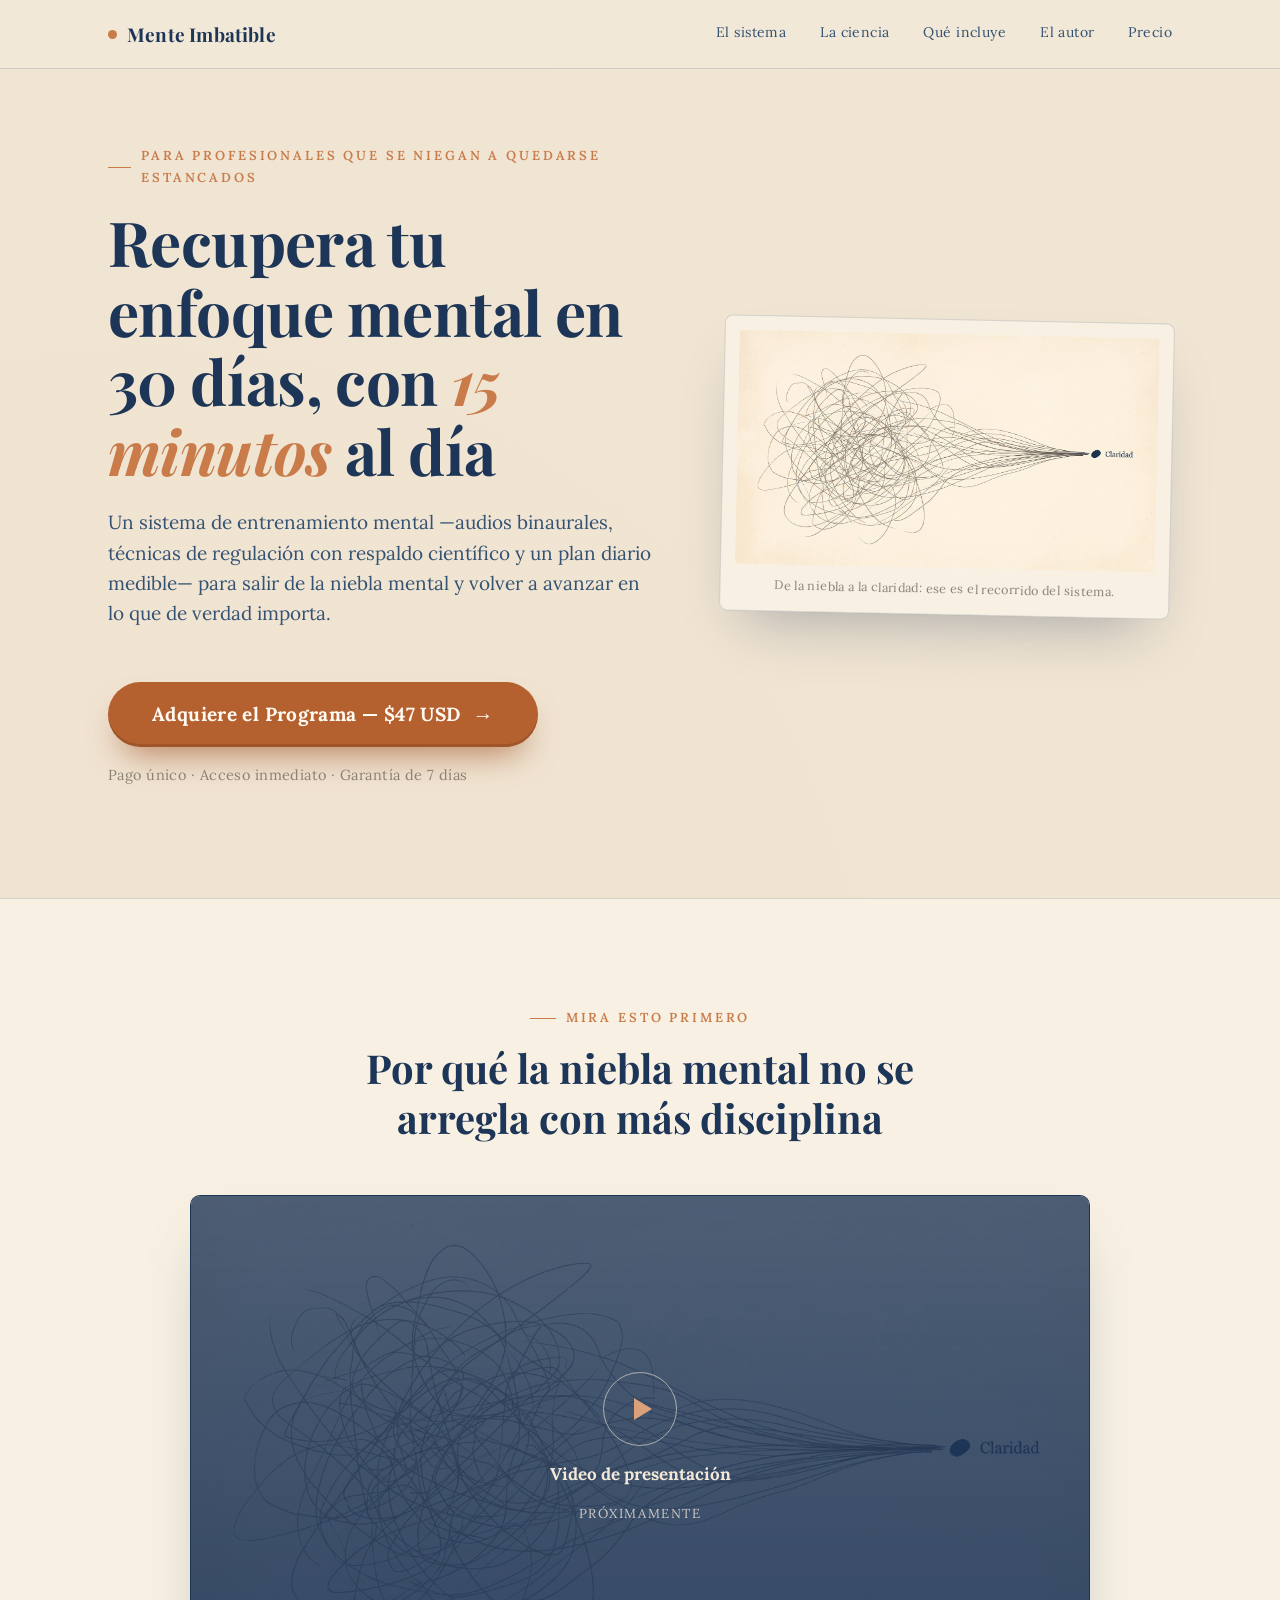
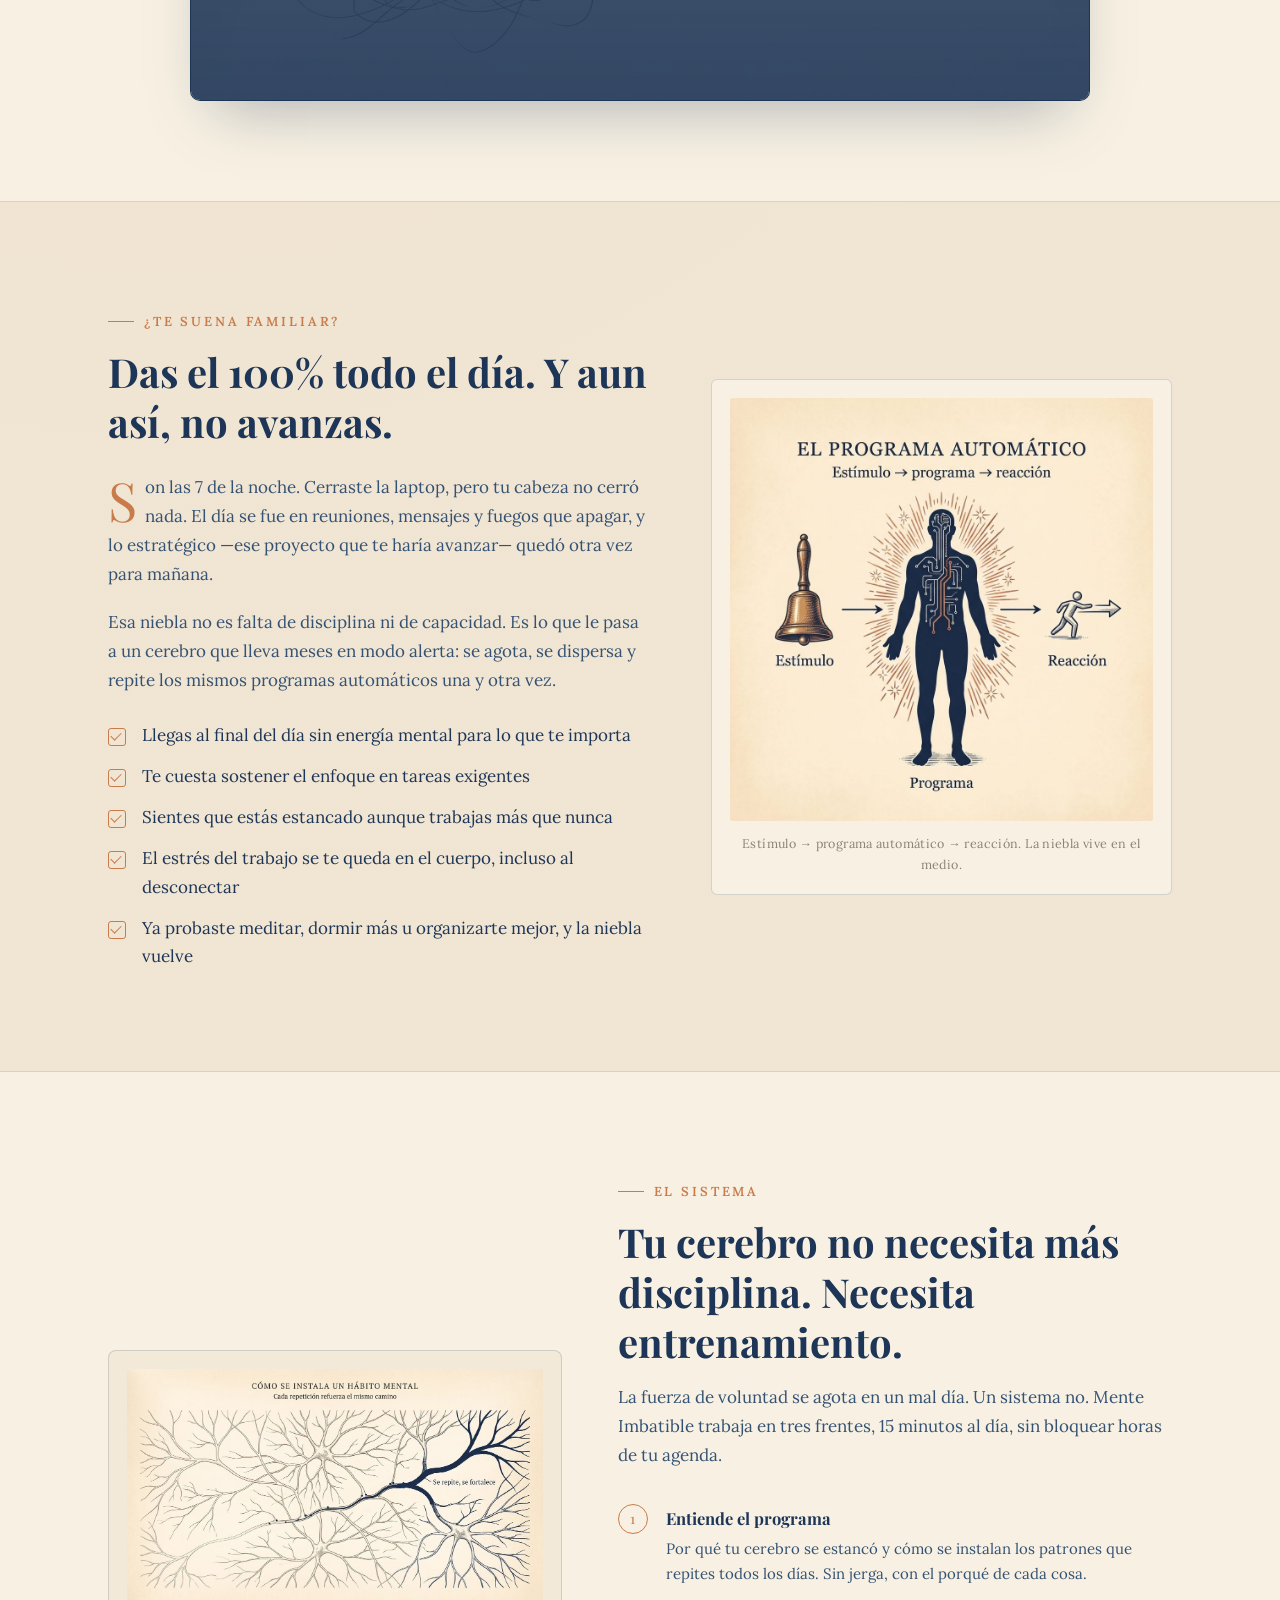
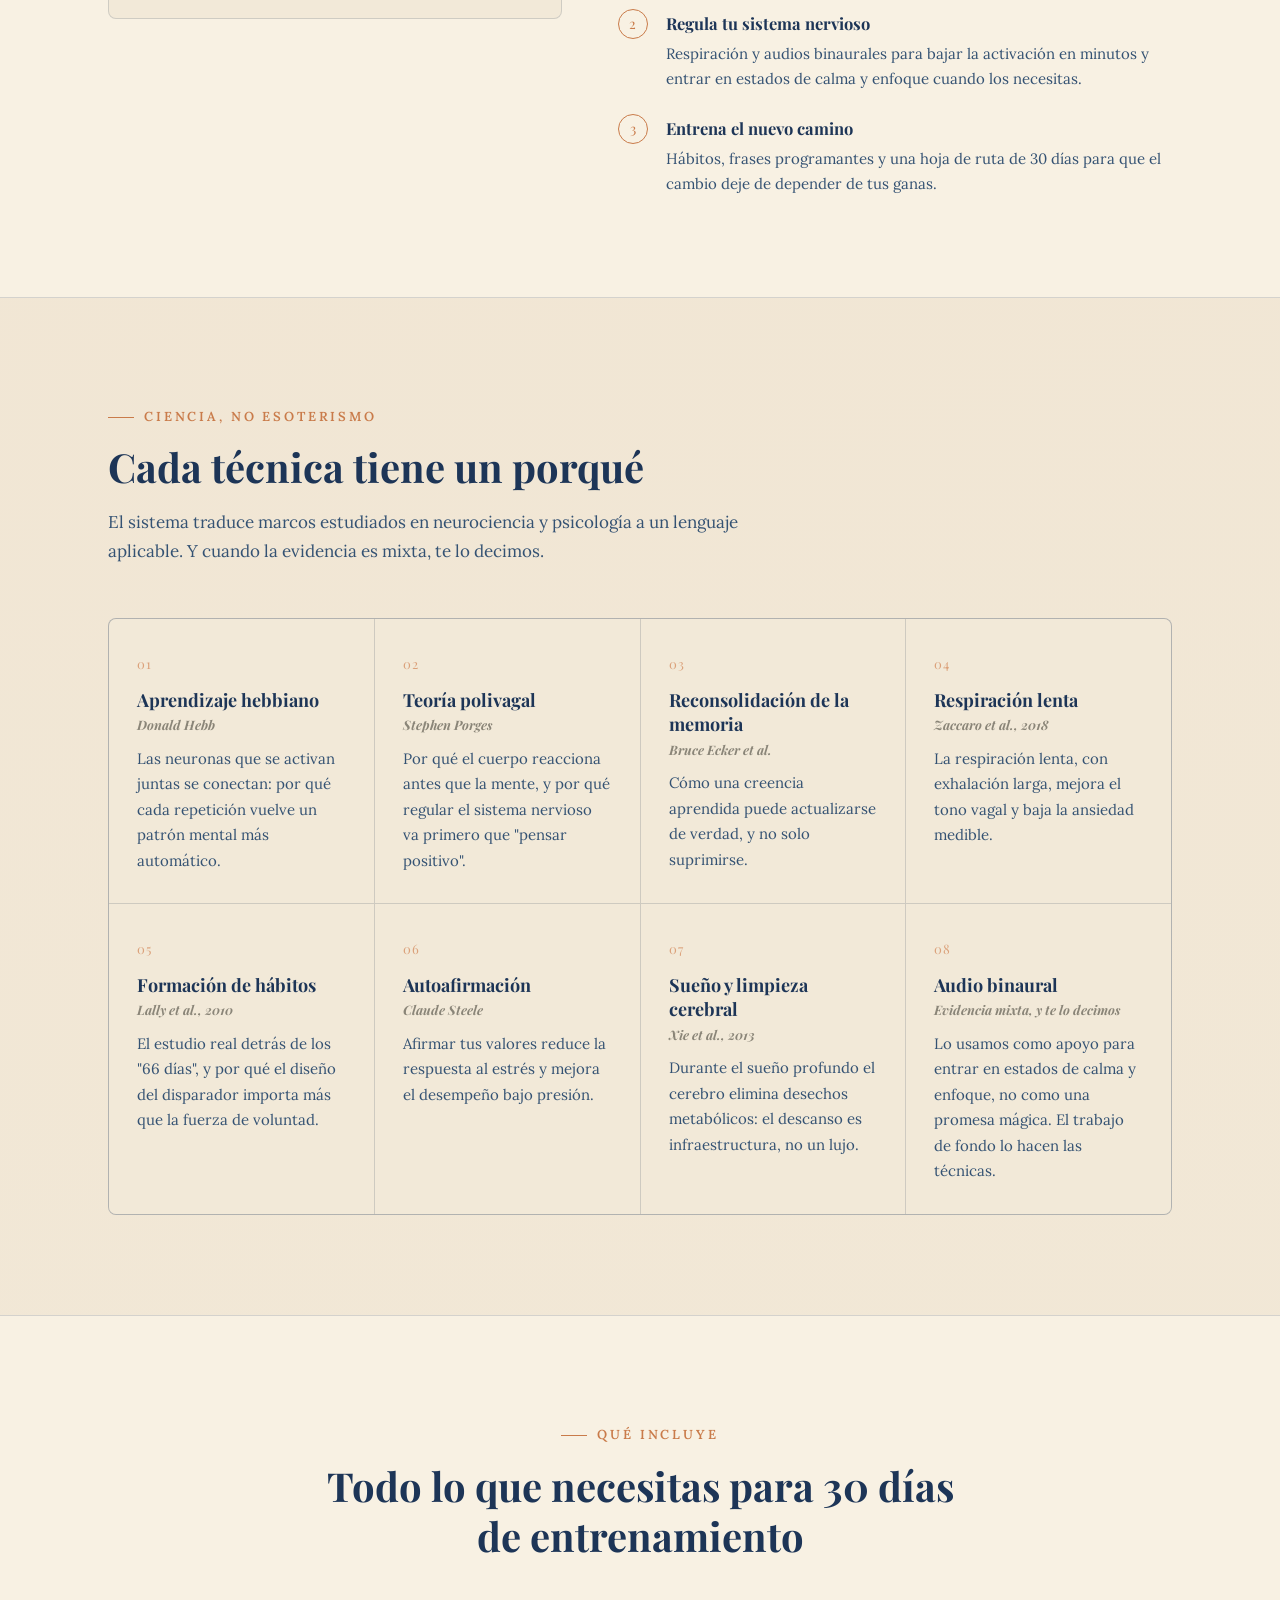
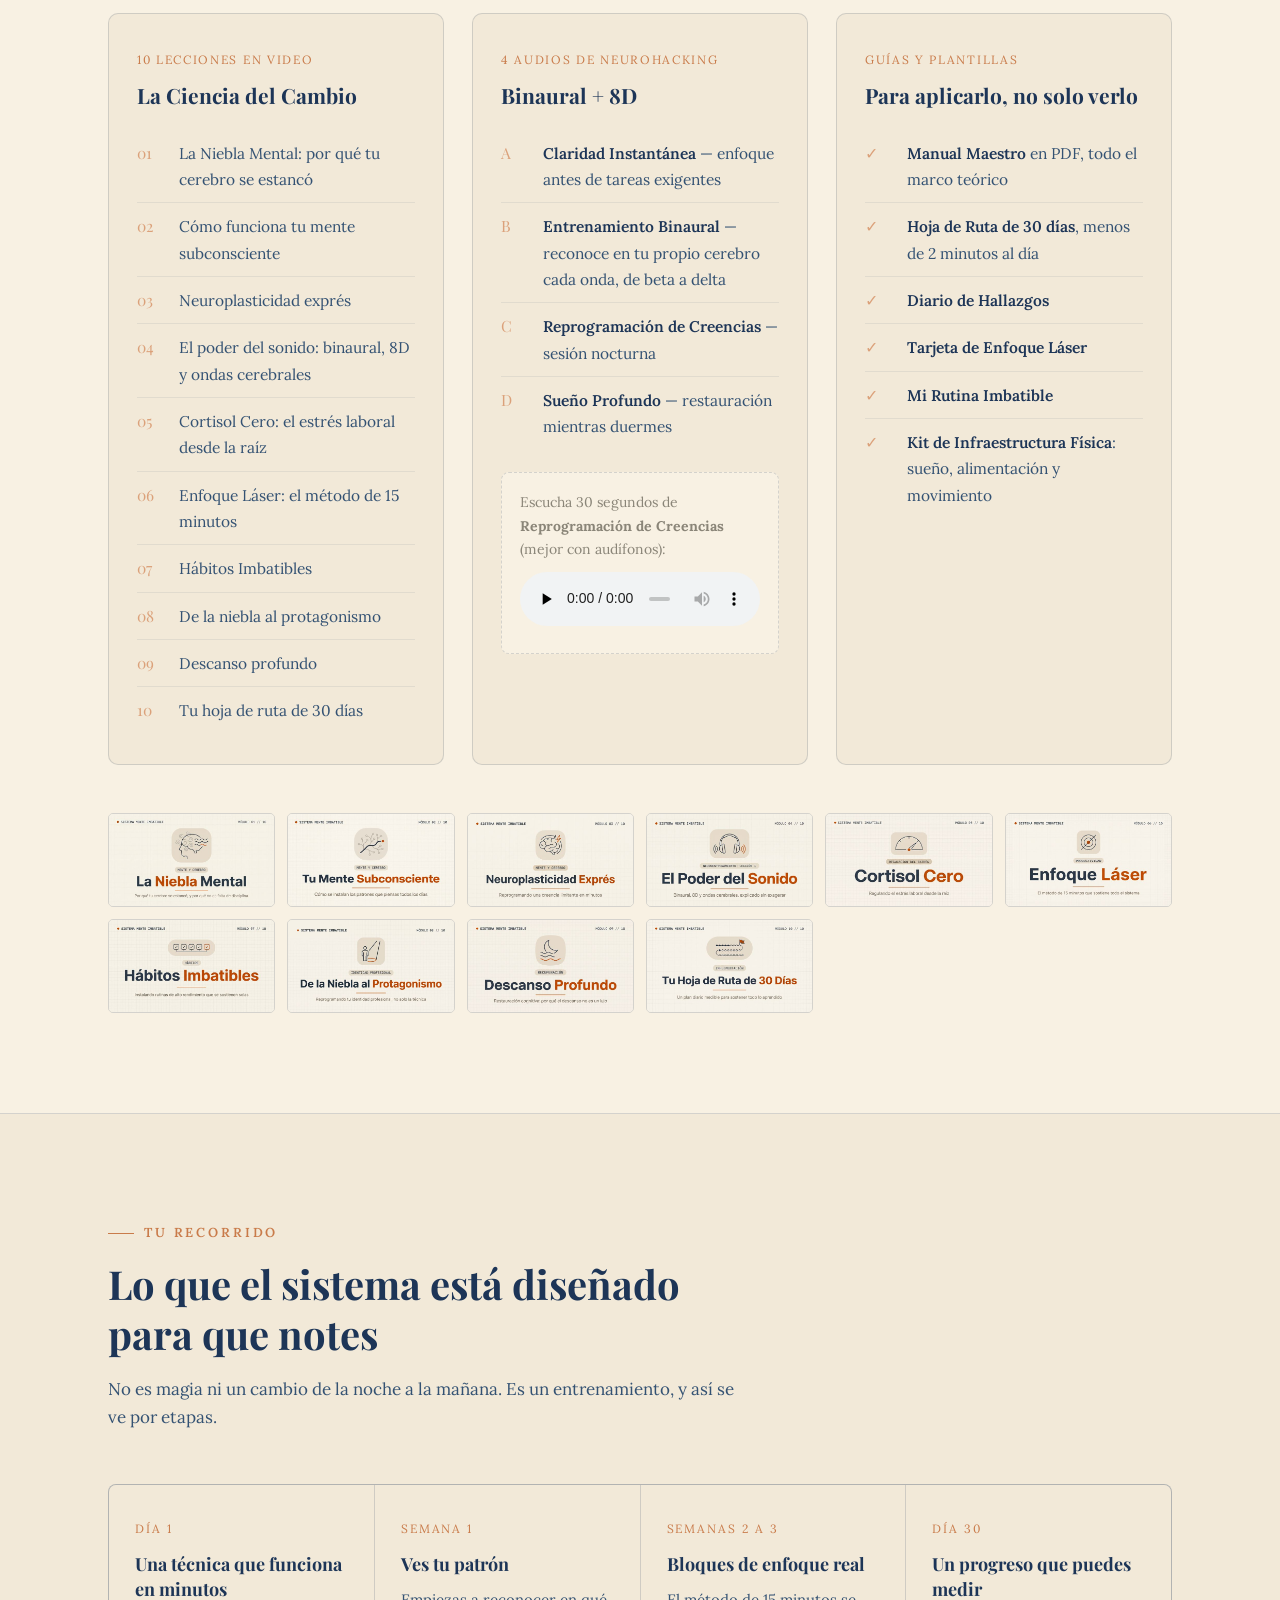
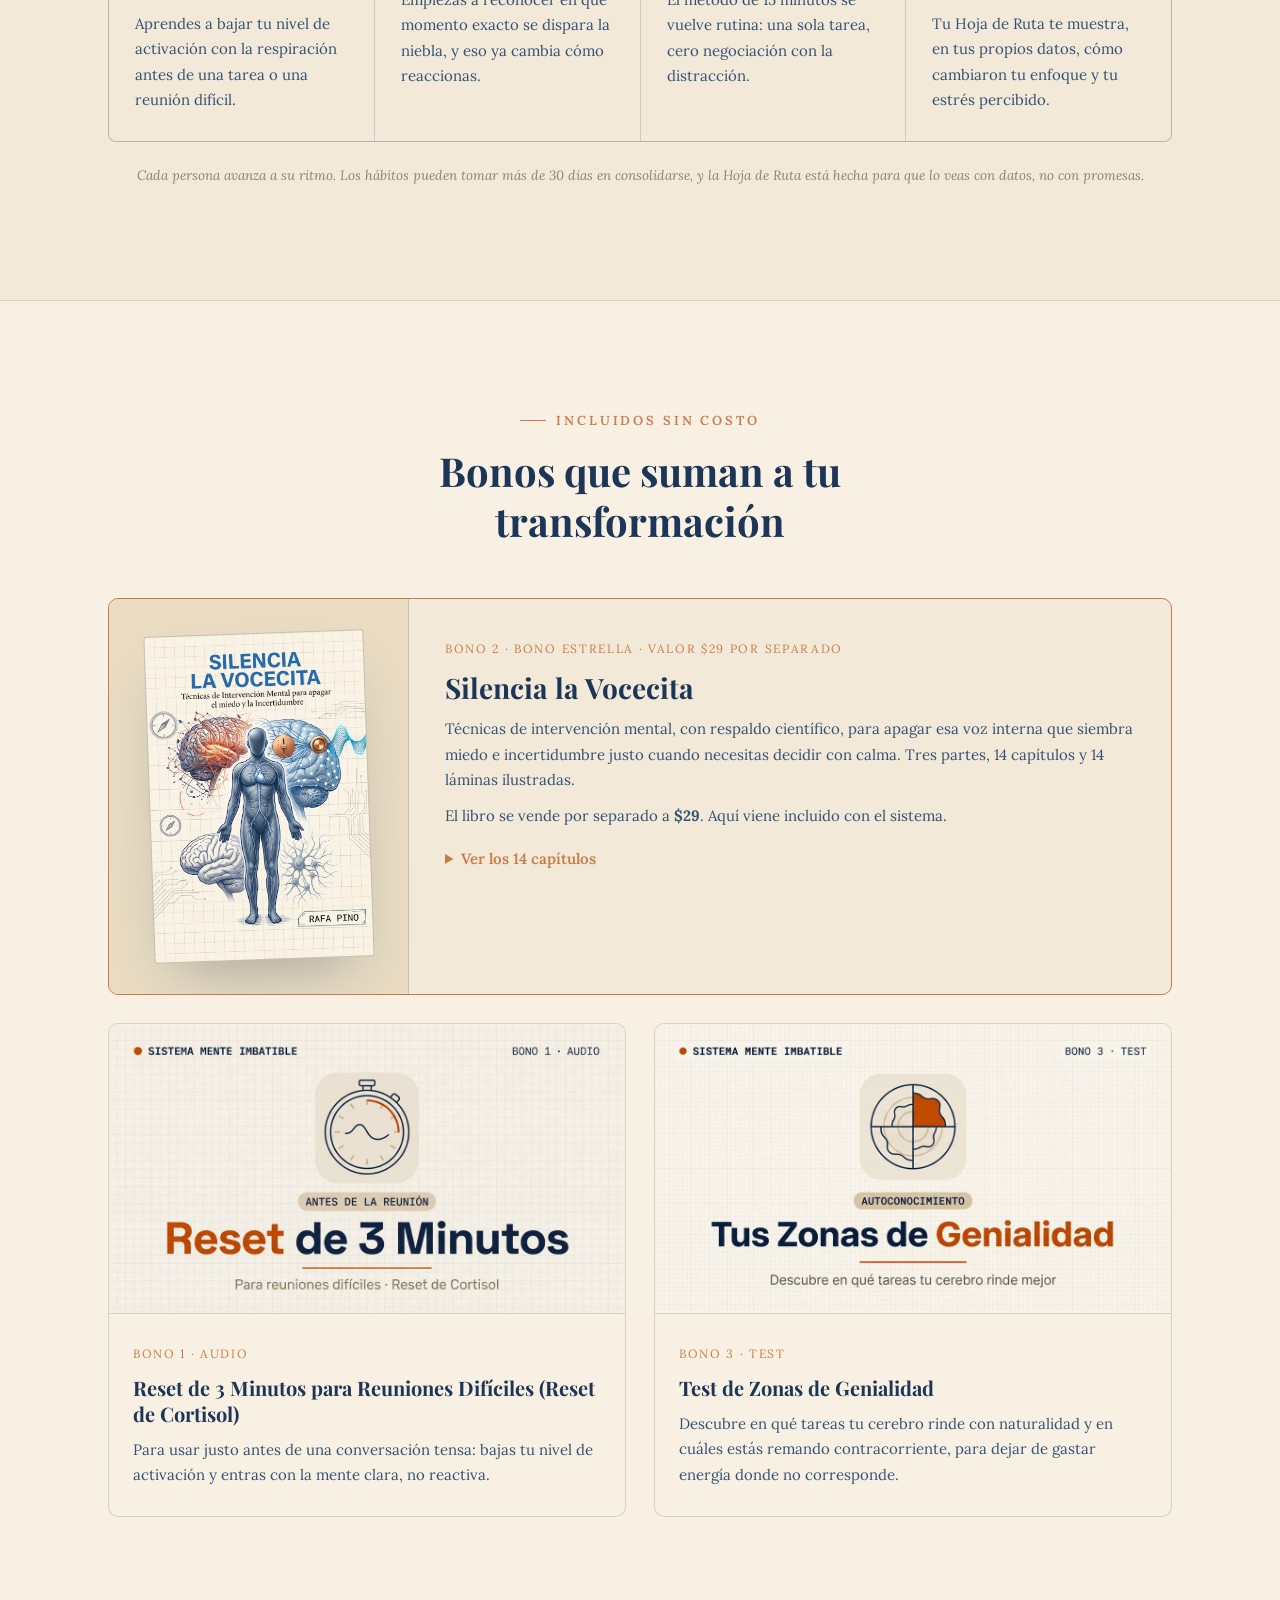
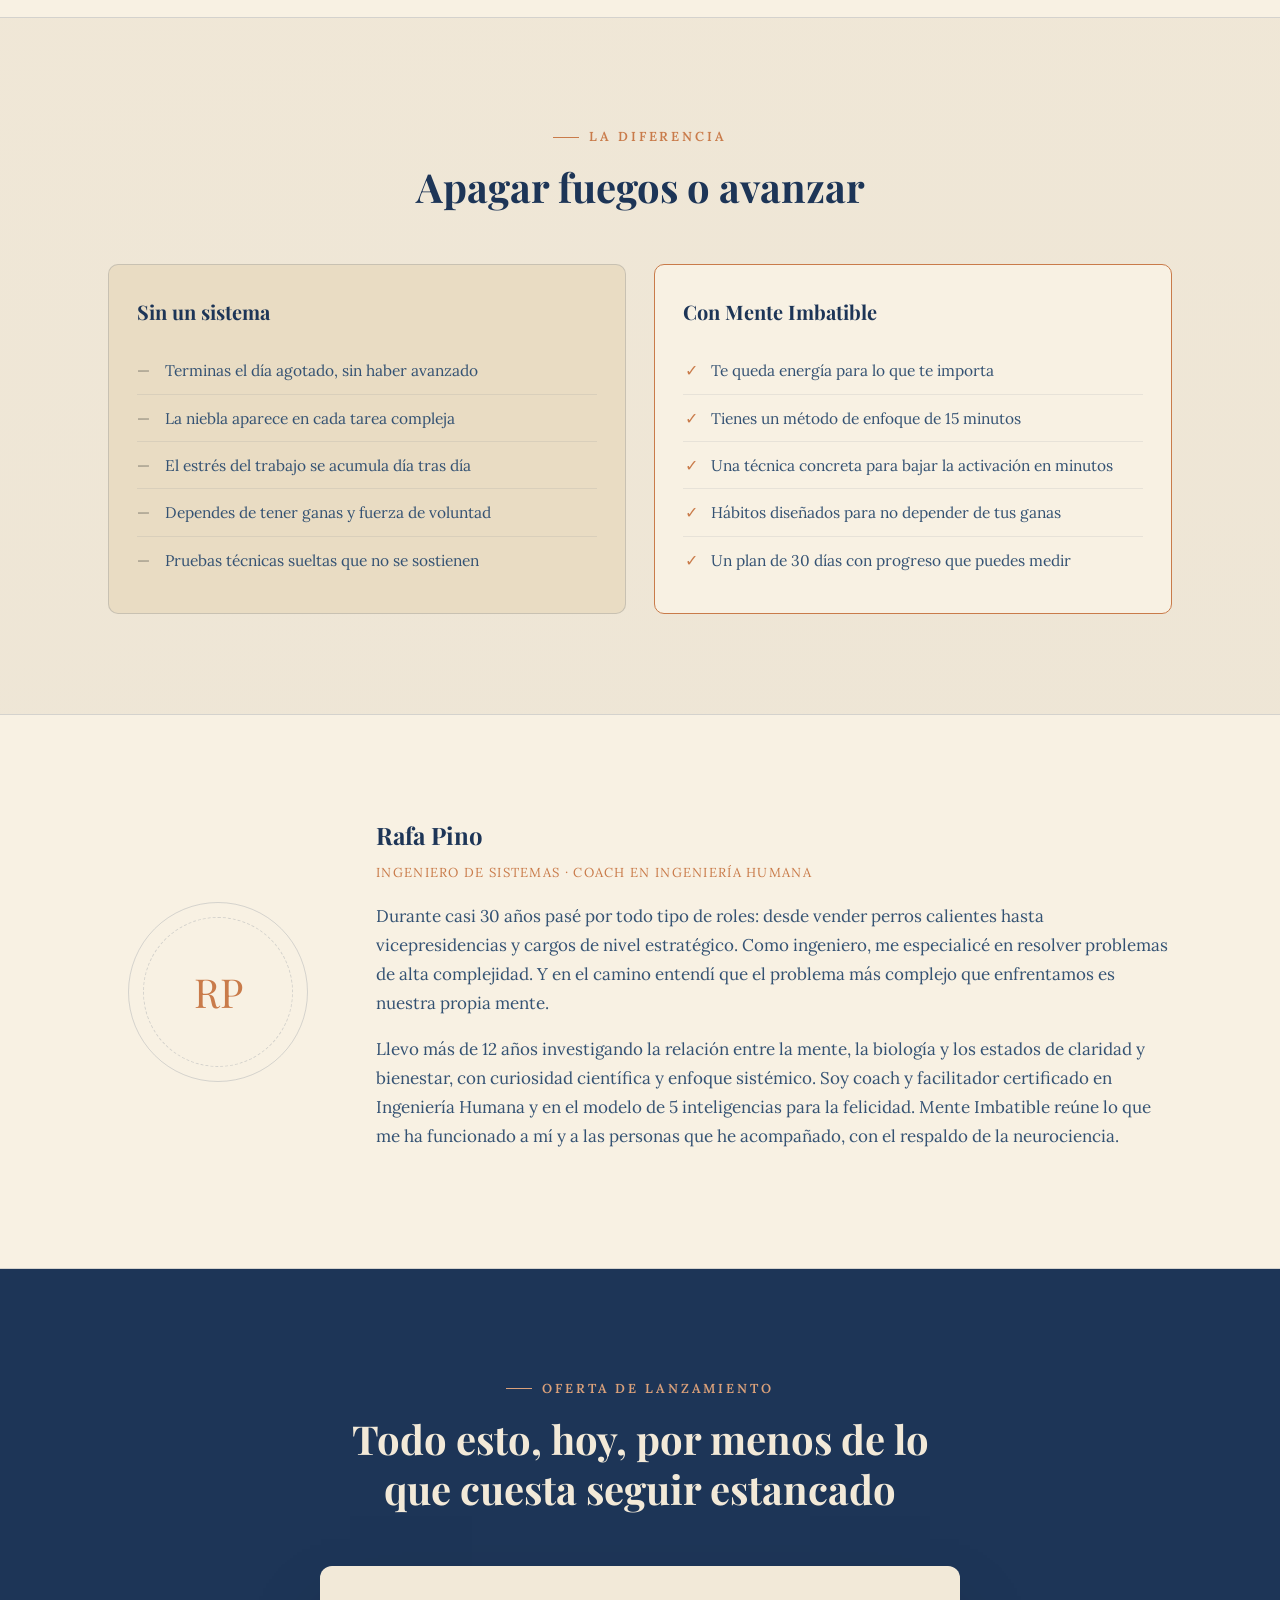
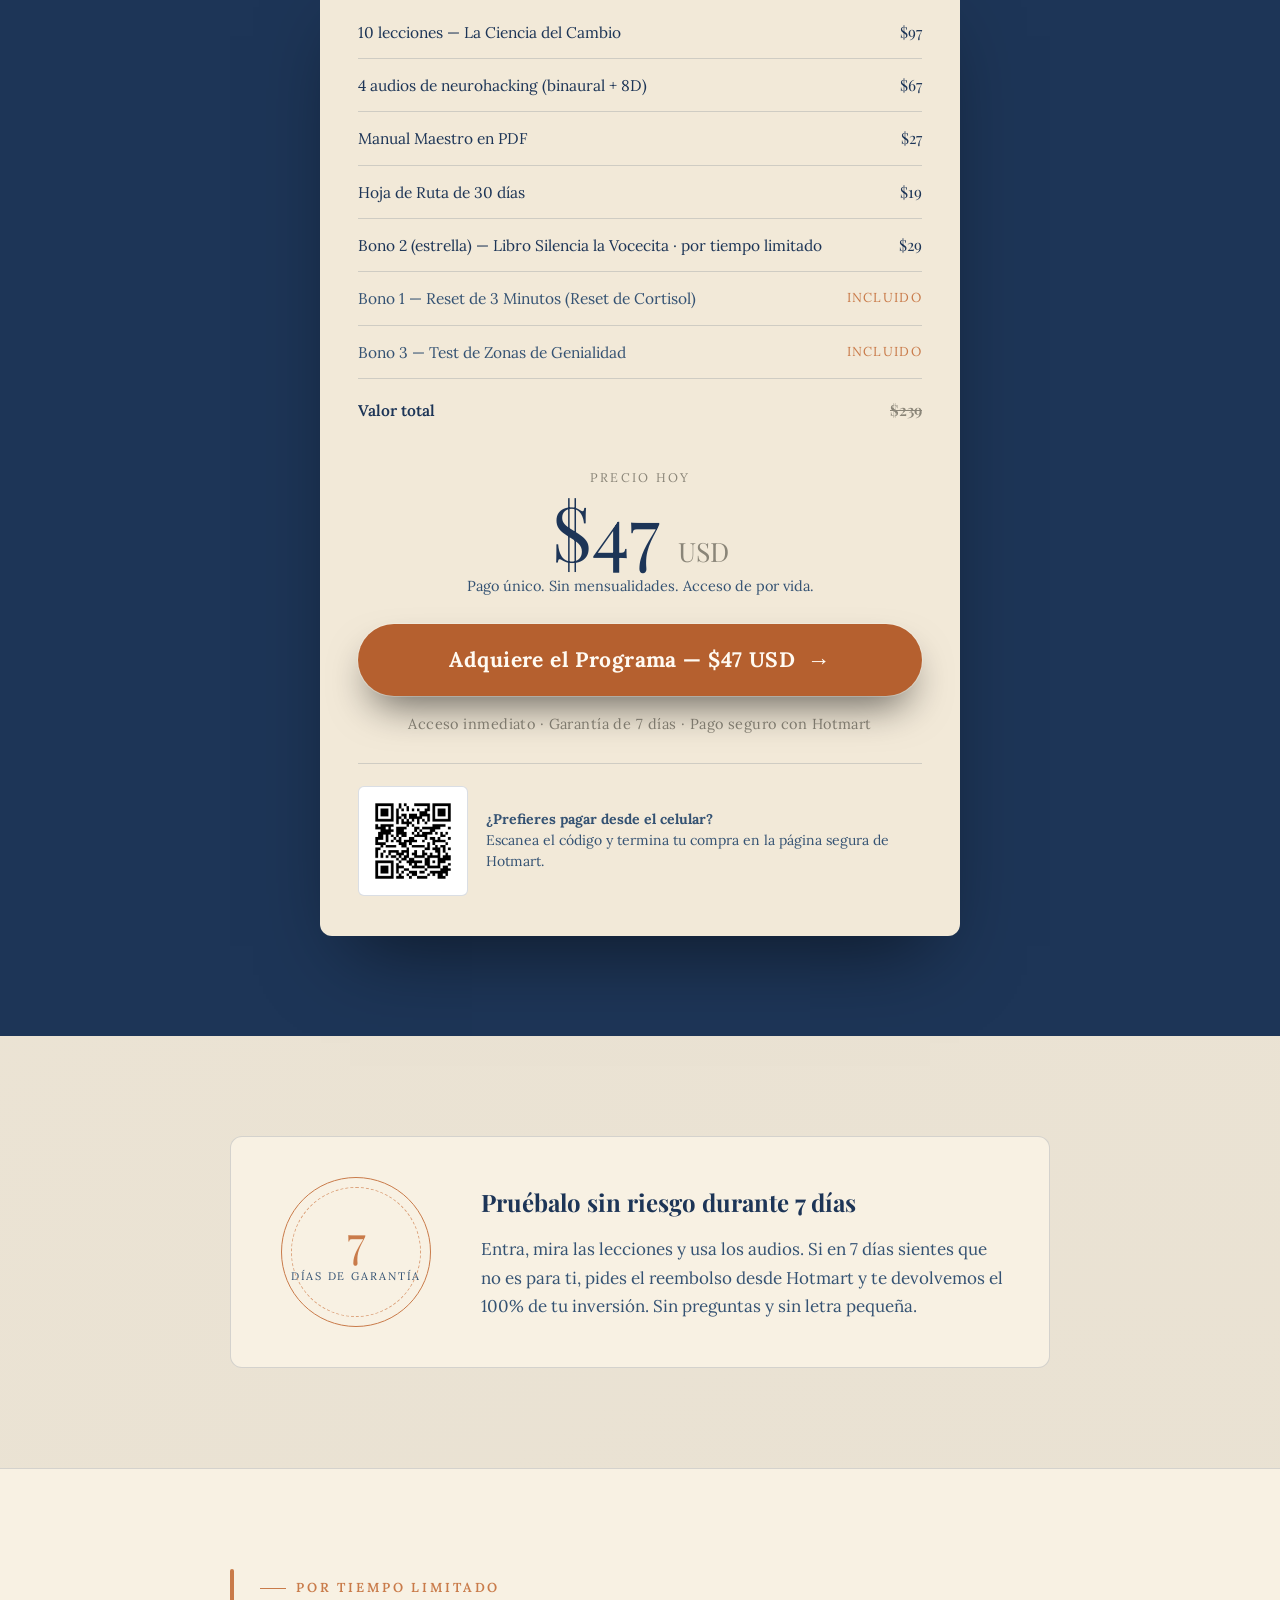
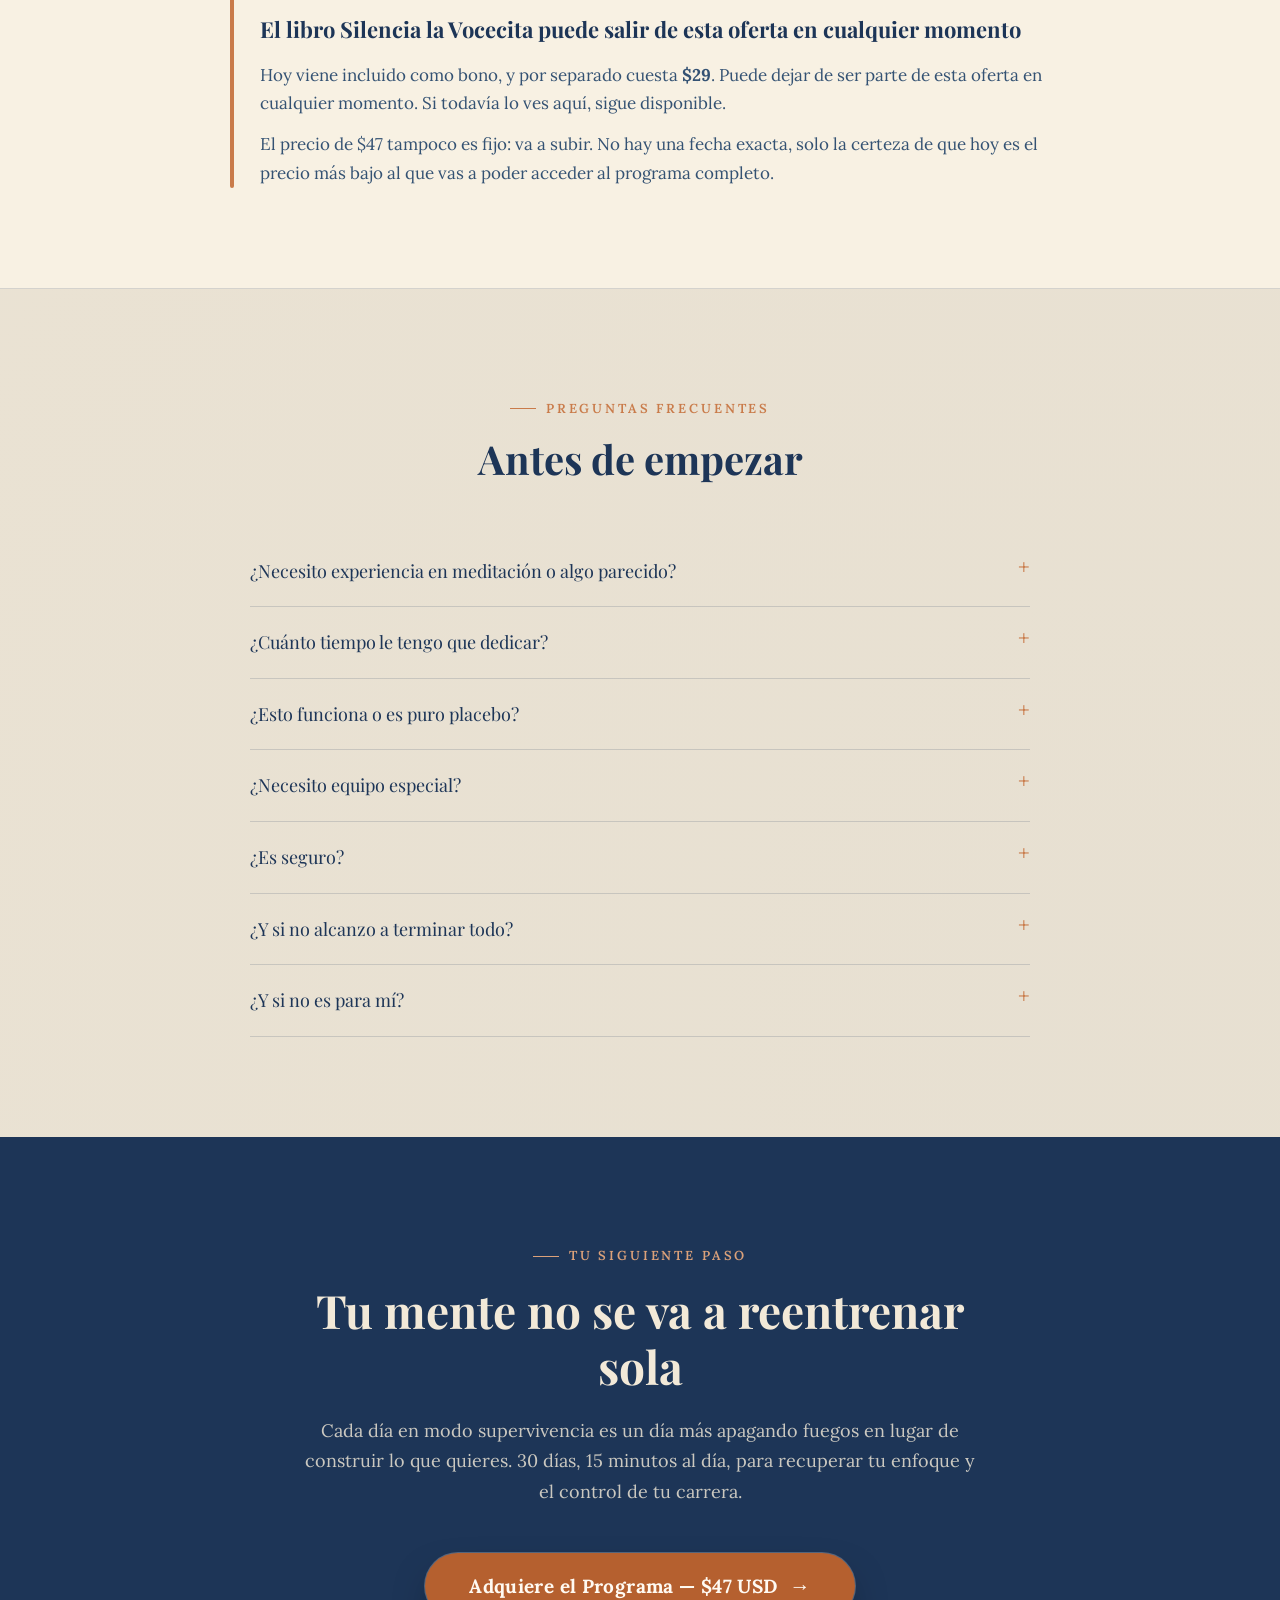
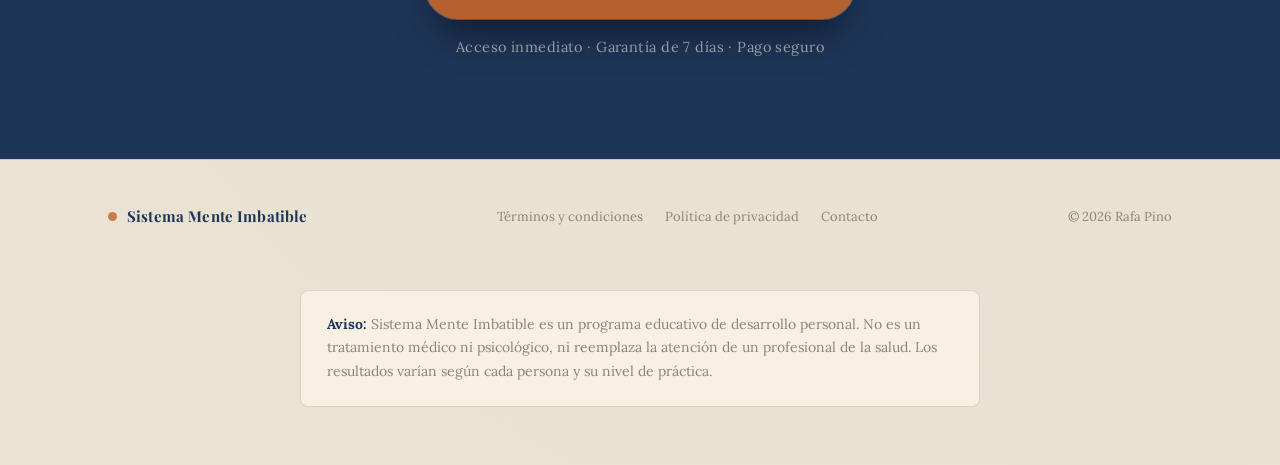
==== index.html @ 9cb53aaa "Sitio menteimbatible.com: curso en / y libro en /la-vocecita Co-Authored-By: Claude Opus 5.5 <norepl" ====
<!DOCTYPE html>
<html lang="es">
<head>
<meta charset="UTF-8">
<meta name="viewport" content="width=device-width, initial-scale=1.0">
<title>Sistema Mente Imbatible — Rafa Pino</title>
<meta name="description" content="Recupera tu enfoque mental en 30 días, con 15 minutos al día. Un sistema de entrenamiento mental con respaldo en neurociencia para profesionales que terminan el día con el cerebro frito.">

<link rel="preconnect" href="https://fonts.googleapis.com">
<link rel="preconnect" href="https://fonts.gstatic.com" crossorigin>
<link href="https://fonts.googleapis.com/css2?family=Playfair+Display:ital,wght@0,600;0,700;1,600&family=Lora:ital,wght@0,400;0,500;0,600;1,400&display=swap" rel="stylesheet">

<link rel="stylesheet" href="css/styles.css">
</head>
<body>

<header class="site-header">
  <div class="nav-inner">
    <a class="brand" href="#top"><span class="mark"></span>Mente Imbatible</a>
    <button class="nav-toggle" id="navToggle" aria-label="Abrir menú" aria-expanded="false">
      <span></span>
    </button>
    <nav class="site-nav" id="siteNav">
      <a href="#sistema">El sistema</a>
      <a href="#ciencia">La ciencia</a>
      <a href="#incluye">Qué incluye</a>
      <a href="#autor">El autor</a>
      <a href="#oferta">Precio</a>
    </nav>
  </div>
</header>

<main>

  <!-- 1. HERO -->
  <section class="hero" id="top">
    <div class="wrap hero-inner">
      <div class="hero-copy reveal">
        <span class="eyebrow">Para profesionales que se niegan a quedarse estancados</span>
        <h1>Recupera tu enfoque mental en 30 días, con <em>15 minutos</em> al día</h1>
        <p class="subtitle">Un sistema de entrenamiento mental —audios binaurales, técnicas de regulación con respaldo científico y un plan diario medible— para salir de la niebla mental y volver a avanzar en lo que de verdad importa.</p>
        <a class="btn" data-checkout href="https://pay.hotmart.com/F107381026O">Adquiere el Programa — $47 USD</a>
        <span class="btn-note">Pago único · Acceso inmediato · Garantía de 7 días</span>
      </div>
      <div class="hero-figure reveal">
        <figure class="hero-image-frame">
          <img src="images/claridad.jpg" alt="Líneas enredadas que se ordenan hasta un solo punto de claridad">
          <figcaption>De la niebla a la claridad: ese es el recorrido del sistema.</figcaption>
        </figure>
      </div>
    </div>
  </section>

  <!-- 2. VIDEO -->
  <section class="alt" id="video">
    <div class="wrap">
      <div class="section-head center reveal">
        <span class="eyebrow">Mira esto primero</span>
        <h2>Por qué la niebla mental no se arregla con más disciplina</h2>
      </div>
      <div class="video-frame reveal">
        <!-- Reemplazar este bloque por el <iframe> o <video> del VSL cuando esté listo -->
        <div class="video-placeholder">
          <span class="play"></span>
          <strong>Video de presentación</strong>
          <small>Próximamente</small>
        </div>
      </div>
    </div>
  </section>

  <!-- 3. PROBLEMA -->
  <section id="problema">
    <div class="wrap synopsis">
      <div class="copy reveal">
        <span class="eyebrow">¿Te suena familiar?</span>
        <h2 style="font-size: clamp(28px, 3.6vw, 40px); margin: 14px 0 26px; line-height: 1.25;">Das el 100% todo el día. Y aun así, no avanzas.</h2>
        <p>Son las 7 de la noche. Cerraste la laptop, pero tu cabeza no cerró nada. El día se fue en reuniones, mensajes y fuegos que apagar, y lo estratégico —ese proyecto que te haría avanzar— quedó otra vez para mañana.</p>
        <p>Esa niebla no es falta de disciplina ni de capacidad. Es lo que le pasa a un cerebro que lleva meses en modo alerta: se agota, se dispersa y repite los mismos programas automáticos una y otra vez.</p>
        <ul class="checklist">
          <li>Llegas al final del día sin energía mental para lo que te importa</li>
          <li>Te cuesta sostener el enfoque en tareas exigentes</li>
          <li>Sientes que estás estancado aunque trabajas más que nunca</li>
          <li>El estrés del trabajo se te queda en el cuerpo, incluso al desconectar</li>
          <li>Ya probaste meditar, dormir más u organizarte mejor, y la niebla vuelve</li>
        </ul>
      </div>
      <figure class="reveal">
        <img src="images/diagrama-programa.jpg" alt="Estímulo, programa automático y reacción">
        <figcaption>Estímulo → programa automático → reacción. La niebla vive en el medio.</figcaption>
      </figure>
    </div>
  </section>

  <!-- 4. SOLUCIÓN -->
  <section class="alt" id="sistema">
    <div class="wrap protocol-block">
      <figure class="reveal">
        <img src="images/habito-mental.jpg" alt="Cómo se instala un hábito mental: cada repetición refuerza el mismo camino">
      </figure>
      <div class="reveal">
        <div class="section-head" style="margin-bottom: 34px;">
          <span class="eyebrow">El sistema</span>
          <h2>Tu cerebro no necesita más disciplina. Necesita entrenamiento.</h2>
          <p>La fuerza de voluntad se agota en un mal día. Un sistema no. Mente Imbatible trabaja en tres frentes, 15 minutos al día, sin bloquear horas de tu agenda.</p>
        </div>
        <div class="protocol-steps">
          <div class="protocol-step">
            <span class="dot">1</span>
            <div>
              <h4>Entiende el programa</h4>
              <p>Por qué tu cerebro se estancó y cómo se instalan los patrones que repites todos los días. Sin jerga, con el porqué de cada cosa.</p>
            </div>
          </div>
          <div class="protocol-step">
            <span class="dot">2</span>
            <div>
              <h4>Regula tu sistema nervioso</h4>
              <p>Respiración y audios binaurales para bajar la activación en minutos y entrar en estados de calma y enfoque cuando los necesitas.</p>
            </div>
          </div>
          <div class="protocol-step">
            <span class="dot">3</span>
            <div>
              <h4>Entrena el nuevo camino</h4>
              <p>Hábitos, frases programantes y una hoja de ruta de 30 días para que el cambio deje de depender de tus ganas.</p>
            </div>
          </div>
        </div>
      </div>
    </div>
  </section>

  <!-- 5. CIENCIA -->
  <section id="ciencia">
    <div class="wrap">
      <div class="section-head reveal">
        <span class="eyebrow">Ciencia, no esoterismo</span>
        <h2>Cada técnica tiene un porqué</h2>
        <p>El sistema traduce marcos estudiados en neurociencia y psicología a un lenguaje aplicable. Y cuando la evidencia es mixta, te lo decimos.</p>
      </div>
      <div class="science-grid reveal">
        <div class="science-card">
          <span class="num">01</span>
          <h3>Aprendizaje hebbiano<span class="who">Donald Hebb</span></h3>
          <p>Las neuronas que se activan juntas se conectan: por qué cada repetición vuelve un patrón mental más automático.</p>
        </div>
        <div class="science-card">
          <span class="num">02</span>
          <h3>Teoría polivagal<span class="who">Stephen Porges</span></h3>
          <p>Por qué el cuerpo reacciona antes que la mente, y por qué regular el sistema nervioso va primero que "pensar positivo".</p>
        </div>
        <div class="science-card">
          <span class="num">03</span>
          <h3>Reconsolidación de la memoria<span class="who">Bruce Ecker et al.</span></h3>
          <p>Cómo una creencia aprendida puede actualizarse de verdad, y no solo suprimirse.</p>
        </div>
        <div class="science-card">
          <span class="num">04</span>
          <h3>Respiración lenta<span class="who">Zaccaro et al., 2018</span></h3>
          <p>La respiración lenta, con exhalación larga, mejora el tono vagal y baja la ansiedad medible.</p>
        </div>
        <div class="science-card">
          <span class="num">05</span>
          <h3>Formación de hábitos<span class="who">Lally et al., 2010</span></h3>
          <p>El estudio real detrás de los "66 días", y por qué el diseño del disparador importa más que la fuerza de voluntad.</p>
        </div>
        <div class="science-card">
          <span class="num">06</span>
          <h3>Autoafirmación<span class="who">Claude Steele</span></h3>
          <p>Afirmar tus valores reduce la respuesta al estrés y mejora el desempeño bajo presión.</p>
        </div>
        <div class="science-card">
          <span class="num">07</span>
          <h3>Sueño y limpieza cerebral<span class="who">Xie et al., 2013</span></h3>
          <p>Durante el sueño profundo el cerebro elimina desechos metabólicos: el descanso es infraestructura, no un lujo.</p>
        </div>
        <div class="science-card">
          <span class="num">08</span>
          <h3>Audio binaural<span class="who">Evidencia mixta, y te lo decimos</span></h3>
          <p>Lo usamos como apoyo para entrar en estados de calma y enfoque, no como una promesa mágica. El trabajo de fondo lo hacen las técnicas.</p>
        </div>
      </div>
    </div>
  </section>

  <!-- 6. QUÉ INCLUYE -->
  <section class="alt" id="incluye">
    <div class="wrap">
      <div class="section-head center reveal">
        <span class="eyebrow">Qué incluye</span>
        <h2>Todo lo que necesitas para 30 días de entrenamiento</h2>
      </div>
      <div class="include-grid reveal">
        <div class="include-card">
          <span class="tag">10 lecciones en video</span>
          <h3>La Ciencia del Cambio</h3>
          <ul class="include-list">
            <li><span class="n">01</span><span>La Niebla Mental: por qué tu cerebro se estancó</span></li>
            <li><span class="n">02</span><span>Cómo funciona tu mente subconsciente</span></li>
            <li><span class="n">03</span><span>Neuroplasticidad exprés</span></li>
            <li><span class="n">04</span><span>El poder del sonido: binaural, 8D y ondas cerebrales</span></li>
            <li><span class="n">05</span><span>Cortisol Cero: el estrés laboral desde la raíz</span></li>
            <li><span class="n">06</span><span>Enfoque Láser: el método de 15 minutos</span></li>
            <li><span class="n">07</span><span>Hábitos Imbatibles</span></li>
            <li><span class="n">08</span><span>De la niebla al protagonismo</span></li>
            <li><span class="n">09</span><span>Descanso profundo</span></li>
            <li><span class="n">10</span><span>Tu hoja de ruta de 30 días</span></li>
          </ul>
        </div>
        <div class="include-card">
          <span class="tag">4 audios de neurohacking</span>
          <h3>Binaural + 8D</h3>
          <ul class="include-list">
            <li><span class="n">A</span><span><strong>Claridad Instantánea</strong> — enfoque antes de tareas exigentes</span></li>
            <li><span class="n">B</span><span><strong>Entrenamiento Binaural</strong> — reconoce en tu propio cerebro cada onda, de beta a delta</span></li>
            <li><span class="n">C</span><span><strong>Reprogramación de Creencias</strong> — sesión nocturna</span></li>
            <li><span class="n">D</span><span><strong>Sueño Profundo</strong> — restauración mientras duermes</span></li>
          </ul>
          <div class="audio-sample">
            <p>Escucha 30 segundos de <strong>Reprogramación de Creencias</strong> (mejor con audífonos):</p>
            <audio controls preload="none" src="audio/muestra-reprogramacion-creencias.mp3"></audio>
          </div>
        </div>
        <div class="include-card">
          <span class="tag">Guías y plantillas</span>
          <h3>Para aplicarlo, no solo verlo</h3>
          <ul class="include-list">
            <li><span class="n">✓</span><span><strong>Manual Maestro</strong> en PDF, todo el marco teórico</span></li>
            <li><span class="n">✓</span><span><strong>Hoja de Ruta de 30 días</strong>, menos de 2 minutos al día</span></li>
            <li><span class="n">✓</span><span><strong>Diario de Hallazgos</strong></span></li>
            <li><span class="n">✓</span><span><strong>Tarjeta de Enfoque Láser</strong></span></li>
            <li><span class="n">✓</span><span><strong>Mi Rutina Imbatible</strong></span></li>
            <li><span class="n">✓</span><span><strong>Kit de Infraestructura Física</strong>: sueño, alimentación y movimiento</span></li>
          </ul>
        </div>
      </div>
      <div class="module-strip reveal" aria-label="Portadas de las lecciones">
        <img src="images/modulo1.jpg" alt="Lección 1 — La Niebla Mental" loading="lazy">
        <img src="images/modulo2.jpg" alt="Lección 2 — Mente subconsciente" loading="lazy">
        <img src="images/modulo3.jpg" alt="Lección 3 — Neuroplasticidad exprés" loading="lazy">
        <img src="images/modulo4.jpg" alt="Lección 4 — El poder del sonido" loading="lazy">
        <img src="images/modulo5.jpg" alt="Lección 5 — Cortisol Cero" loading="lazy">
        <img src="images/modulo6.jpg" alt="Lección 6 — Enfoque Láser" loading="lazy">
        <img src="images/modulo7.jpg" alt="Lección 7 — Hábitos Imbatibles" loading="lazy">
        <img src="images/modulo8.jpg" alt="Lección 8 — De la niebla al protagonismo" loading="lazy">
        <img src="images/modulo9.jpg" alt="Lección 9 — Descanso profundo" loading="lazy">
        <img src="images/modulo10.jpg" alt="Lección 10 — Hoja de ruta de 30 días" loading="lazy">
      </div>
    </div>
  </section>

  <!-- 7. QUÉ VAS A NOTAR (reemplaza testimonios hasta tener reales) -->
  <section id="recorrido">
    <div class="wrap">
      <div class="section-head reveal">
        <span class="eyebrow">Tu recorrido</span>
        <h2>Lo que el sistema está diseñado para que notes</h2>
        <p>No es magia ni un cambio de la noche a la mañana. Es un entrenamiento, y así se ve por etapas.</p>
      </div>
      <div class="timeline reveal">
        <div class="step">
          <span class="when">Día 1</span>
          <h3>Una técnica que funciona en minutos</h3>
          <p>Aprendes a bajar tu nivel de activación con la respiración antes de una tarea o una reunión difícil.</p>
        </div>
        <div class="step">
          <span class="when">Semana 1</span>
          <h3>Ves tu patrón</h3>
          <p>Empiezas a reconocer en qué momento exacto se dispara la niebla, y eso ya cambia cómo reaccionas.</p>
        </div>
        <div class="step">
          <span class="when">Semanas 2 a 3</span>
          <h3>Bloques de enfoque real</h3>
          <p>El método de 15 minutos se vuelve rutina: una sola tarea, cero negociación con la distracción.</p>
        </div>
        <div class="step">
          <span class="when">Día 30</span>
          <h3>Un progreso que puedes medir</h3>
          <p>Tu Hoja de Ruta te muestra, en tus propios datos, cómo cambiaron tu enfoque y tu estrés percibido.</p>
        </div>
      </div>
      <p class="fine-print">Cada persona avanza a su ritmo. Los hábitos pueden tomar más de 30 días en consolidarse, y la Hoja de Ruta está hecha para que lo veas con datos, no con promesas.</p>
    </div>
  </section>

  <!-- 8. BONOS -->
  <section class="alt" id="bonos">
    <div class="wrap">
      <div class="section-head center reveal">
        <span class="eyebrow">Incluidos sin costo</span>
        <h2>Bonos que suman a tu transformación</h2>
      </div>
      <div class="bonus-grid reveal">
        <article class="bonus-card featured">
          <div class="cover"><img src="images/portada-libro.jpg" alt="Portada del libro Silencia la Vocecita" loading="lazy"></div>
          <div class="body">
            <span class="tag">Bono 2 · Bono estrella · Valor $29 por separado</span>
            <h3>Silencia la Vocecita</h3>
            <p>Técnicas de intervención mental, con respaldo científico, para apagar esa voz interna que siembra miedo e incertidumbre justo cuando necesitas decidir con calma. Tres partes, 14 capítulos y 14 láminas ilustradas.</p>
            <p>El libro se vende por separado a <strong>$29</strong>. Aquí viene incluido con el sistema.</p>
            <details class="chapters">
              <summary>Ver los 14 capítulos</summary>
              <ul class="include-list">
                <li><span class="n">01</span><span>Lo que realmente es la vocecita</span></li>
                <li><span class="n">02</span><span>Cómo se instalan los programas mentales</span></li>
                <li><span class="n">03</span><span>El cuerpo reacciona antes que la mente</span></li>
                <li><span class="n">04</span><span>El 85-95%: por qué piensas lo mismo todos los días</span></li>
                <li><span class="n">05</span><span>El primer paso: hacerte consciente del patrón</span></li>
                <li><span class="n">06</span><span>La pausa que cambia todo: mindfulness y respiración</span></li>
                <li><span class="n">07</span><span>Hacerte cargo: la lección detrás del Ho'oponopono</span></li>
                <li><span class="n">08</span><span>Afirmaciones que sí funcionan</span></li>
                <li><span class="n">09</span><span>Mantras y repetición: instalar el nuevo camino</span></li>
                <li><span class="n">10</span><span>Anclas de activación: música, símbolos e imágenes</span></li>
                <li><span class="n">11</span><span>El calendario real del cambio: 21, 40 o 66 días</span></li>
                <li><span class="n">12</span><span>Cuando la vocecita vuelve</span></li>
                <li><span class="n">13</span><span>Tu protocolo diario</span></li>
                <li><span class="n">14</span><span>Casos y ejemplos prácticos</span></li>
              </ul>
            </details>
          </div>
        </article>
        <article class="bonus-card">
          <img src="images/bono1.jpg" alt="Bono 1 — Reset de 3 Minutos" loading="lazy">
          <div class="body">
            <span class="tag">Bono 1 · Audio</span>
            <h3>Reset de 3 Minutos para Reuniones Difíciles (Reset de Cortisol)</h3>
            <p>Para usar justo antes de una conversación tensa: bajas tu nivel de activación y entras con la mente clara, no reactiva.</p>
          </div>
        </article>
        <article class="bonus-card">
          <img src="images/bono3.jpg" alt="Bono 3 — Test de Zonas de Genialidad" loading="lazy">
          <div class="body">
            <span class="tag">Bono 3 · Test</span>
            <h3>Test de Zonas de Genialidad</h3>
            <p>Descubre en qué tareas tu cerebro rinde con naturalidad y en cuáles estás remando contracorriente, para dejar de gastar energía donde no corresponde.</p>
          </div>
        </article>
      </div>
    </div>
  </section>

  <!-- 9. COMPARACIÓN -->
  <section id="comparacion">
    <div class="wrap">
      <div class="section-head center reveal">
        <span class="eyebrow">La diferencia</span>
        <h2>Apagar fuegos o avanzar</h2>
      </div>
      <div class="compare reveal">
        <div class="compare-col without">
          <h3>Sin un sistema</h3>
          <ul>
            <li>Terminas el día agotado, sin haber avanzado</li>
            <li>La niebla aparece en cada tarea compleja</li>
            <li>El estrés del trabajo se acumula día tras día</li>
            <li>Dependes de tener ganas y fuerza de voluntad</li>
            <li>Pruebas técnicas sueltas que no se sostienen</li>
          </ul>
        </div>
        <div class="compare-col with">
          <h3>Con Mente Imbatible</h3>
          <ul>
            <li>Te queda energía para lo que te importa</li>
            <li>Tienes un método de enfoque de 15 minutos</li>
            <li>Una técnica concreta para bajar la activación en minutos</li>
            <li>Hábitos diseñados para no depender de tus ganas</li>
            <li>Un plan de 30 días con progreso que puedes medir</li>
          </ul>
        </div>
      </div>
    </div>
  </section>

  <!-- 10. AUTOR -->
  <section class="alt" id="autor">
    <div class="wrap author-block">
      <div class="reveal">
        <div class="author-emblem"><span class="initials">RP</span></div>
      </div>
      <div class="reveal author-copy">
        <h3>Rafa Pino</h3>
        <span class="role">Ingeniero de sistemas · Coach en Ingeniería Humana</span>
        <p>Durante casi 30 años pasé por todo tipo de roles: desde vender perros calientes hasta vicepresidencias y cargos de nivel estratégico. Como ingeniero, me especialicé en resolver problemas de alta complejidad. Y en el camino entendí que el problema más complejo que enfrentamos es nuestra propia mente.</p>
        <p>Llevo más de 12 años investigando la relación entre la mente, la biología y los estados de claridad y bienestar, con curiosidad científica y enfoque sistémico. Soy coach y facilitador certificado en Ingeniería Humana y en el modelo de 5 inteligencias para la felicidad. Mente Imbatible reúne lo que me ha funcionado a mí y a las personas que he acompañado, con el respaldo de la neurociencia.</p>
      </div>
    </div>
  </section>

  <!-- 11. OFERTA -->
  <section class="ink" id="oferta">
    <div class="wrap">
      <div class="section-head center reveal">
        <span class="eyebrow">Oferta de lanzamiento</span>
        <h2>Todo esto, hoy, por menos de lo que cuesta seguir estancado</h2>
      </div>
      <div class="value-card reveal">
        <table class="value-table">
          <tr><td>10 lecciones — La Ciencia del Cambio</td><td>$97</td></tr>
          <tr><td>4 audios de neurohacking (binaural + 8D)</td><td>$67</td></tr>
          <tr><td>Manual Maestro en PDF</td><td>$27</td></tr>
          <tr><td>Hoja de Ruta de 30 días</td><td>$19</td></tr>
          <tr><td>Bono 2 (estrella) — Libro Silencia la Vocecita · por tiempo limitado</td><td>$29</td></tr>
          <tr class="bonus"><td>Bono 1 — Reset de 3 Minutos (Reset de Cortisol)</td><td>Incluido</td></tr>
          <tr class="bonus"><td>Bono 3 — Test de Zonas de Genialidad</td><td>Incluido</td></tr>
          <tr class="total"><td>Valor total</td><td><s>$239</s></td></tr>
        </table>
        <div class="price-block">
          <span class="label">Precio hoy</span>
          <span class="price">$47 <small>USD</small></span>
          <span class="once">Pago único. Sin mensualidades. Acceso de por vida.</span>
        </div>
        <a class="btn block" data-checkout href="https://pay.hotmart.com/F107381026O">Adquiere el Programa — $47 USD</a>
        <span class="btn-note">Acceso inmediato · Garantía de 7 días · Pago seguro con Hotmart</span>
        <div class="qr-pay">
          <img src="images/qr-pago.png" alt="Código QR para pagar en Hotmart" width="120" height="120">
          <p><strong>¿Prefieres pagar desde el celular?</strong><br>Escanea el código y termina tu compra en la página segura de Hotmart.</p>
        </div>
      </div>
    </div>
  </section>

  <!-- 12. GARANTÍA -->
  <section id="garantia">
    <div class="wrap">
      <div class="guarantee reveal">
        <div class="seal"><span class="days">7</span><span class="lbl">días de garantía</span></div>
        <div>
          <h3>Pruébalo sin riesgo durante 7 días</h3>
          <p>Entra, mira las lecciones y usa los audios. Si en 7 días sientes que no es para ti, pides el reembolso desde Hotmart y te devolvemos el 100% de tu inversión. Sin preguntas y sin letra pequeña.</p>
        </div>
      </div>
    </div>
  </section>

  <!-- 13. URGENCIA -->
  <section class="alt" id="urgencia">
    <div class="wrap">
      <div class="urgency reveal">
        <span class="bar"></span>
        <div>
          <span class="eyebrow">Por tiempo limitado</span>
          <h3 style="margin-top: 12px;">El libro Silencia la Vocecita puede salir de esta oferta en cualquier momento</h3>
          <p>Hoy viene incluido como bono, y por separado cuesta <strong>$29</strong>. Puede dejar de ser parte de esta oferta en cualquier momento. Si todavía lo ves aquí, sigue disponible.</p>
          <p>El precio de $47 tampoco es fijo: va a subir. No hay una fecha exacta, solo la certeza de que hoy es el precio más bajo al que vas a poder acceder al programa completo.</p>
        </div>
      </div>
    </div>
  </section>

  <!-- 14. FAQ -->
  <section id="faq">
    <div class="wrap">
      <div class="section-head center reveal">
        <span class="eyebrow">Preguntas frecuentes</span>
        <h2>Antes de empezar</h2>
      </div>
      <div class="faq reveal">
        <details>
          <summary>¿Necesito experiencia en meditación o algo parecido?</summary>
          <p>No. Todo está explicado paso a paso. Solo necesitas 15 minutos al día y unos audífonos.</p>
        </details>
        <details>
          <summary>¿Cuánto tiempo le tengo que dedicar?</summary>
          <p>15 minutos al día, integrados a tu rutina: antes de trabajar, entre reuniones o antes de dormir.</p>
        </details>
        <details>
          <summary>¿Esto funciona o es puro placebo?</summary>
          <p>Las técnicas centrales (respiración lenta, formación de hábitos, reconsolidación de creencias) tienen respaldo en investigación, y cada lección explica el porqué. Donde la evidencia es mixta, como en el audio binaural, te lo decimos claramente y lo usamos como apoyo, no como promesa.</p>
        </details>
        <details>
          <summary>¿Necesito equipo especial?</summary>
          <p>Solo audífonos (no parlantes) para percibir el efecto binaural y 8D. Cualquier audífono sirve; los de diadema dan más inmersión.</p>
        </details>
        <details>
          <summary>¿Es seguro?</summary>
          <p>Sí. Son técnicas de respiración, atención y audio. Si tienes epilepsia, alguna condición neurológica o estás en tratamiento médico o psicológico, consulta con tu profesional antes de usar audios binaurales. Este programa no reemplaza una atención médica o psicológica.</p>
        </details>
        <details>
          <summary>¿Y si no alcanzo a terminar todo?</summary>
          <p>El acceso es de por vida. Puedes usar los audios desde el primer día y avanzar en las lecciones a tu ritmo.</p>
        </details>
        <details>
          <summary>¿Y si no es para mí?</summary>
          <p>Tienes 7 días de garantía. Si no es lo que esperabas, pides el reembolso desde Hotmart y te devolvemos el 100%.</p>
        </details>
      </div>
    </div>
  </section>

  <!-- 15. CIERRE -->
  <section class="ink" id="cierre">
    <div class="wrap">
      <div class="closing-copy reveal">
        <span class="eyebrow">Tu siguiente paso</span>
        <h2 style="font-size: clamp(30px, 4vw, 46px); margin: 16px 0 22px; line-height: 1.2;">Tu mente no se va a reentrenar sola</h2>
        <p>Cada día en modo supervivencia es un día más apagando fuegos en lugar de construir lo que quieres. 30 días, 15 minutos al día, para recuperar tu enfoque y el control de tu carrera.</p>
        <a class="btn" data-checkout href="https://pay.hotmart.com/F107381026O">Adquiere el Programa — $47 USD</a>
        <span class="btn-note">Acceso inmediato · Garantía de 7 días · Pago seguro</span>
      </div>
    </div>
  </section>

</main>

<footer class="site-footer">
  <div class="wrap footer-inner">
    <span class="brand"><span class="mark"></span>Sistema Mente Imbatible</span>
    <nav class="footer-links">
      <a href="#">Términos y condiciones</a>
      <a href="#">Política de privacidad</a>
      <a href="mailto:contacto@menteimbatible.com">Contacto</a>
    </nav>
    <span>© 2026 Rafa Pino</span>
  </div>
  <div class="wrap">
    <p class="disclaimer"><strong>Aviso:</strong> Sistema Mente Imbatible es un programa educativo de desarrollo personal. No es un tratamiento médico ni psicológico, ni reemplaza la atención de un profesional de la salud. Los resultados varían según cada persona y su nivel de práctica.</p>
  </div>
</footer>

<div class="sticky-cta" id="stickyCta">
  <span class="p">$47 USD <small>Pago único · Garantía 7 días</small></span>
  <a class="btn" data-checkout href="https://pay.hotmart.com/F107381026O">Adquirir</a>
</div>

<script src="js/main.js"></script>
</body>
</html>
---- css/styles.css ----
/* =========================================================
   Sistema Mente Imbatible — landing (misma identidad del sitio del libro)
   Identidad: "grabado científico vintage"
   Papel crema, tinta azul profundo, acento terracota
   ========================================================= */

:root {
  --paper: #f2e9d8;
  --paper-soft: #f8f1e3;
  --paper-deep: #e9dcc3;
  --ink: #1d3557;
  --ink-soft: #345273;
  --accent: #c97b4a;
  --accent-soft: #dba17a;
  --warm-gray: #8a8578;
  --line: rgba(29, 53, 87, 0.16);
  --line-soft: rgba(29, 53, 87, 0.08);
  --shadow: 0 30px 60px -25px rgba(29, 53, 87, 0.35);
  --max-w: 1120px;
  --serif-display: "Playfair Display", "Georgia", serif;
  --serif-body: "Lora", "Georgia", serif;
}

* {
  box-sizing: border-box;
}

html {
  scroll-behavior: smooth;
}

body {
  margin: 0;
  background: var(--paper);
  color: var(--ink);
  font-family: var(--serif-body);
  font-size: 17px;
  line-height: 1.7;
  -webkit-font-smoothing: antialiased;
  background-image:
    radial-gradient(circle at 12% 8%, rgba(201, 123, 74, 0.05), transparent 40%),
    radial-gradient(circle at 88% 92%, rgba(29, 53, 87, 0.05), transparent 45%);
}

img {
  max-width: 100%;
  display: block;
}

a {
  color: inherit;
}

.wrap {
  max-width: var(--max-w);
  margin: 0 auto;
  padding: 0 28px;
}

h1, h2, h3, h4 {
  font-family: var(--serif-display);
  font-weight: 700;
  color: var(--ink);
  margin: 0;
}

.eyebrow {
  display: inline-flex;
  align-items: center;
  gap: 10px;
  font-family: var(--serif-body);
  font-size: 13px;
  letter-spacing: 0.22em;
  text-transform: uppercase;
  color: var(--accent);
  font-weight: 600;
}

.eyebrow::before {
  content: "";
  width: 26px;
  height: 1px;
  background: var(--accent);
  display: inline-block;
}

.section-head {
  max-width: 640px;
  margin-bottom: 52px;
}

.section-head h2 {
  font-size: clamp(28px, 3.6vw, 40px);
  margin-top: 14px;
  line-height: 1.25;
}

.section-head p {
  margin-top: 16px;
  color: var(--ink-soft);
  font-size: 17px;
}

.section-head.center {
  margin-left: auto;
  margin-right: auto;
  text-align: center;
}

section {
  padding: 100px 0;
  position: relative;
}

section.alt {
  background: var(--paper-soft);
  border-top: 1px solid var(--line);
  border-bottom: 1px solid var(--line);
}

/* ---------- reveal on scroll ---------- */
.reveal {
  opacity: 0;
  transform: translateY(22px);
  transition: opacity 0.8s ease, transform 0.8s ease;
}

.reveal.is-visible {
  opacity: 1;
  transform: translateY(0);
}

/* ---------- header / nav ---------- */
header.site-header {
  position: sticky;
  top: 0;
  z-index: 40;
  background: rgba(242, 233, 216, 0.88);
  backdrop-filter: blur(8px);
  border-bottom: 1px solid var(--line);
}

.nav-inner {
  max-width: var(--max-w);
  margin: 0 auto;
  padding: 18px 28px;
  display: flex;
  align-items: center;
  justify-content: space-between;
}

.brand {
  font-family: var(--serif-display);
  font-weight: 700;
  font-size: 19px;
  letter-spacing: 0.01em;
  text-decoration: none;
  color: var(--ink);
  display: flex;
  align-items: center;
  gap: 10px;
}

.brand .mark {
  width: 9px;
  height: 9px;
  border-radius: 50%;
  background: var(--accent);
  display: inline-block;
}

nav.site-nav {
  display: flex;
  gap: 34px;
}

nav.site-nav a {
  text-decoration: none;
  font-size: 14px;
  letter-spacing: 0.03em;
  color: var(--ink-soft);
  position: relative;
  padding-bottom: 3px;
}

nav.site-nav a:hover {
  color: var(--accent);
}

.nav-toggle {
  display: none;
  background: none;
  border: 1px solid var(--line);
  border-radius: 6px;
  width: 40px;
  height: 36px;
  cursor: pointer;
  align-items: center;
  justify-content: center;
}

.nav-toggle span,
.nav-toggle span::before,
.nav-toggle span::after {
  content: "";
  display: block;
  width: 18px;
  height: 1.5px;
  background: var(--ink);
  position: relative;
  transition: transform 0.2s ease;
}

.nav-toggle span::before {
  position: absolute;
  top: -6px;
}

.nav-toggle span::after {
  position: absolute;
  top: 6px;
}

/* ---------- hero ---------- */
.hero {
  padding: 76px 0 110px;
  overflow: hidden;
}

.hero-inner {
  display: grid;
  grid-template-columns: 1.1fr 0.9fr;
  gap: 64px;
  align-items: center;
}

.hero-copy .eyebrow {
  margin-bottom: 18px;
}

.hero h1 {
  font-size: clamp(38px, 5.2vw, 62px);
  line-height: 1.12;
  letter-spacing: -0.01em;
}

.hero h1 em {
  font-style: italic;
  color: var(--accent);
}

.hero .subtitle {
  margin-top: 22px;
  font-size: 19px;
  color: var(--ink-soft);
  max-width: 46ch;
  line-height: 1.6;
}

.hero .byline {
  margin-top: 30px;
  display: flex;
  align-items: center;
  gap: 14px;
  font-family: var(--serif-body);
  font-size: 14px;
  color: var(--warm-gray);
  letter-spacing: 0.03em;
}

.hero .byline .rule {
  width: 40px;
  height: 1px;
  background: var(--line);
}

.hero-figure {
  position: relative;
  display: flex;
  justify-content: center;
}

.book-frame {
  position: relative;
  transform: rotate(-2.5deg);
  filter: drop-shadow(var(--shadow));
}

.book-frame img {
  border-radius: 4px;
  border: 1px solid rgba(29, 53, 87, 0.15);
  width: 320px;
}

.book-frame::after {
  content: "";
  position: absolute;
  inset: -18px -18px auto auto;
  width: 90px;
  height: 90px;
  border: 1px dashed var(--line);
  border-radius: 50%;
  top: -30px;
  right: -30px;
  z-index: -1;
}

.hero-tag {
  position: absolute;
  bottom: -20px;
  left: -18px;
  background: var(--paper);
  border: 1px solid var(--line);
  border-radius: 999px;
  padding: 10px 18px;
  font-size: 12.5px;
  letter-spacing: 0.06em;
  text-transform: uppercase;
  color: var(--ink);
  box-shadow: 0 12px 24px -14px rgba(29, 53, 87, 0.4);
}

.hero-tag strong {
  color: var(--accent);
}

/* ---------- sinopsis ---------- */
.synopsis {
  display: grid;
  grid-template-columns: 1fr 0.85fr;
  gap: 60px;
  align-items: center;
}

.synopsis figure {
  margin: 0;
  border: 1px solid var(--line);
  background: var(--paper-soft);
  padding: 18px;
  border-radius: 6px;
}

.synopsis figure img {
  border-radius: 3px;
}

.synopsis figcaption {
  margin-top: 12px;
  font-size: 12.5px;
  color: var(--warm-gray);
  letter-spacing: 0.03em;
  text-align: center;
}

.synopsis .copy p {
  margin: 0 0 20px;
  color: var(--ink-soft);
}

.synopsis .copy p:first-of-type::first-letter {
  font-family: var(--serif-display);
  font-size: 54px;
  color: var(--accent);
  float: left;
  line-height: 0.8;
  padding: 6px 8px 0 0;
}

.pull-quote {
  border-left: 2px solid var(--accent);
  padding-left: 22px;
  margin: 30px 0;
  font-family: var(--serif-display);
  font-style: italic;
  font-size: 20px;
  color: var(--ink);
}

/* ---------- ciencia ---------- */
.science-grid {
  display: grid;
  grid-template-columns: repeat(auto-fit, minmax(260px, 1fr));
  gap: 1px;
  background: var(--line);
  border: 1px solid var(--line);
  border-radius: 8px;
  overflow: hidden;
}

.science-card {
  background: var(--paper);
  padding: 30px 28px;
}

section.alt .science-card {
  background: var(--paper-soft);
}

.science-card .num {
  font-family: var(--serif-display);
  color: var(--accent-soft);
  font-size: 13px;
  letter-spacing: 0.08em;
}

.science-card h3 {
  font-size: 18px;
  margin-top: 10px;
  line-height: 1.35;
}

.science-card .who {
  display: block;
  font-size: 13px;
  color: var(--warm-gray);
  font-style: italic;
  margin-top: 4px;
}

.science-card p {
  margin: 12px 0 0;
  font-size: 15px;
  color: var(--ink-soft);
}

/* ---------- estructura del libro ---------- */
.structure-layout {
  display: grid;
  grid-template-columns: 300px 1fr;
  gap: 56px;
  align-items: start;
}

.part-tabs {
  display: flex;
  flex-direction: column;
  gap: 10px;
  position: sticky;
  top: 100px;
}

.part-tab {
  text-align: left;
  background: none;
  border: 1px solid var(--line);
  border-radius: 8px;
  padding: 18px 20px;
  cursor: pointer;
  font-family: var(--serif-body);
  color: var(--ink-soft);
  transition: border-color 0.2s ease, background 0.2s ease, color 0.2s ease;
}

.part-tab .part-label {
  display: block;
  font-size: 12px;
  letter-spacing: 0.14em;
  text-transform: uppercase;
  color: var(--warm-gray);
  margin-bottom: 6px;
}

.part-tab .part-title {
  display: block;
  font-family: var(--serif-display);
  font-size: 17px;
  color: var(--ink);
}

.part-tab.active {
  border-color: var(--accent);
  background: var(--paper-soft);
}

.part-tab.active .part-label {
  color: var(--accent);
}

.chapters-figure {
  border: 1px solid var(--line);
  background: var(--paper-soft);
  border-radius: 8px;
  padding: 16px;
  margin: 0 0 28px;
}

.chapters-figure img {
  border-radius: 4px;
}

.chapter-list {
  list-style: none;
  margin: 0;
  padding: 0;
  display: none;
}

.chapter-list.active {
  display: block;
  animation: fade-in 0.5s ease;
}

@keyframes fade-in {
  from { opacity: 0; transform: translateY(8px); }
  to { opacity: 1; transform: translateY(0); }
}

.chapter-item {
  display: grid;
  grid-template-columns: 46px 1fr;
  gap: 18px;
  padding: 20px 0;
  border-bottom: 1px solid var(--line-soft);
}

.chapter-item:last-child {
  border-bottom: none;
}

.chapter-item .chapter-no {
  font-family: var(--serif-display);
  font-size: 22px;
  color: var(--accent-soft);
}

.chapter-item h4 {
  font-size: 17px;
  line-height: 1.4;
}

.chapter-item p {
  margin: 6px 0 0;
  font-size: 14.5px;
  color: var(--ink-soft);
}

.structure-extra {
  margin-top: 34px;
  display: flex;
  flex-wrap: wrap;
  gap: 12px;
}

.extra-pill {
  border: 1px dashed var(--line);
  border-radius: 999px;
  padding: 8px 16px;
  font-size: 13px;
  color: var(--warm-gray);
}

/* ---------- protocolo ---------- */
.protocol-block {
  display: grid;
  grid-template-columns: 0.9fr 1.1fr;
  gap: 56px;
  align-items: center;
}

.protocol-block figure {
  margin: 0;
  border: 1px solid var(--line);
  border-radius: 8px;
  padding: 18px;
  background: var(--paper);
}

.protocol-steps {
  display: flex;
  flex-direction: column;
  gap: 22px;
}

.protocol-step {
  display: flex;
  gap: 18px;
}

.protocol-step .dot {
  flex: none;
  width: 30px;
  height: 30px;
  border-radius: 50%;
  border: 1px solid var(--accent);
  color: var(--accent);
  display: flex;
  align-items: center;
  justify-content: center;
  font-family: var(--serif-display);
  font-size: 14px;
}

.protocol-step h4 {
  font-size: 16.5px;
}

.protocol-step p {
  margin: 4px 0 0;
  font-size: 15px;
  color: var(--ink-soft);
}

/* ---------- autor ---------- */
.author-block {
  display: grid;
  grid-template-columns: 220px 1fr;
  gap: 48px;
  align-items: center;
}

.author-emblem {
  width: 180px;
  height: 180px;
  border-radius: 50%;
  border: 1px solid var(--line);
  display: flex;
  align-items: center;
  justify-content: center;
  margin: 0 auto;
  position: relative;
}

.author-emblem::before {
  content: "";
  position: absolute;
  inset: 14px;
  border: 1px dashed var(--line);
  border-radius: 50%;
}

.author-emblem .initials {
  font-family: var(--serif-display);
  font-size: 40px;
  color: var(--accent);
}

.author-copy h3 {
  font-size: 24px;
}

.author-copy .role {
  display: block;
  margin-top: 6px;
  color: var(--accent);
  font-size: 13px;
  letter-spacing: 0.1em;
  text-transform: uppercase;
}

.author-copy p {
  margin-top: 18px;
  color: var(--ink-soft);
}

/* ---------- cierre ---------- */
.closing {
  text-align: center;
  padding-top: 90px;
}

.closing figure {
  max-width: 640px;
  margin: 0 auto 40px;
}

.closing .quote {
  font-family: var(--serif-display);
  font-style: italic;
  font-size: clamp(22px, 3vw, 32px);
  color: var(--ink);
  max-width: 720px;
  margin: 0 auto;
  line-height: 1.5;
}

.closing .quote-source {
  display: block;
  margin-top: 18px;
  font-family: var(--serif-body);
  font-style: normal;
  font-size: 14px;
  letter-spacing: 0.08em;
  text-transform: uppercase;
  color: var(--warm-gray);
}

.disclaimer {
  margin-top: 60px;
  padding: 22px 26px;
  border: 1px solid var(--line);
  border-radius: 8px;
  background: var(--paper-soft);
  font-size: 14px;
  color: var(--warm-gray);
  max-width: 680px;
  margin-left: auto;
  margin-right: auto;
  text-align: left;
}

.disclaimer strong {
  color: var(--ink);
}

/* ---------- footer ---------- */
footer.site-footer {
  border-top: 1px solid var(--line);
  padding: 44px 0;
}

.footer-inner {
  display: flex;
  justify-content: space-between;
  align-items: center;
  flex-wrap: wrap;
  gap: 14px;
  font-size: 13px;
  color: var(--warm-gray);
}

.footer-inner .brand {
  font-size: 15px;
}

/* ---------- responsive ---------- */
@media (max-width: 920px) {
  .hero-inner,
  .synopsis,
  .protocol-block,
  .author-block {
    grid-template-columns: 1fr;
  }

  .hero-figure {
    order: -1;
  }

  .structure-layout {
    grid-template-columns: 1fr;
  }

  .part-tabs {
    position: static;
    flex-direction: row;
    flex-wrap: wrap;
  }

  .part-tab {
    flex: 1 1 200px;
  }

  .author-block {
    text-align: center;
  }
}

@media (max-width: 720px) {
  nav.site-nav {
    position: absolute;
    top: 100%;
    left: 0;
    right: 0;
    background: var(--paper);
    border-bottom: 1px solid var(--line);
    flex-direction: column;
    padding: 18px 28px 24px;
    gap: 16px;
    display: none;
  }

  nav.site-nav.open {
    display: flex;
  }

  .nav-toggle {
    display: flex;
  }

  section {
    padding: 70px 0;
  }

  .chapter-item {
    grid-template-columns: 34px 1fr;
  }
}

/* =========================================================
   Landing Sistema Mente Imbatible — componentes de venta
   Mismos tokens del sitio del libro; solo se agregan piezas
   ========================================================= */

.btn {
  display: inline-flex;
  align-items: center;
  justify-content: center;
  gap: 10px;
  background: var(--accent);
  color: #fffaf2;
  font-family: var(--serif-body);
  font-weight: 600;
  font-size: 17px;
  letter-spacing: 0.02em;
  text-decoration: none;
  padding: 18px 34px;
  border-radius: 999px;
  border: none;
  cursor: pointer;
  box-shadow: 0 16px 30px -16px rgba(201, 123, 74, 0.9);
  transition: transform 0.2s ease, box-shadow 0.2s ease, background 0.2s ease;
}

.btn:hover {
  background: #b96a3a;
  transform: translateY(-2px);
  box-shadow: 0 20px 36px -16px rgba(201, 123, 74, 1);
}

.btn.block { width: 100%; }

.btn-note {
  display: block;
  margin-top: 14px;
  font-size: 13.5px;
  color: var(--warm-gray);
  letter-spacing: 0.03em;
}

.hero .btn { margin-top: 34px; }

.hero-image-frame {
  margin: 0;
  border: 1px solid var(--line);
  background: var(--paper-soft);
  padding: 14px;
  border-radius: 8px;
  box-shadow: var(--shadow);
  transform: rotate(1.2deg);
}

.hero-image-frame img { border-radius: 4px; }

.hero-image-frame figcaption {
  margin-top: 10px;
  font-size: 12.5px;
  color: var(--warm-gray);
  text-align: center;
  letter-spacing: 0.03em;
}

/* ---------- video ---------- */
.video-frame {
  position: relative;
  aspect-ratio: 16 / 9;
  max-width: 900px;
  margin: 0 auto;
  border: 1px solid var(--line);
  border-radius: 10px;
  overflow: hidden;
  background: var(--ink);
  box-shadow: var(--shadow);
}

.video-frame iframe,
.video-frame video {
  position: absolute;
  inset: 0;
  width: 100%;
  height: 100%;
  border: 0;
}

.video-placeholder {
  position: absolute;
  inset: 0;
  display: flex;
  flex-direction: column;
  align-items: center;
  justify-content: center;
  gap: 14px;
  color: var(--paper);
  text-align: center;
  padding: 24px;
  background:
    linear-gradient(rgba(29, 53, 87, 0.78), rgba(29, 53, 87, 0.9)),
    url("../images/claridad.jpg") center / cover;
}

.video-placeholder .play {
  width: 74px;
  height: 74px;
  border-radius: 50%;
  border: 1px solid rgba(242, 233, 216, 0.6);
  display: flex;
  align-items: center;
  justify-content: center;
}

.video-placeholder .play::after {
  content: "";
  border-left: 18px solid var(--accent-soft);
  border-top: 11px solid transparent;
  border-bottom: 11px solid transparent;
  margin-left: 5px;
}

.video-placeholder small {
  font-size: 13px;
  letter-spacing: 0.12em;
  text-transform: uppercase;
  opacity: 0.8;
}

/* ---------- checklist ---------- */
.checklist {
  list-style: none;
  padding: 0;
  margin: 26px 0 0;
  display: grid;
  gap: 12px;
}

.checklist li {
  position: relative;
  padding-left: 34px;
  color: var(--ink);
}

.checklist li::before {
  content: "";
  position: absolute;
  left: 0;
  top: 7px;
  width: 16px;
  height: 16px;
  border: 1px solid var(--accent);
  border-radius: 3px;
}

.checklist li::after {
  content: "";
  position: absolute;
  left: 5px;
  top: 9px;
  width: 5px;
  height: 9px;
  border: solid var(--accent);
  border-width: 0 1.5px 1.5px 0;
  transform: rotate(45deg);
}

/* ---------- incluye ---------- */
.include-grid {
  display: grid;
  grid-template-columns: repeat(auto-fit, minmax(300px, 1fr));
  gap: 28px;
}

.include-card {
  border: 1px solid var(--line);
  border-radius: 10px;
  background: var(--paper);
  padding: 30px 28px;
}

section.alt .include-card { background: var(--paper); }

.include-card h3 { font-size: 21px; }

.include-card .tag {
  display: inline-block;
  font-size: 12px;
  letter-spacing: 0.14em;
  text-transform: uppercase;
  color: var(--accent);
  margin-bottom: 8px;
}

.include-list {
  list-style: none;
  padding: 0;
  margin: 16px 0 0;
}

.include-list li {
  display: grid;
  grid-template-columns: 34px 1fr;
  gap: 8px;
  padding: 10px 0;
  border-bottom: 1px solid var(--line-soft);
  font-size: 15.5px;
  color: var(--ink-soft);
}

.include-list li:last-child { border-bottom: none; }

.include-list .n {
  font-family: var(--serif-display);
  color: var(--accent-soft);
}

.include-list strong { color: var(--ink); font-weight: 600; }

.module-strip {
  margin-top: 48px;
  display: grid;
  grid-template-columns: repeat(auto-fill, minmax(150px, 1fr));
  gap: 12px;
}

.module-strip img {
  border-radius: 5px;
  border: 1px solid var(--line);
  aspect-ratio: 16 / 9;
  object-fit: cover;
  width: 100%;
}

.audio-sample {
  margin-top: 22px;
  padding: 18px;
  border: 1px dashed var(--line);
  border-radius: 8px;
  background: var(--paper-soft);
}

.audio-sample p {
  margin: 0 0 10px;
  font-size: 14px;
  color: var(--warm-gray);
}

.audio-sample audio { width: 100%; }

/* ---------- timeline primera semana ---------- */
.timeline {
  display: grid;
  grid-template-columns: repeat(auto-fit, minmax(230px, 1fr));
  gap: 1px;
  background: var(--line);
  border: 1px solid var(--line);
  border-radius: 8px;
  overflow: hidden;
}

.timeline .step {
  background: var(--paper);
  padding: 28px 26px;
}

.timeline .when {
  font-size: 12px;
  letter-spacing: 0.16em;
  text-transform: uppercase;
  color: var(--accent);
}

.timeline h3 { font-size: 18px; margin-top: 10px; line-height: 1.35; }

.timeline p { margin: 10px 0 0; font-size: 15px; color: var(--ink-soft); }

.fine-print {
  margin-top: 22px;
  font-size: 13.5px;
  color: var(--warm-gray);
  font-style: italic;
  text-align: center;
}

/* ---------- bonos ---------- */
.bonus-grid {
  display: grid;
  grid-template-columns: repeat(auto-fit, minmax(290px, 1fr));
  gap: 28px;
}

.bonus-card {
  border: 1px solid var(--line);
  border-radius: 10px;
  overflow: hidden;
  background: var(--paper-soft);
  display: flex;
  flex-direction: column;
}

.bonus-card img {
  aspect-ratio: 16 / 9;
  object-fit: cover;
  width: 100%;
  border-bottom: 1px solid var(--line);
}

.bonus-card .body { padding: 24px 24px 28px; }

.bonus-card .tag {
  font-size: 12px;
  letter-spacing: 0.14em;
  text-transform: uppercase;
  color: var(--accent);
}

.bonus-card h3 { font-size: 20px; margin-top: 8px; line-height: 1.3; }

.bonus-card p { margin: 10px 0 0; font-size: 15px; color: var(--ink-soft); }

/* ---------- comparación ---------- */
.compare {
  display: grid;
  grid-template-columns: 1fr 1fr;
  gap: 28px;
}

.compare-col {
  border: 1px solid var(--line);
  border-radius: 10px;
  padding: 30px 28px;
}

.compare-col.without { background: var(--paper-deep); }

.compare-col.with {
  background: var(--paper-soft);
  border-color: var(--accent);
}

.compare-col h3 { font-size: 20px; }

.compare-col ul { list-style: none; padding: 0; margin: 18px 0 0; }

.compare-col li {
  padding: 10px 0 10px 28px;
  position: relative;
  border-bottom: 1px solid var(--line-soft);
  font-size: 15.5px;
  color: var(--ink-soft);
}

.compare-col li:last-child { border-bottom: none; }

.compare-col.without li::before { content: "—"; position: absolute; left: 0; color: var(--warm-gray); }

.compare-col.with li::before { content: "✓"; position: absolute; left: 2px; color: var(--accent); }

/* ---------- sección oscura (oferta / cierre) ---------- */
section.ink {
  background: var(--ink);
  color: var(--paper);
}

section.ink h2,
section.ink h3 { color: var(--paper); }

section.ink .eyebrow { color: var(--accent-soft); }

section.ink .eyebrow::before { background: var(--accent-soft); }

section.ink .section-head p { color: rgba(242, 233, 216, 0.78); }

.value-card {
  max-width: 640px;
  margin: 0 auto;
  background: var(--paper);
  color: var(--ink);
  border-radius: 12px;
  padding: 40px 38px;
  box-shadow: 0 40px 80px -30px rgba(0, 0, 0, 0.55);
}

.value-table { width: 100%; border-collapse: collapse; }

.value-table td {
  padding: 13px 0;
  border-bottom: 1px solid var(--line);
  font-size: 15.5px;
}

.value-table td:last-child {
  text-align: right;
  font-family: var(--serif-display);
  white-space: nowrap;
  padding-left: 16px;
}

.value-table tr.bonus td { color: var(--ink-soft); }

.value-table tr.bonus td:last-child {
  font-family: var(--serif-body);
  font-size: 13px;
  letter-spacing: 0.1em;
  text-transform: uppercase;
  color: var(--accent);
}

.value-table tr.total td {
  border-bottom: none;
  padding-top: 18px;
  font-weight: 600;
}

.value-table tr.total td:last-child s { color: var(--warm-gray); }

.price-block { text-align: center; margin: 26px 0 24px; }

.price-block .label {
  font-size: 12.5px;
  letter-spacing: 0.18em;
  text-transform: uppercase;
  color: var(--warm-gray);
}

.price-block .price {
  display: block;
  font-family: var(--serif-display);
  font-size: clamp(56px, 9vw, 76px);
  line-height: 1.05;
  color: var(--ink);
}

.price-block .price small { font-size: 0.35em; color: var(--warm-gray); }

.price-block .once { font-size: 14.5px; color: var(--ink-soft); }

.value-card .btn-note { text-align: center; }

/* ---------- garantía ---------- */
.guarantee {
  display: grid;
  grid-template-columns: 170px 1fr;
  gap: 40px;
  align-items: center;
  max-width: 820px;
  margin: 0 auto;
  border: 1px solid var(--line);
  border-radius: 12px;
  padding: 40px;
  background: var(--paper-soft);
}

.seal {
  width: 150px;
  height: 150px;
  border-radius: 50%;
  border: 1px solid var(--accent);
  display: flex;
  flex-direction: column;
  align-items: center;
  justify-content: center;
  position: relative;
  margin: 0 auto;
  text-align: center;
}

.seal::before {
  content: "";
  position: absolute;
  inset: 9px;
  border: 1px dashed var(--accent-soft);
  border-radius: 50%;
}

.seal .days { font-family: var(--serif-display); font-size: 46px; line-height: 1; color: var(--accent); }

.seal .lbl { font-size: 11px; letter-spacing: 0.16em; text-transform: uppercase; color: var(--ink-soft); margin-top: 4px; }

.guarantee h3 { font-size: 24px; }

.guarantee p { margin: 12px 0 0; color: var(--ink-soft); }

/* ---------- urgencia ---------- */
.urgency {
  max-width: 820px;
  margin: 0 auto;
  display: grid;
  grid-template-columns: 4px 1fr;
  gap: 26px;
}

.urgency .bar { background: var(--accent); border-radius: 2px; }

.urgency h3 { font-size: 22px; }

.urgency p { margin: 12px 0 0; color: var(--ink-soft); }

/* ---------- FAQ ---------- */
.faq { max-width: 780px; margin: 0 auto; }

.faq details {
  border-bottom: 1px solid var(--line);
  padding: 20px 0;
}

.faq summary {
  cursor: pointer;
  list-style: none;
  font-family: var(--serif-display);
  font-size: 18px;
  display: flex;
  justify-content: space-between;
  gap: 20px;
}

.faq summary::-webkit-details-marker { display: none; }

.faq summary::after {
  content: "+";
  color: var(--accent);
  font-family: var(--serif-body);
  font-size: 22px;
  line-height: 1;
  transition: transform 0.2s ease;
}

.faq details[open] summary::after { transform: rotate(45deg); }

.faq details p { margin: 12px 0 0; color: var(--ink-soft); font-size: 16px; }

/* ---------- cierre ---------- */
section.ink .closing-copy { max-width: 680px; margin: 0 auto; text-align: center; }

section.ink .closing-copy p { color: rgba(242, 233, 216, 0.82); font-size: 18px; }

section.ink .closing-copy .btn { margin-top: 28px; }

section.ink .btn-note { color: rgba(242, 233, 216, 0.65); }

.footer-links { display: flex; gap: 22px; flex-wrap: wrap; }

.footer-links a { text-decoration: none; }

.footer-links a:hover { color: var(--accent); }

/* ---------- barra fija de compra (móvil) ---------- */
.sticky-cta {
  position: fixed;
  left: 0;
  right: 0;
  bottom: 0;
  z-index: 50;
  display: none;
  align-items: center;
  justify-content: space-between;
  gap: 14px;
  padding: 12px 16px calc(12px + env(safe-area-inset-bottom));
  background: rgba(242, 233, 216, 0.96);
  backdrop-filter: blur(8px);
  border-top: 1px solid var(--line);
  transform: translateY(110%);
  transition: transform 0.3s ease;
}

.sticky-cta.show { transform: translateY(0); }

.sticky-cta .p { font-family: var(--serif-display); font-size: 22px; }

.sticky-cta .p small { display: block; font-family: var(--serif-body); font-size: 11.5px; color: var(--warm-gray); letter-spacing: 0.04em; }

.sticky-cta .btn { padding: 13px 22px; font-size: 15px; }

@media (max-width: 920px) {
  .compare,
  .guarantee { grid-template-columns: 1fr; }

  .guarantee { text-align: center; padding: 32px 24px; }
}

@media (max-width: 720px) {
  section { padding: 72px 0; }

  .wrap { padding: 0 18px; }

  .hero { padding: 40px 0 72px; }

  .btn { width: 100%; }

  .value-card { padding: 30px 20px; }

  .sticky-cta { display: flex; }

  .sticky-cta .btn { width: auto; }

  body { padding-bottom: 72px; }
}

/* ajustes finales */
section.ink .value-card .btn-note { color: var(--warm-gray); }

@media (max-width: 920px) {
  .hero .hero-figure { order: 2; }
}

/* ---- botones de compra con clases de Hotmart: se mantiene el estilo de la landing ---- */
a.btn.hotmart-fb,
a.btn.hotmart__button-checkout {
  background: var(--accent) !important;
  color: #fffaf2 !important;
  font-family: var(--serif-body) !important;
  font-size: 17px !important;
  font-weight: 600 !important;
  padding: 18px 34px !important;
  border-radius: 999px !important;
  border: none !important;
  text-decoration: none !important;
  line-height: 1.3 !important;
  box-shadow: 0 16px 30px -16px rgba(201, 123, 74, 0.9) !important;
}

a.btn.hotmart-fb:hover { background: #b96a3a !important; }

.sticky-cta a.btn.hotmart-fb { padding: 13px 22px !important; font-size: 15px !important; }

.qr-pay {
  margin-top: 26px;
  padding-top: 22px;
  border-top: 1px solid var(--line);
  display: flex;
  align-items: center;
  gap: 18px;
}

.qr-pay img {
  width: 110px;
  height: 110px;
  border: 1px solid var(--line);
  border-radius: 6px;
  background: #fff;
  padding: 6px;
  flex: none;
}

.qr-pay p { margin: 0; font-size: 14px; color: var(--ink-soft); line-height: 1.5; }

@media (max-width: 720px) {
  .qr-pay { display: none; }
}

/* ---- bono estrella: el libro ---- */
.bonus-card.featured {
  grid-column: 1 / -1;
  display: grid;
  grid-template-columns: 300px 1fr;
  border-color: var(--accent);
  background: var(--paper);
}

.bonus-card.featured .cover {
  background: var(--paper-deep);
  display: flex;
  align-items: center;
  justify-content: center;
  padding: 34px;
  border-right: 1px solid var(--line);
}

.bonus-card.featured .cover img {
  aspect-ratio: auto;
  object-fit: contain;
  width: 100%;
  max-width: 220px;
  border: 1px solid var(--line);
  border-radius: 3px;
  transform: rotate(-2deg);
  box-shadow: var(--shadow);
}

.bonus-card.featured .body { padding: 34px 36px; }

.bonus-card.featured h3 { font-size: 28px; }

.bonus-card .chapters { margin-top: 18px; }

.bonus-card .chapters summary {
  cursor: pointer;
  color: var(--accent);
  font-size: 15px;
  font-weight: 600;
}

.bonus-card .chapters .include-list li { font-size: 14.5px; padding: 7px 0; }

@media (max-width: 720px) {
  .bonus-card.featured { grid-template-columns: 1fr; }
  .bonus-card.featured .cover { border-right: none; border-bottom: 1px solid var(--line); }
}

.bonus-grid:has(.featured) { grid-template-columns: repeat(2, 1fr); }

@media (max-width: 720px) {
  .bonus-grid:has(.featured) { grid-template-columns: 1fr; }
}

/* =========================================================
   CTA v2 — botones de compra más grandes y visibles
   (va al final para ganarle también al CSS de Hotmart)
   ========================================================= */
:root { --cta: #b5602f; --cta-hover: #9c4f22; }

a.btn,
a.btn.hotmart-fb,
a.btn.hotmart__button-checkout {
  display: inline-flex !important;
  align-items: center !important;
  justify-content: center !important;
  gap: 12px !important;
  min-height: 64px !important;
  padding: 20px 44px !important;
  font-family: var(--serif-body) !important;
  font-size: 19px !important;
  font-weight: 700 !important;
  letter-spacing: 0.02em !important;
  line-height: 1.2 !important;
  color: #fffaf2 !important;
  background: var(--cta) !important;
  border: none !important;
  border-radius: 999px !important;
  text-decoration: none !important;
  text-transform: none !important;
  box-shadow: 0 18px 34px -14px rgba(156, 79, 34, 0.75), inset 0 -3px 0 rgba(0, 0, 0, 0.12) !important;
  position: relative;
  overflow: hidden;
  transition: transform 0.2s ease, background 0.2s ease, box-shadow 0.2s ease !important;
  animation: cta-breathe 3.2s ease-in-out infinite;
}

a.btn::after {
  content: "→";
  font-size: 1.1em;
  transition: transform 0.2s ease;
}

a.btn:hover,
a.btn.hotmart-fb:hover {
  background: var(--cta-hover) !important;
  transform: translateY(-2px) scale(1.02);
  animation: none;
}

a.btn:hover::after { transform: translateX(4px); }

a.btn:focus-visible { outline: 3px solid var(--accent-soft) !important; outline-offset: 4px; }

/* brillo suave que recorre el botón cada pocos segundos */
a.btn::before {
  content: "";
  position: absolute;
  top: 0;
  left: -60%;
  width: 40%;
  height: 100%;
  background: linear-gradient(100deg, transparent, rgba(255, 255, 255, 0.28), transparent);
  transform: skewX(-20deg);
  animation: cta-shine 4.5s ease-in-out infinite;
  pointer-events: none;
}

@keyframes cta-breathe {
  0%, 100% { box-shadow: 0 18px 34px -14px rgba(156, 79, 34, 0.75), 0 0 0 0 rgba(181, 96, 47, 0.35); }
  50% { box-shadow: 0 18px 34px -14px rgba(156, 79, 34, 0.75), 0 0 0 10px rgba(181, 96, 47, 0); }
}

@keyframes cta-shine {
  0%, 70% { left: -60%; }
  100% { left: 130%; }
}

@media (prefers-reduced-motion: reduce) {
  a.btn, a.btn::before { animation: none !important; }
}

/* botones principales de la oferta: todavía más grandes */
.value-card a.btn.block,
a.btn.block {
  width: 100% !important;
  min-height: 72px !important;
  font-size: 21px !important;
}

.btn-note { font-size: 14.5px; margin-top: 16px; }

/* en la sección azul el botón se separa más del fondo */
section.ink a.btn { box-shadow: 0 0 0 1px rgba(255, 250, 242, 0.25), 0 20px 40px -12px rgba(0, 0, 0, 0.6) !important; }

/* barra fija del celular: botón compacto pero legible */
.sticky-cta a.btn,
.sticky-cta a.btn.hotmart-fb {
  min-height: 52px !important;
  padding: 12px 22px !important;
  font-size: 16px !important;
}

@media (max-width: 720px) {
  a.btn, a.btn.hotmart-fb { width: 100% !important; font-size: 18px !important; padding: 18px 24px !important; }
  .sticky-cta a.btn, .sticky-cta a.btn.hotmart-fb { width: auto !important; }
}
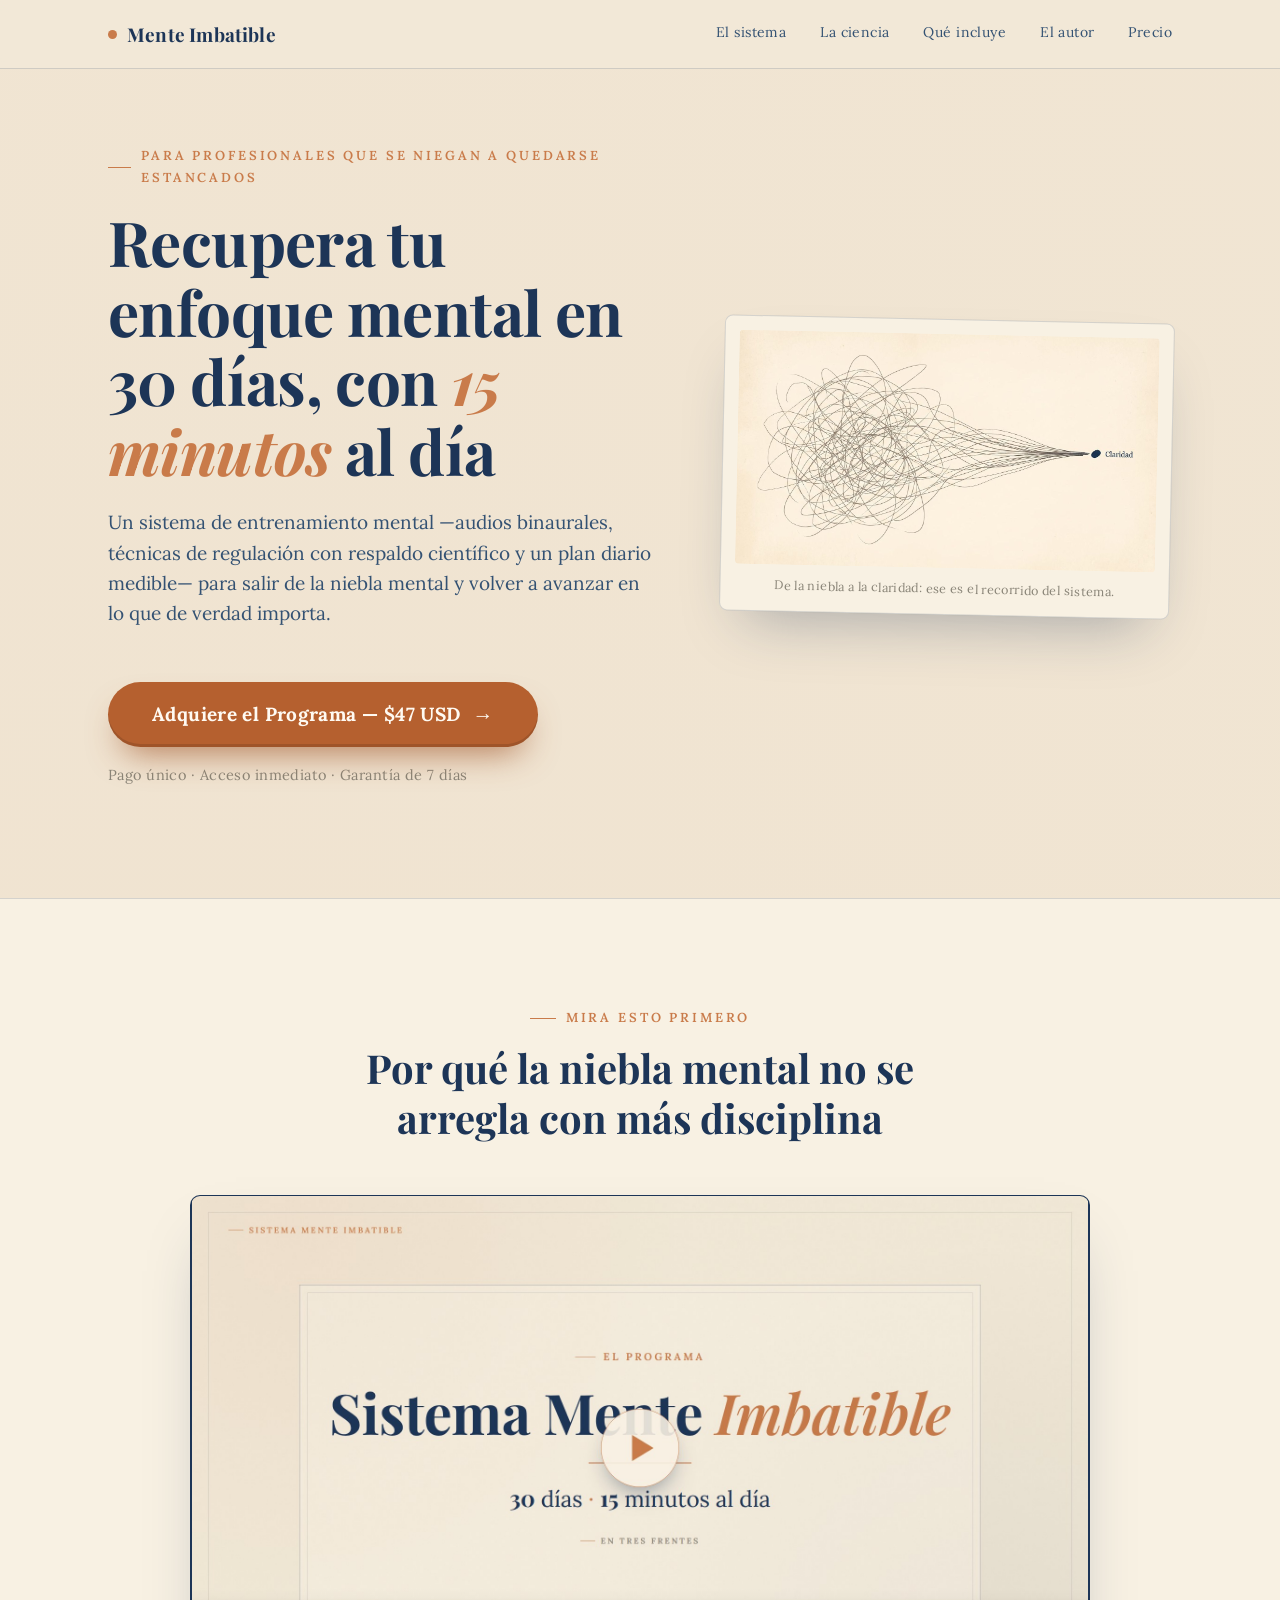
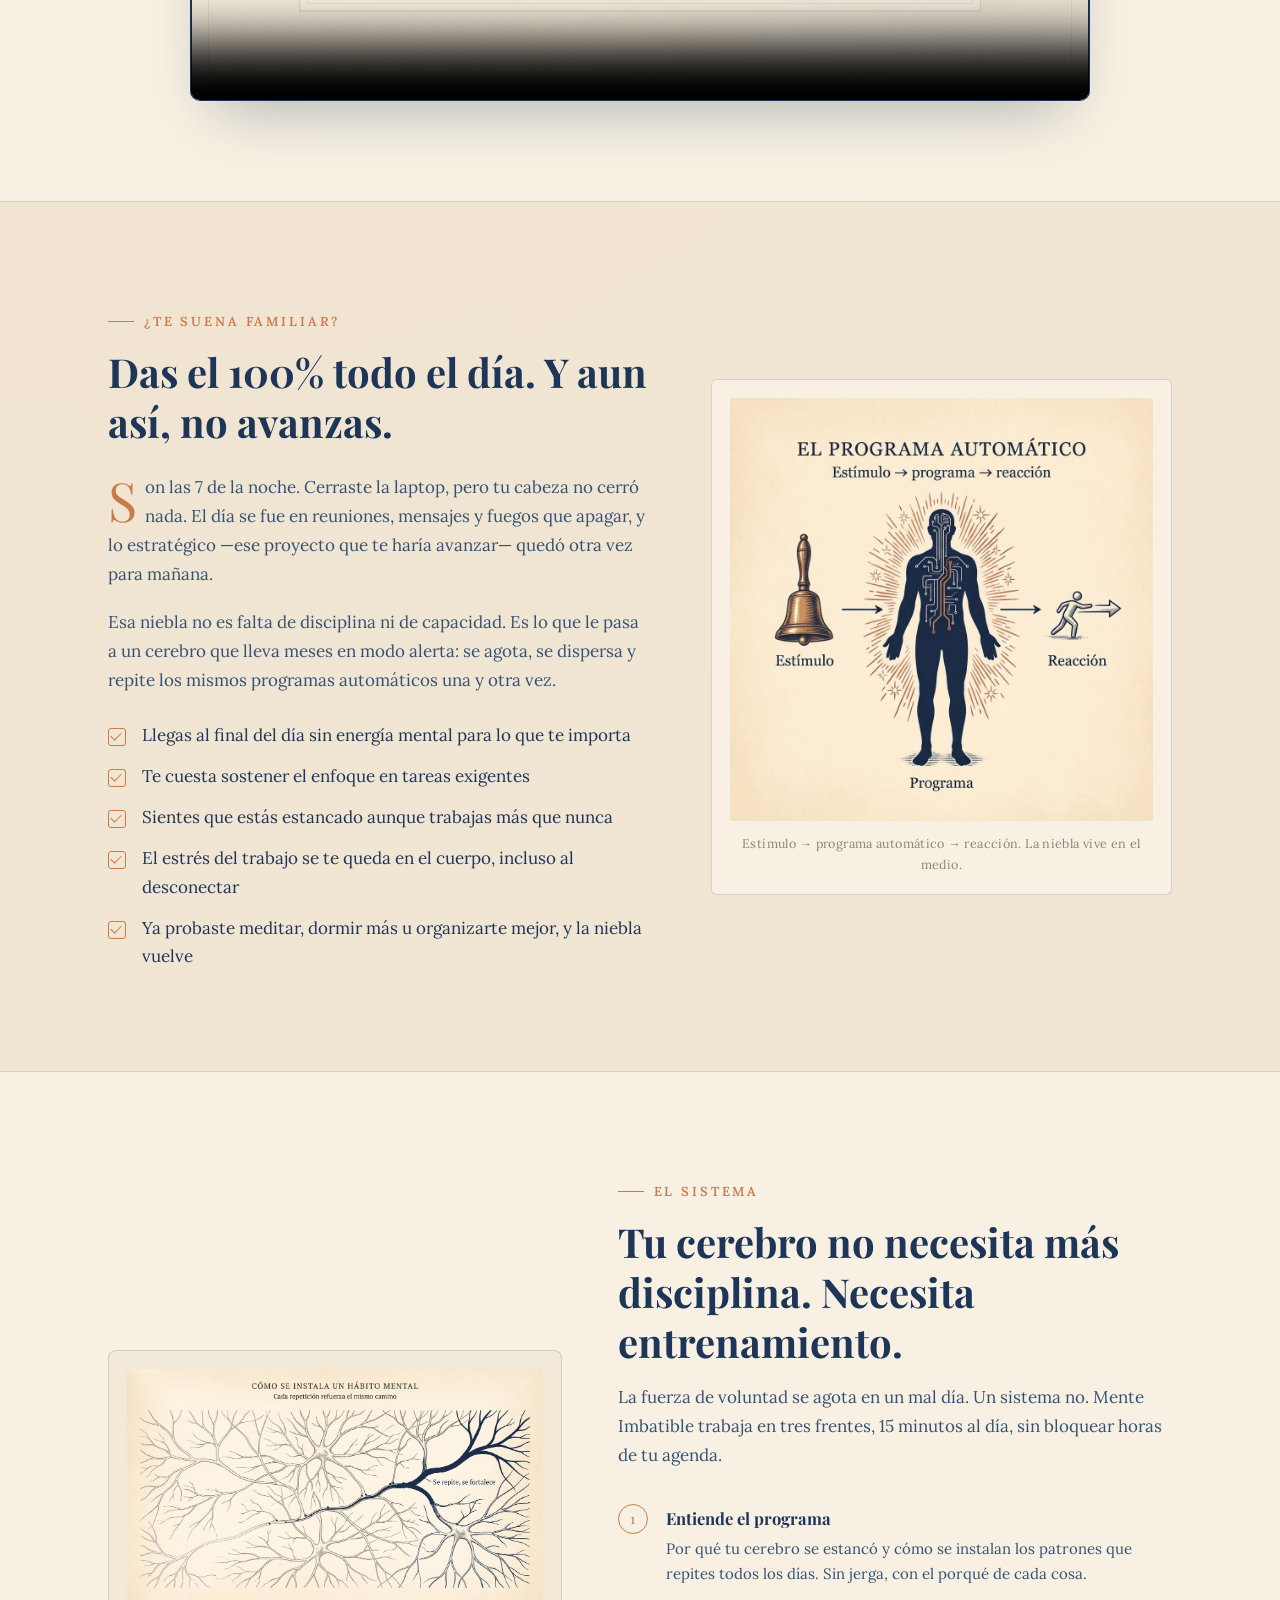
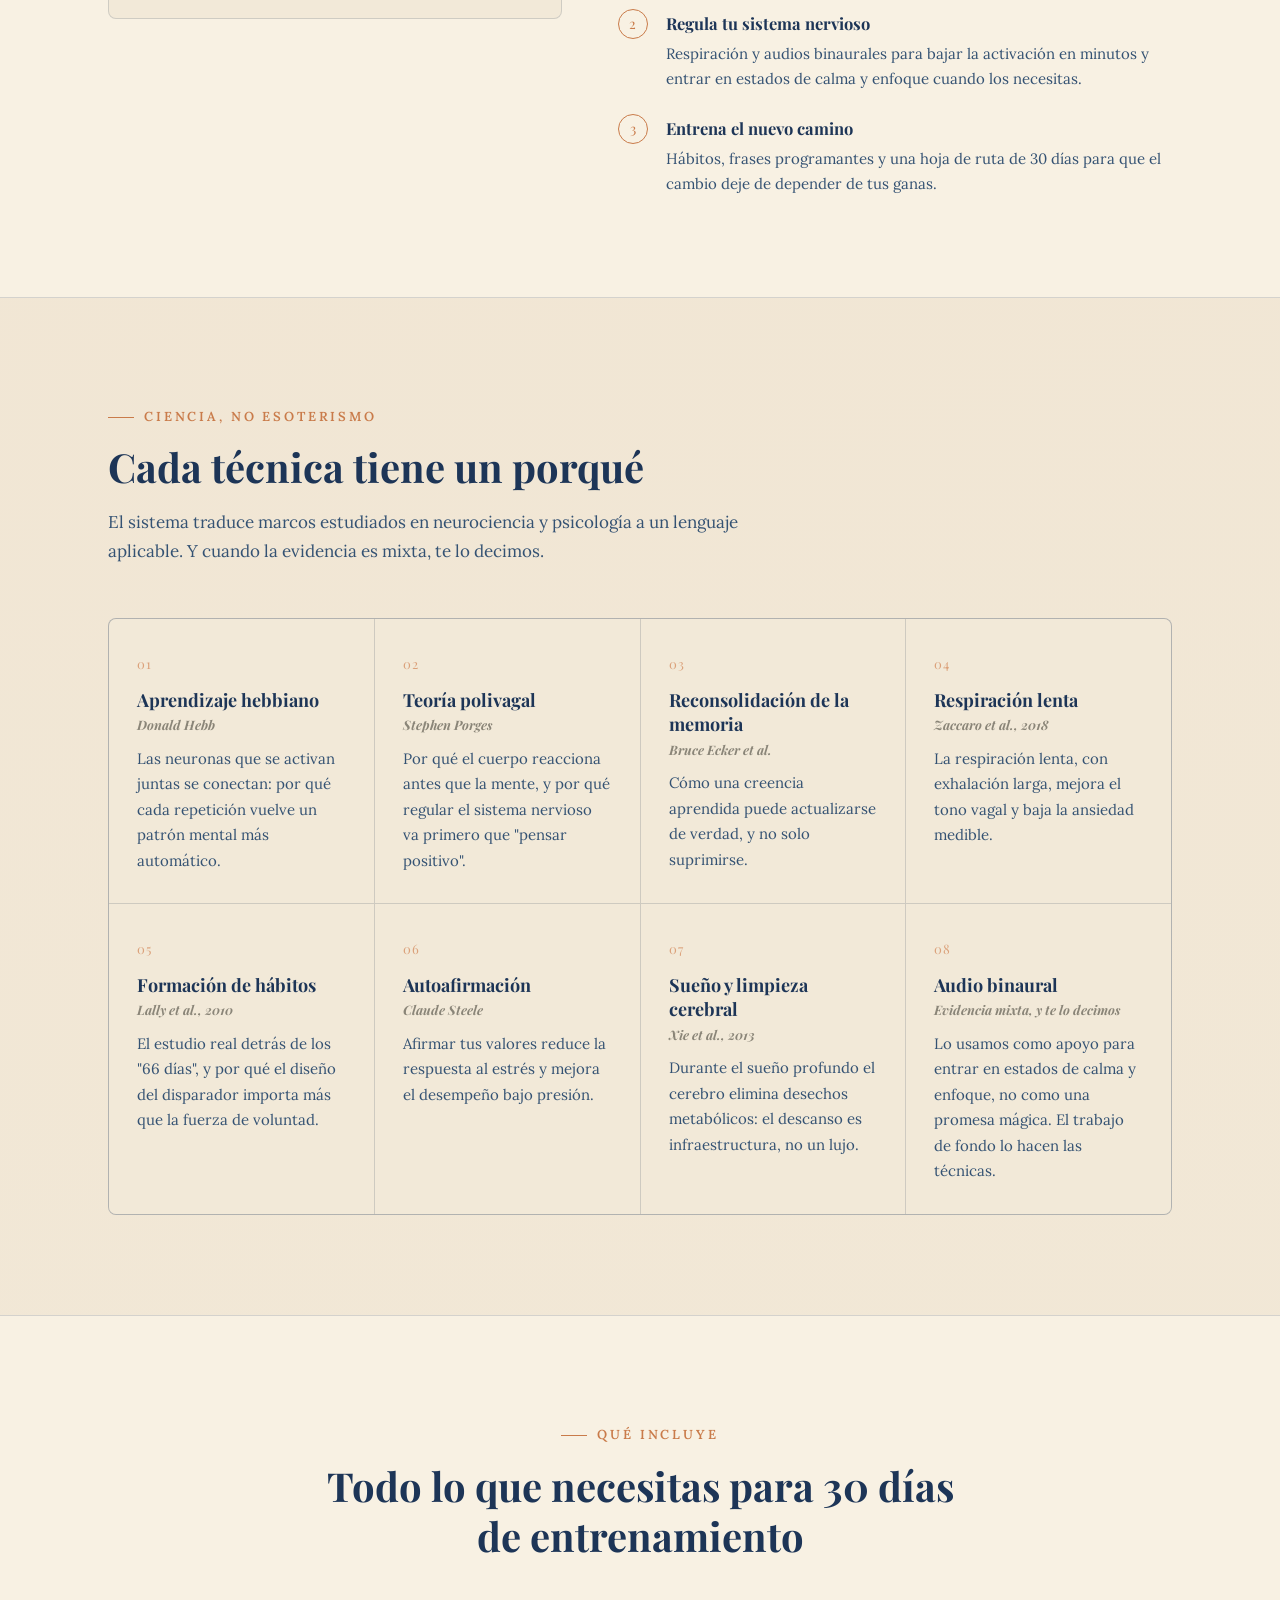
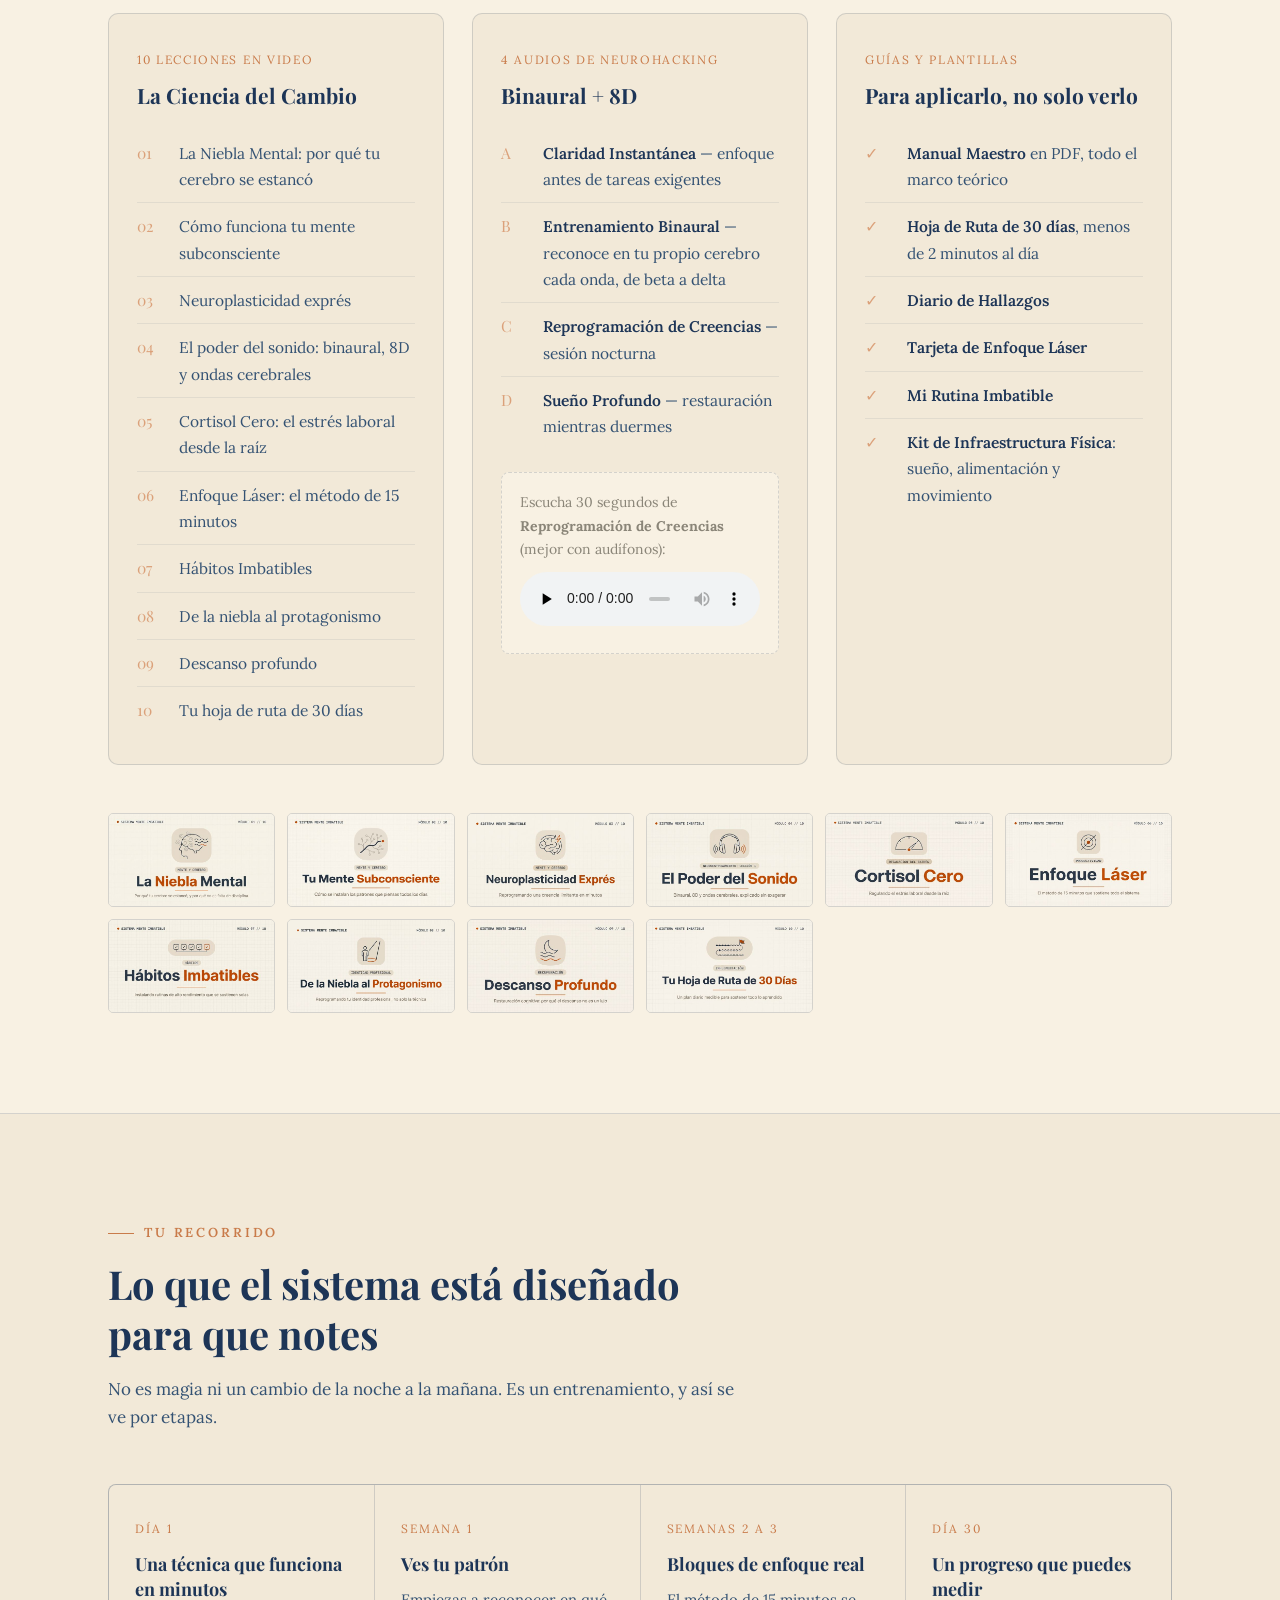
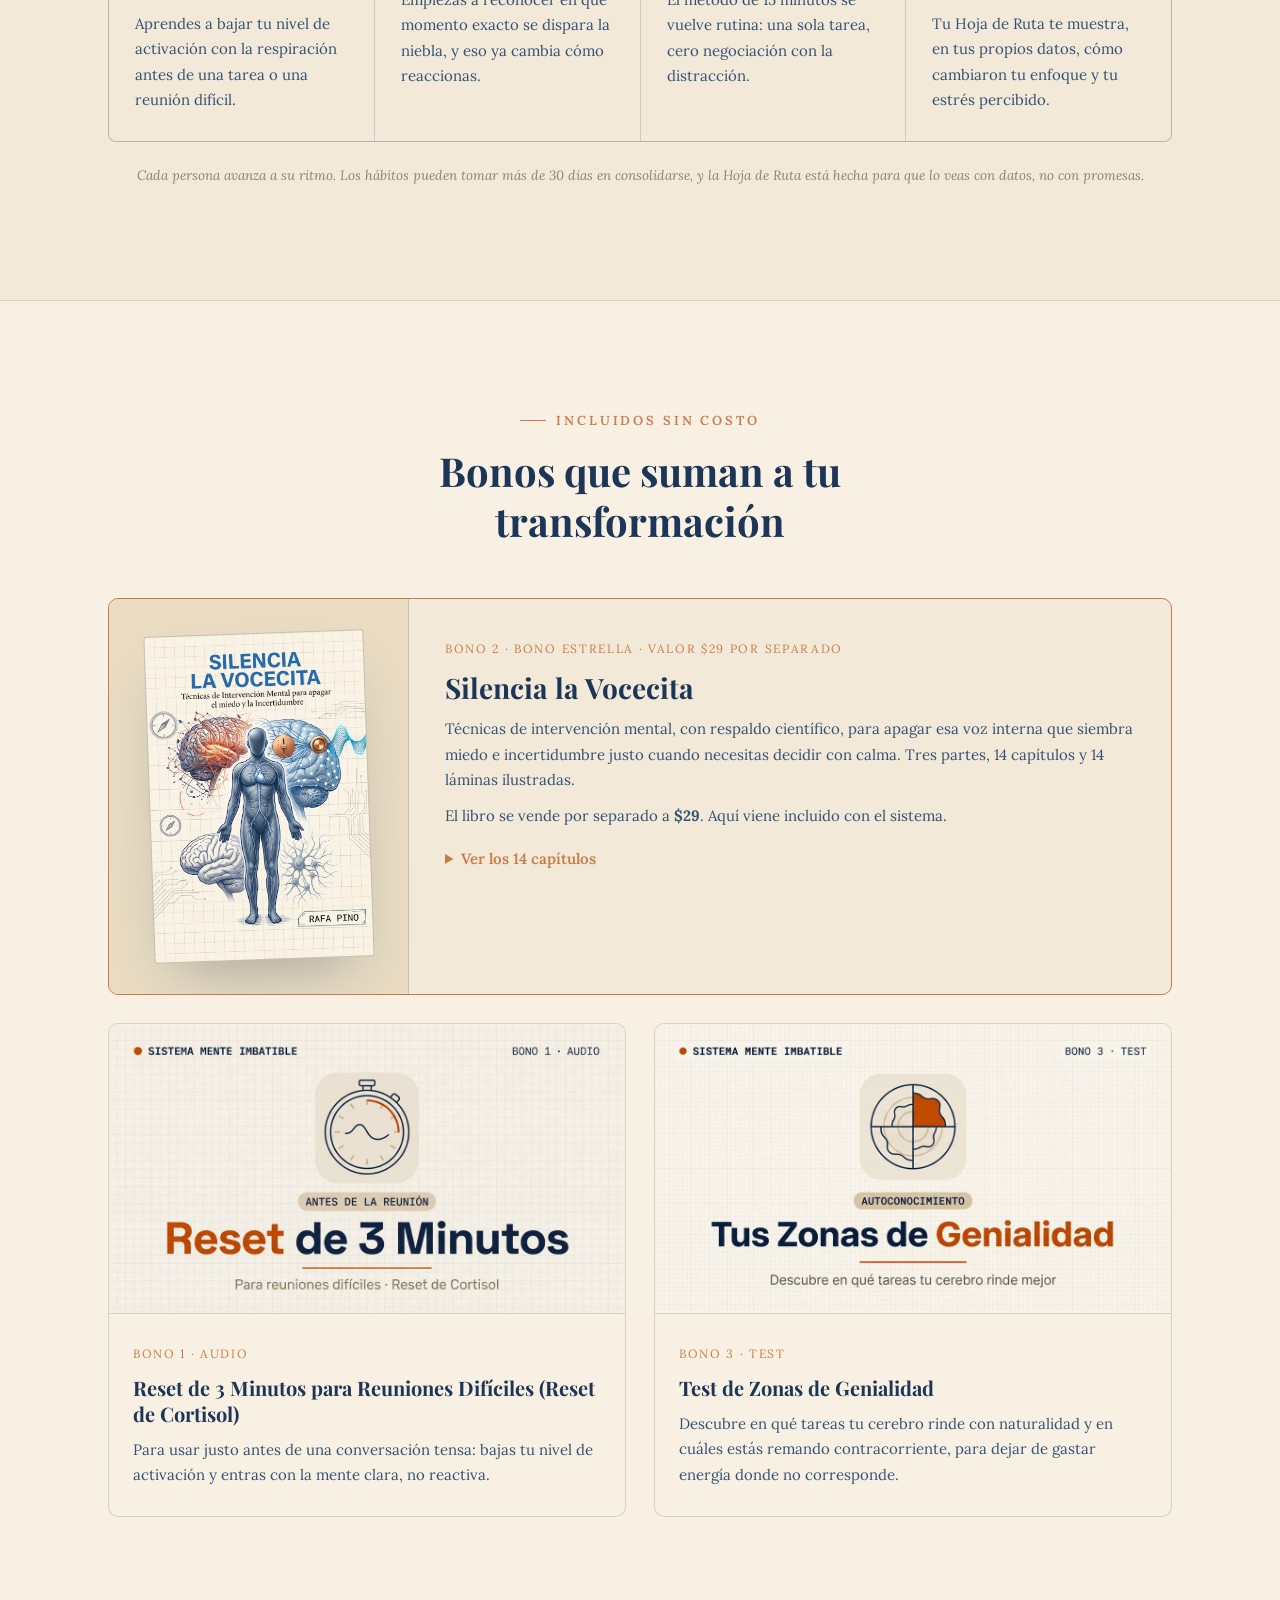
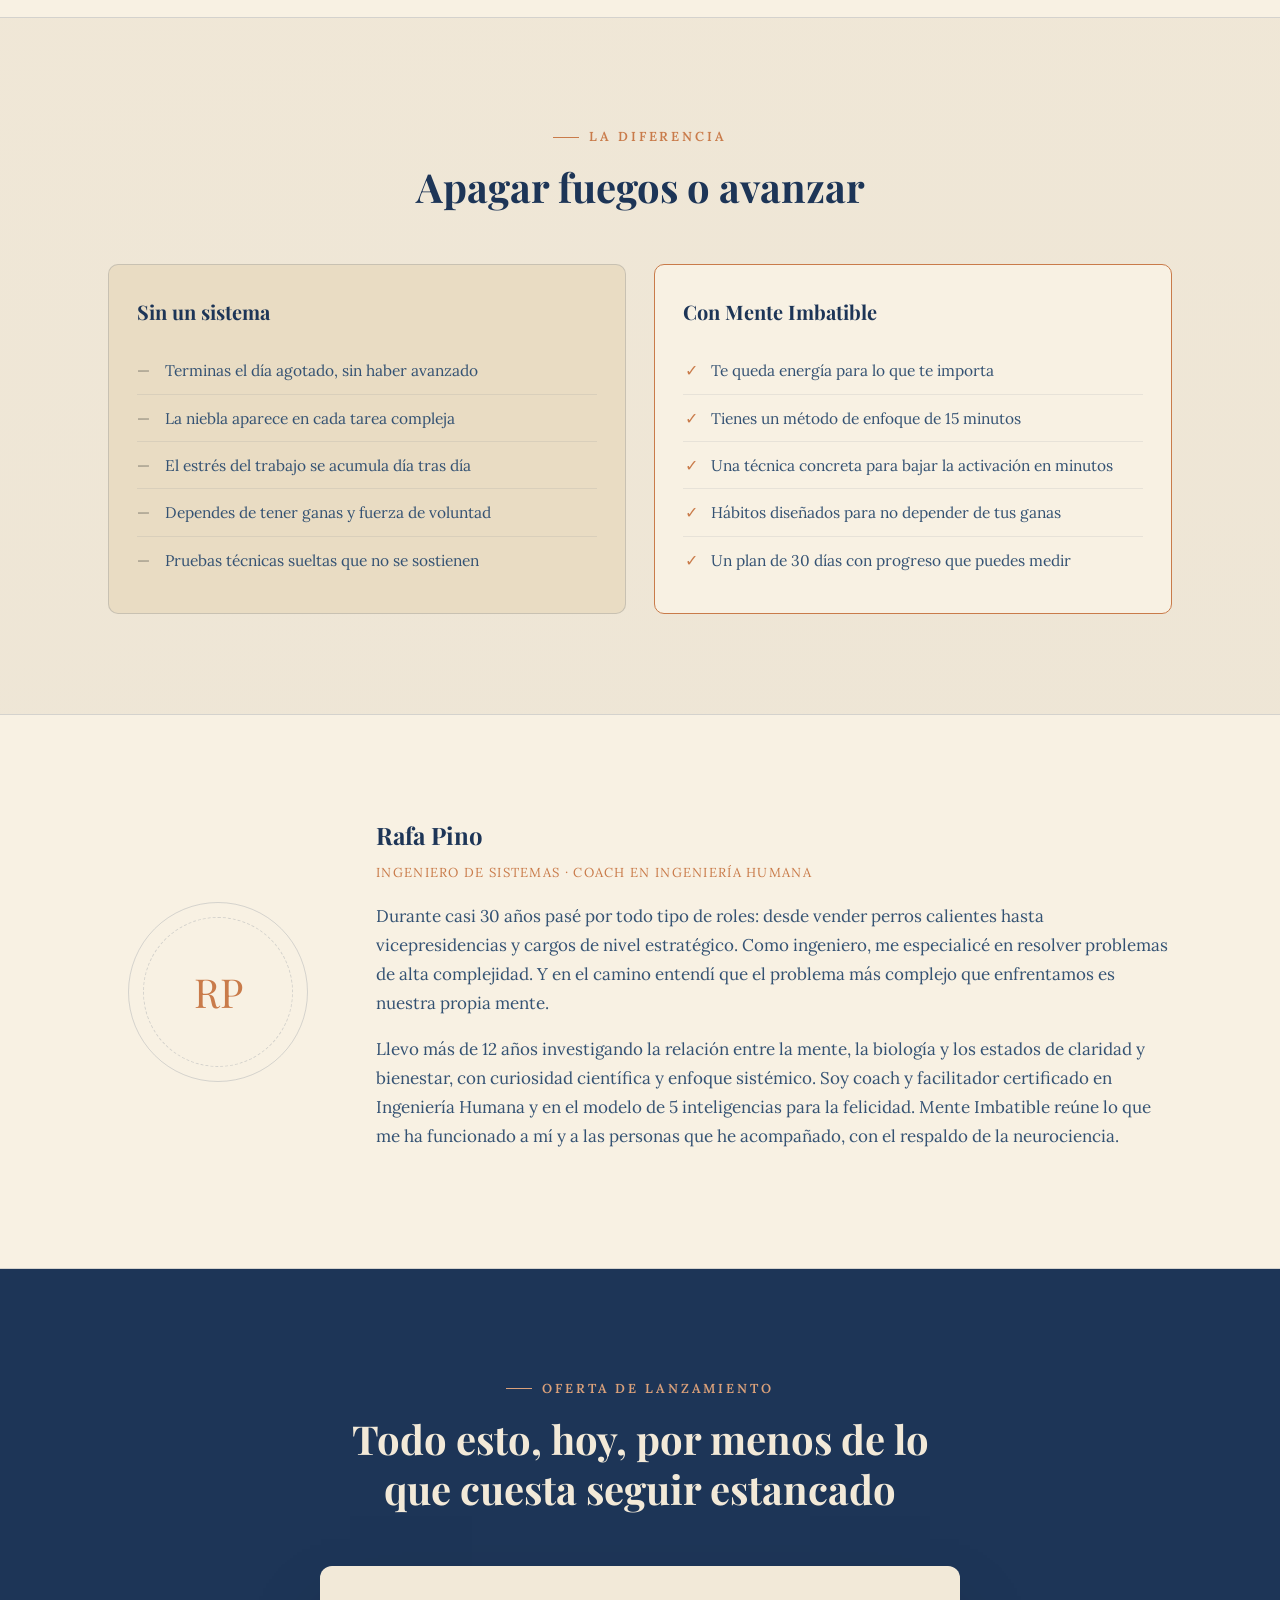
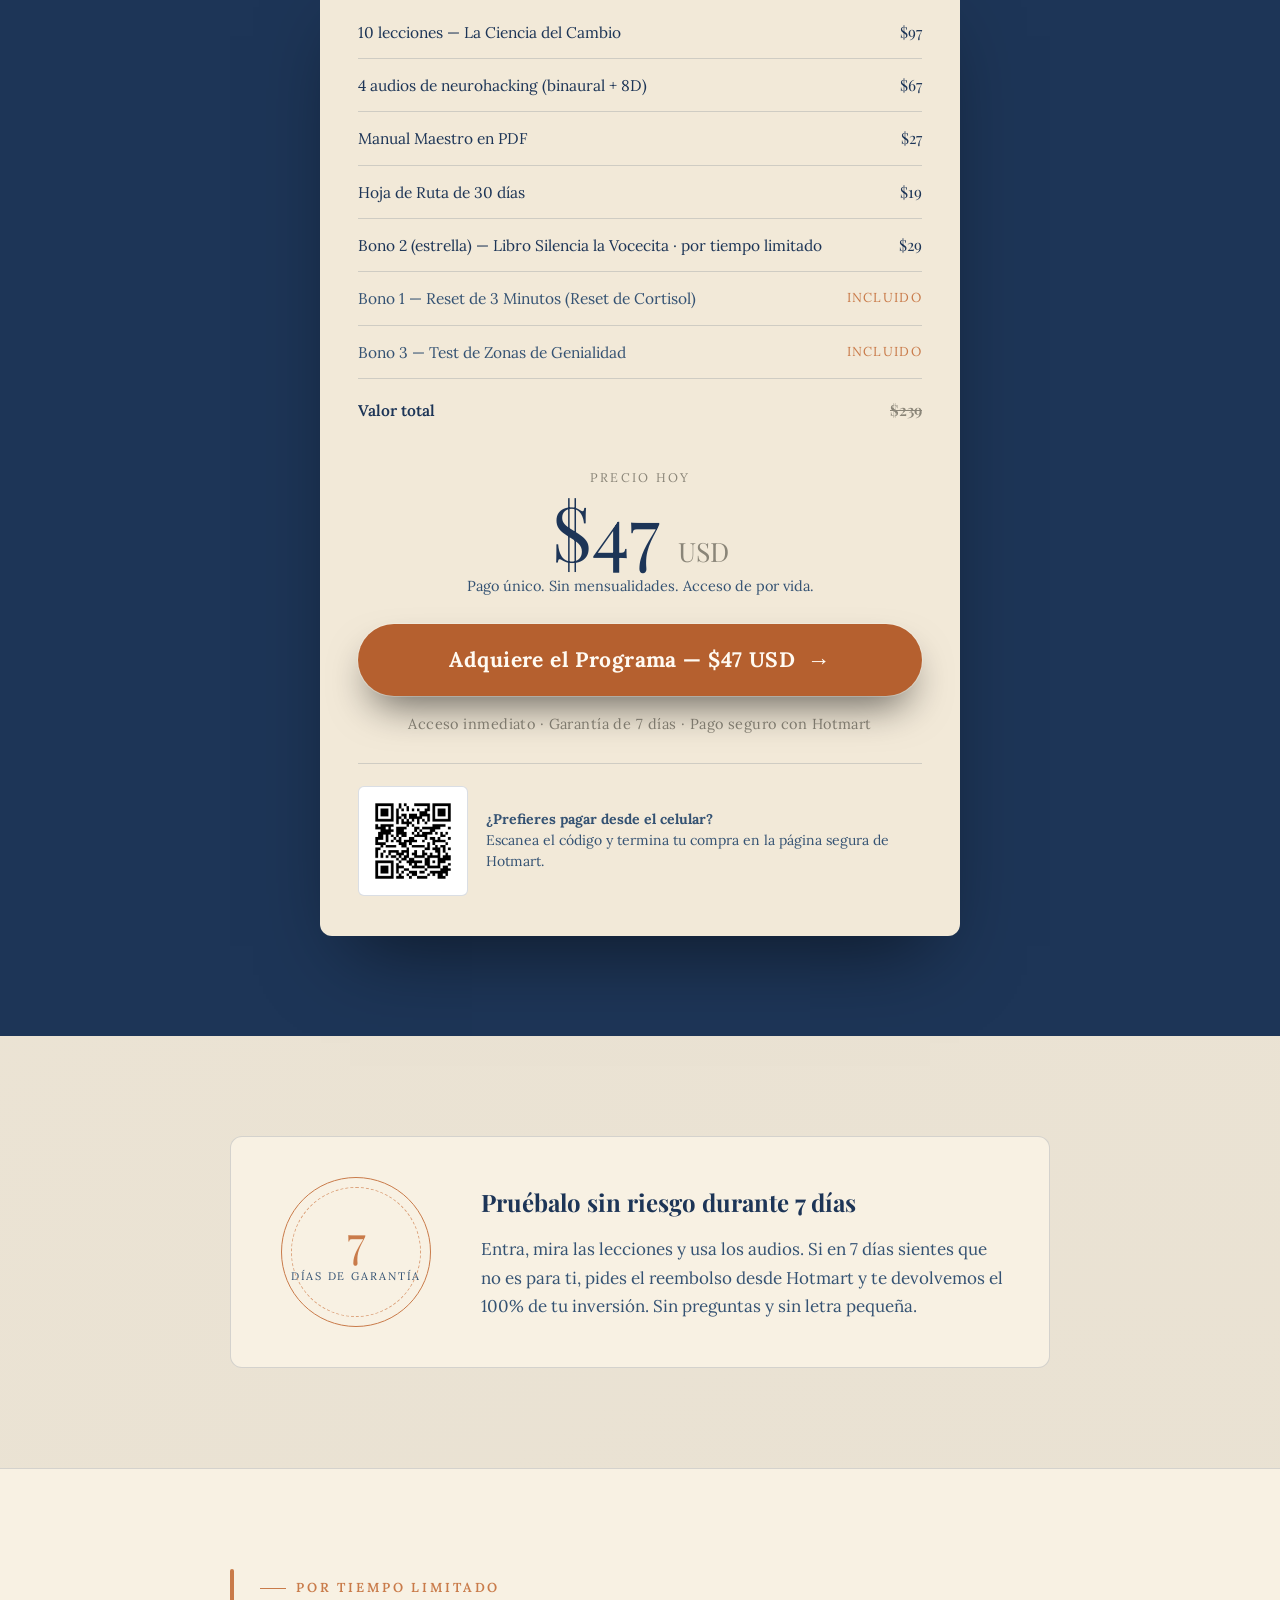
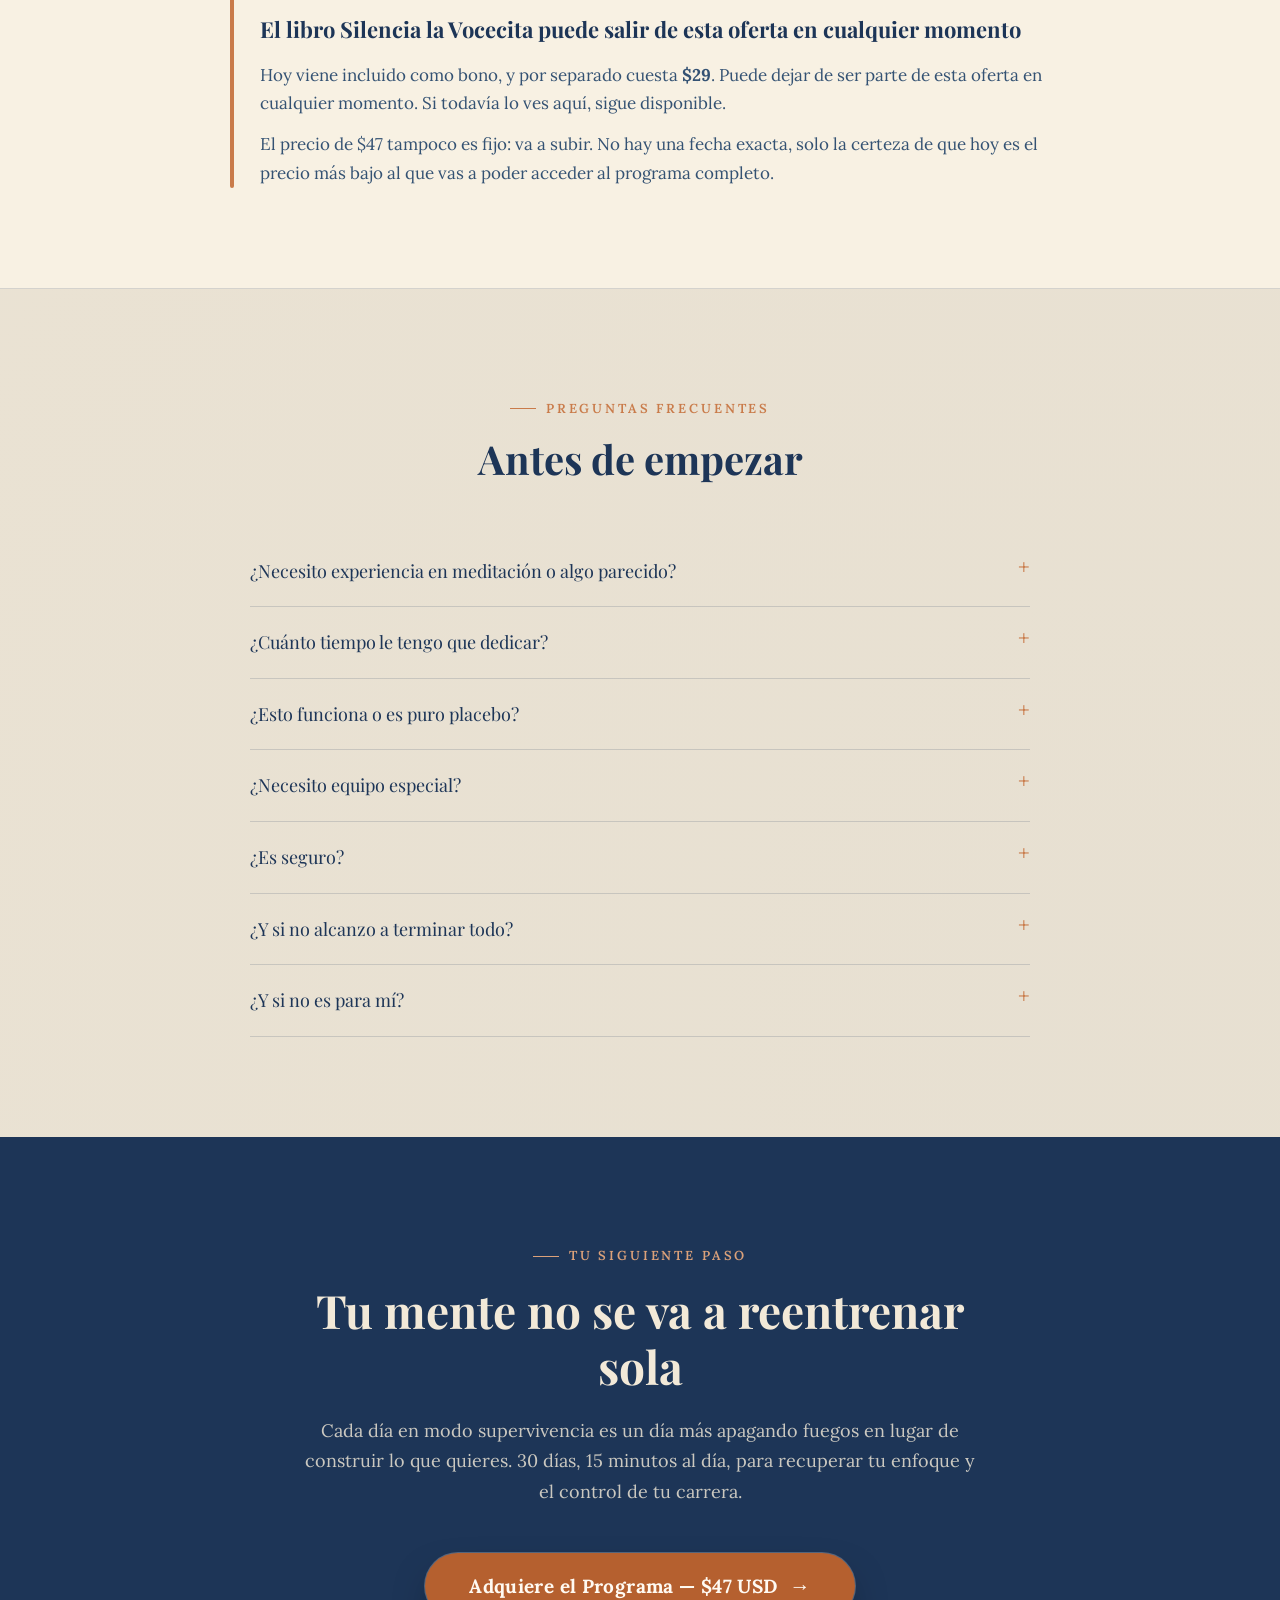
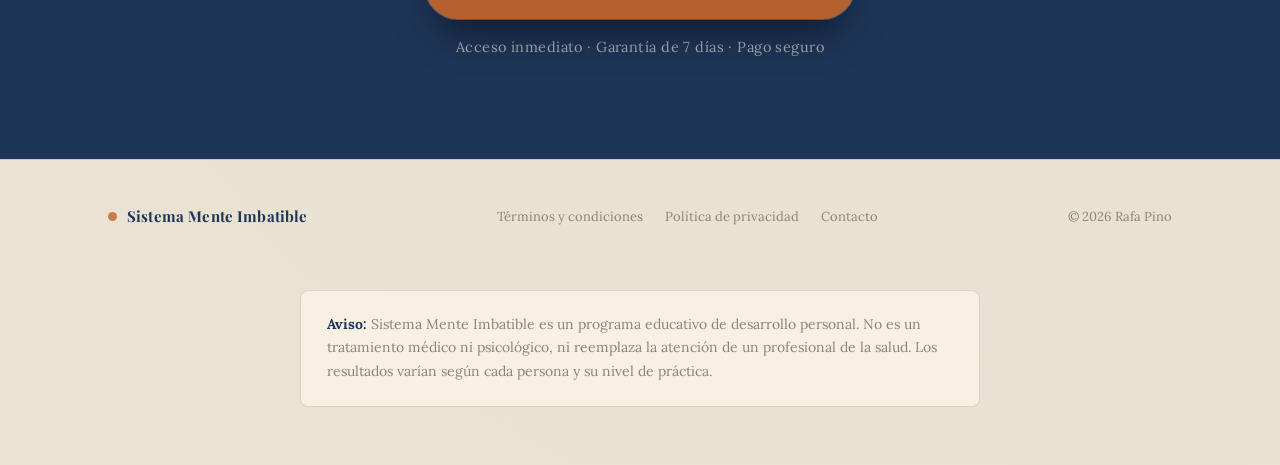
==== commit 6d425829: "Agrega el video de presentación (VSL) a la landing Co-Authored-By: Claude Opus 5.5 <noreply@anthropi" ====
--- a/index.html
+++ b/index.html
@@ -59,12 +59,10 @@
         <h2>Por qué la niebla mental no se arregla con más disciplina</h2>
       </div>
       <div class="video-frame reveal">
-        <!-- Reemplazar este bloque por el <iframe> o <video> del VSL cuando esté listo -->
-        <div class="video-placeholder">
-          <span class="play"></span>
-          <strong>Video de presentación</strong>
-          <small>Próximamente</small>
-        </div>
+        <video controls playsinline preload="none" poster="video/vsl-poster.jpg">
+          <source src="video/vsl-mente-imbatible.mp4" type="video/mp4">
+          <track kind="subtitles" src="video/vsl-mente-imbatible.vtt" srclang="es" label="Español">
+        </video>
       </div>
     </div>
   </section>
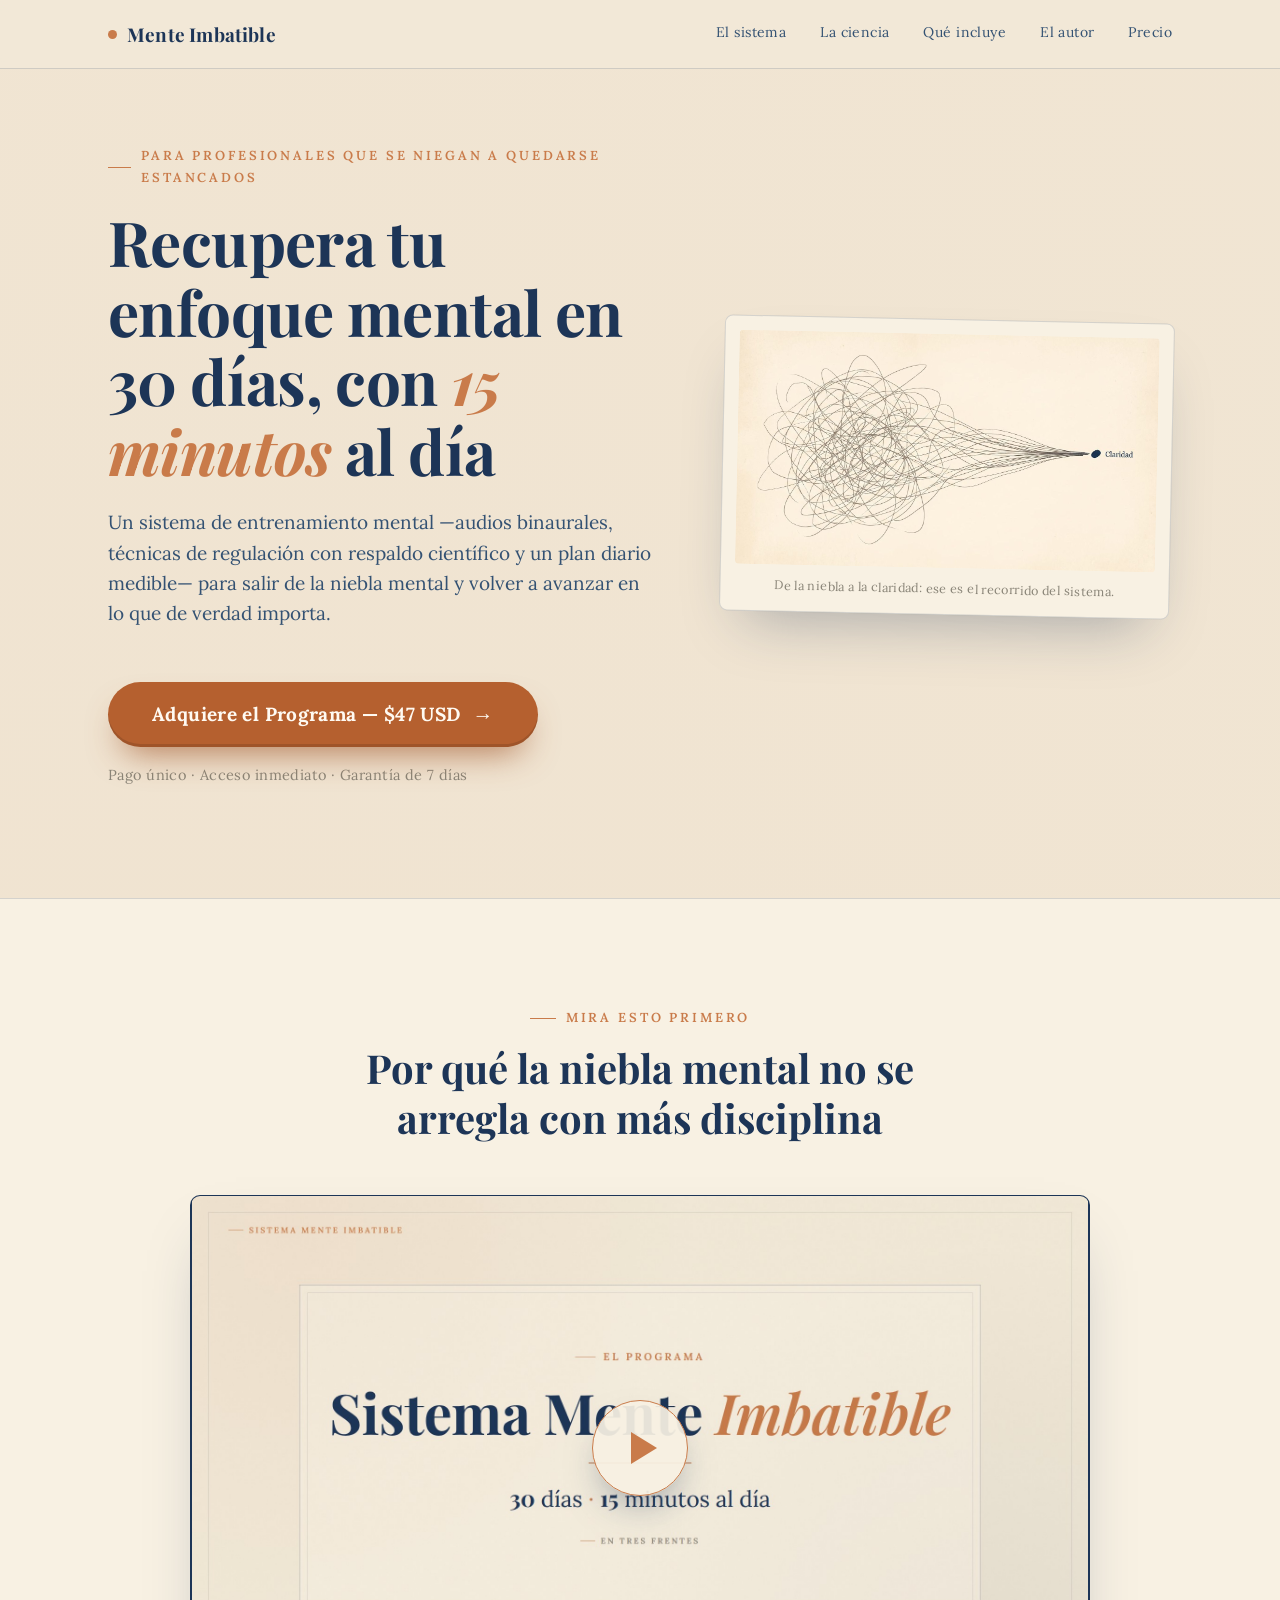
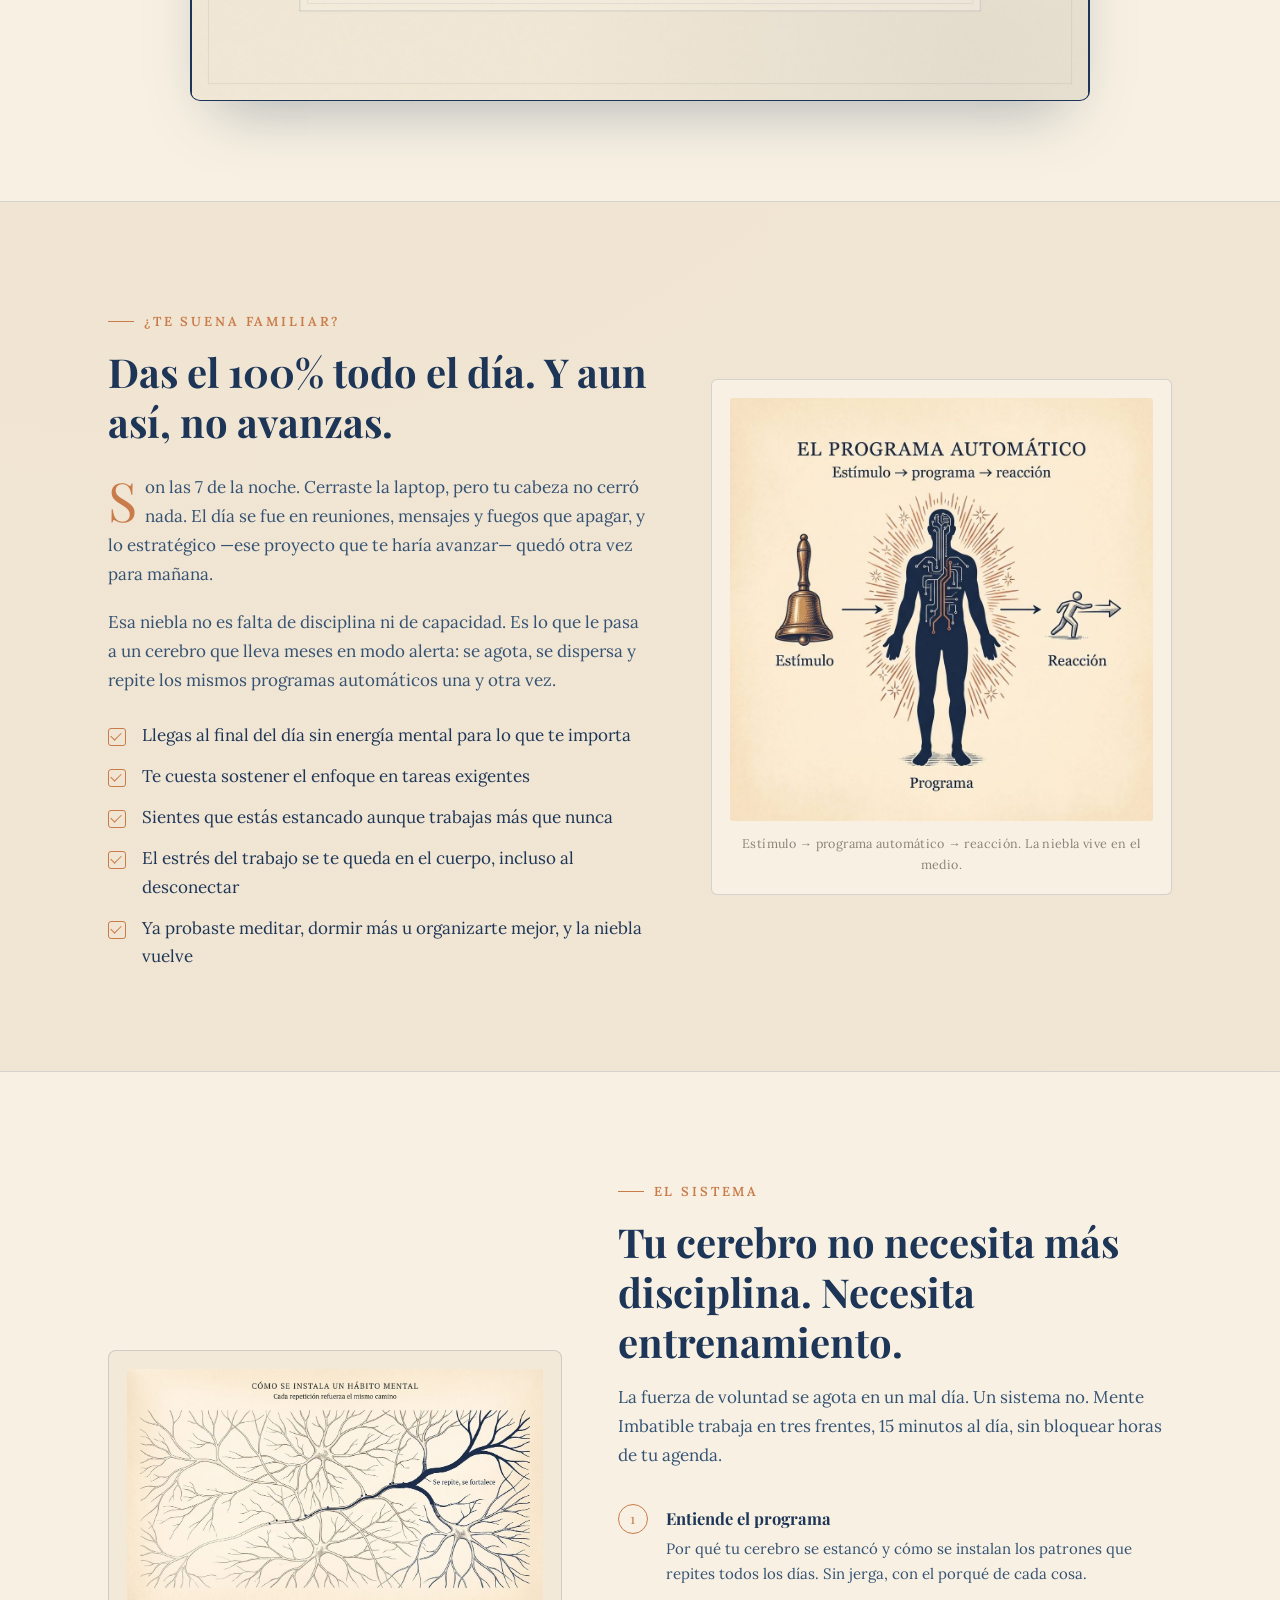
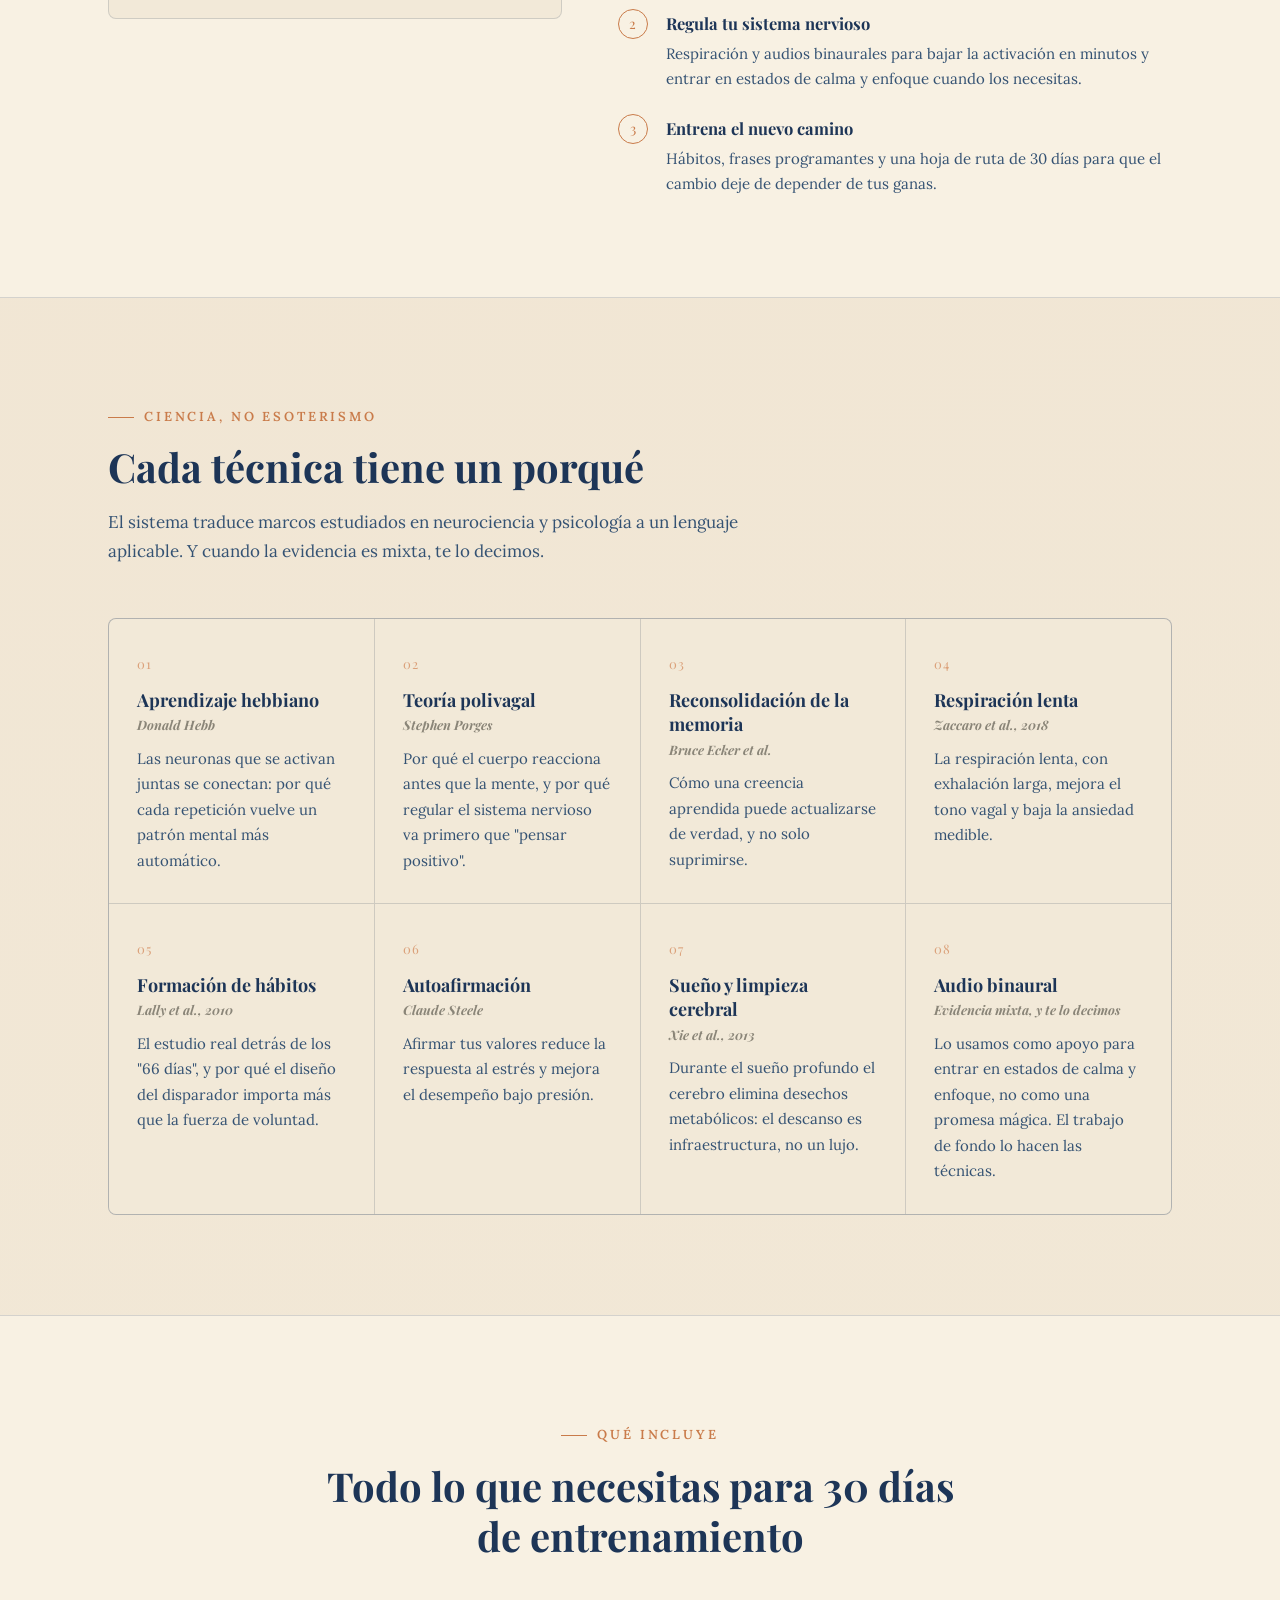
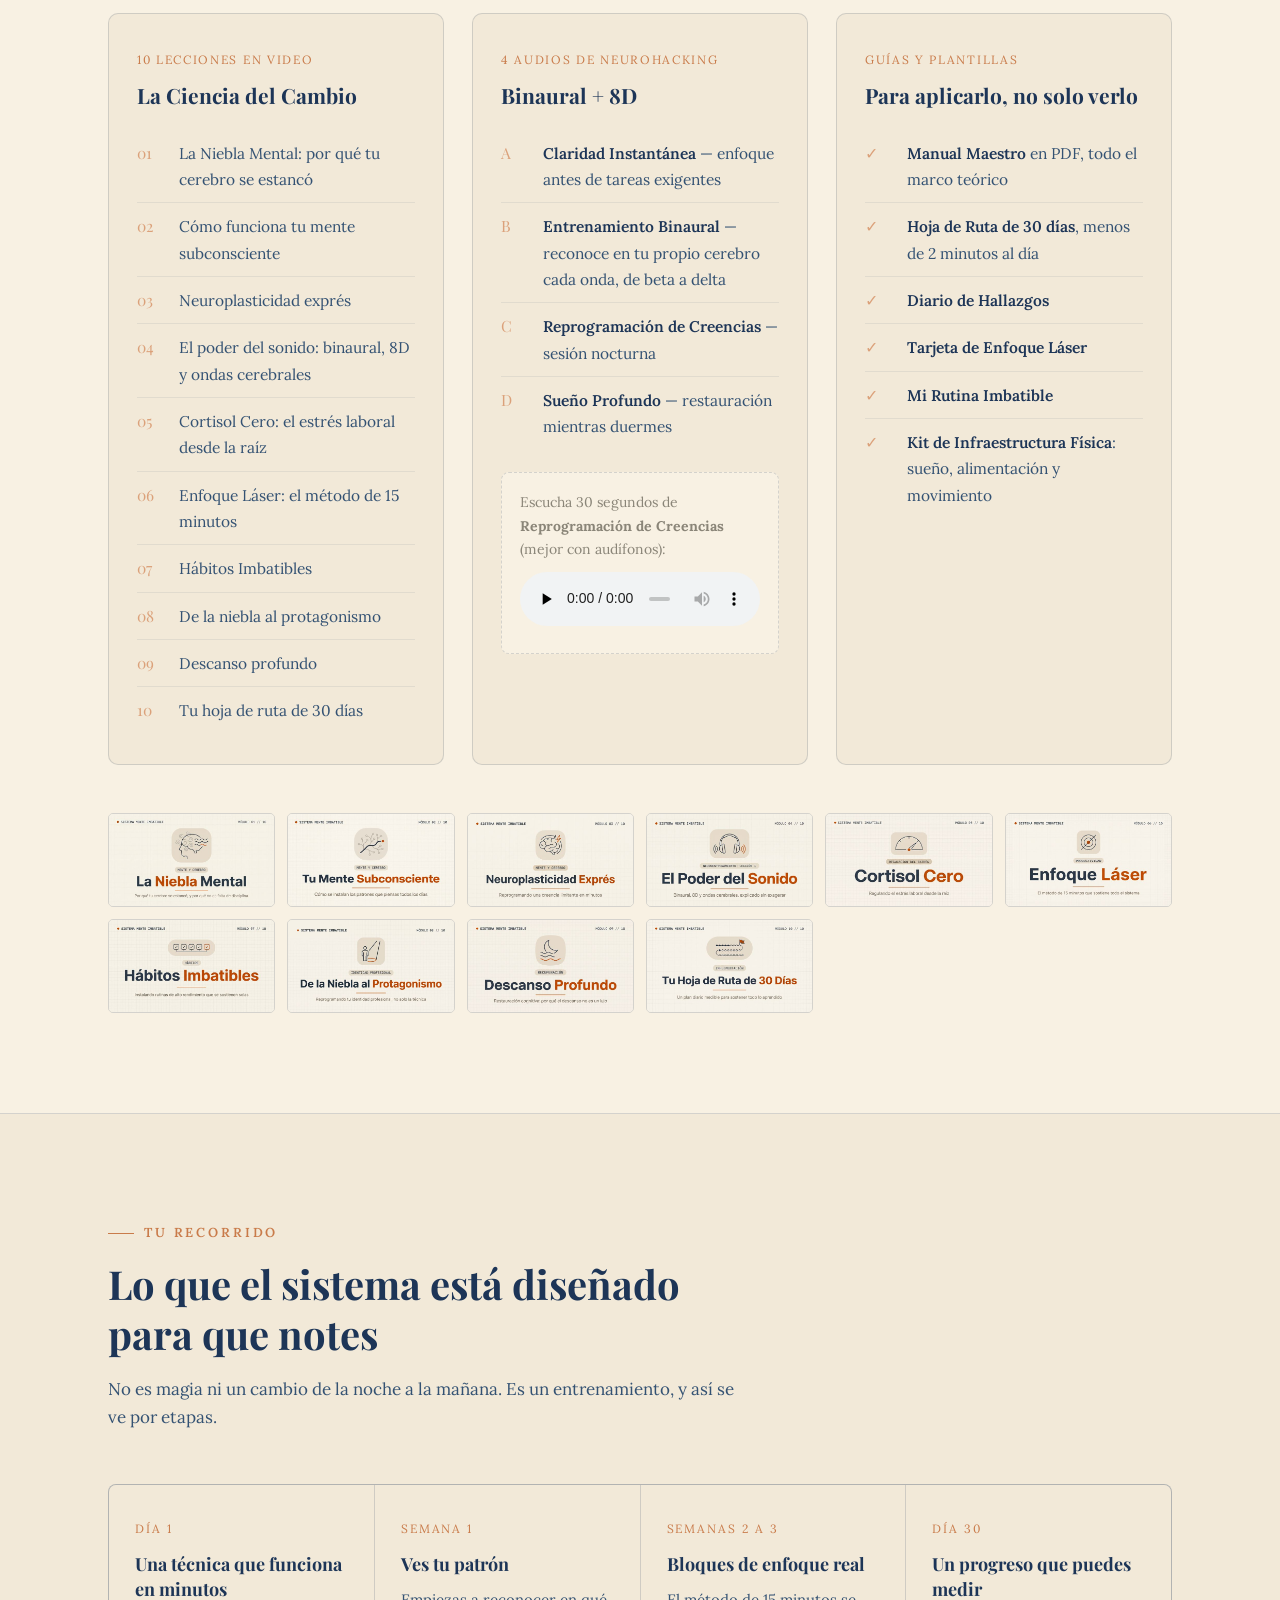
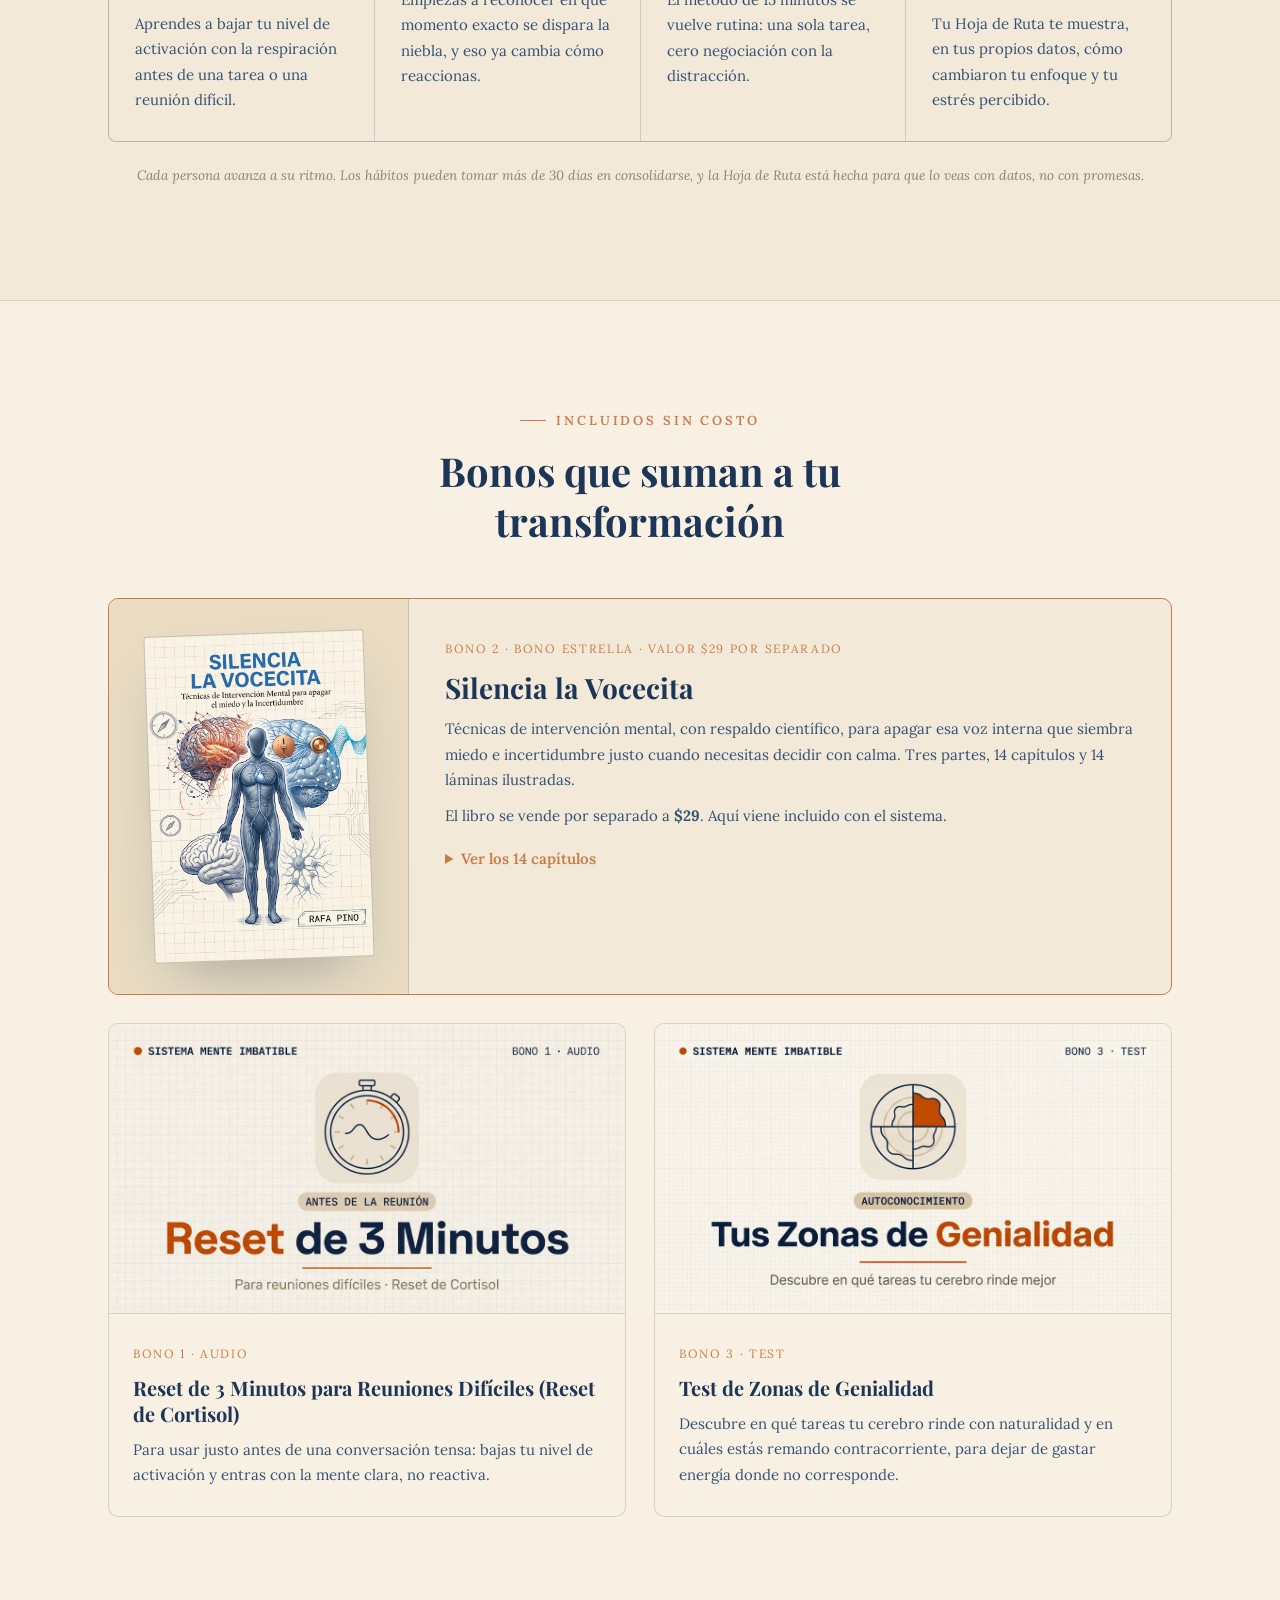
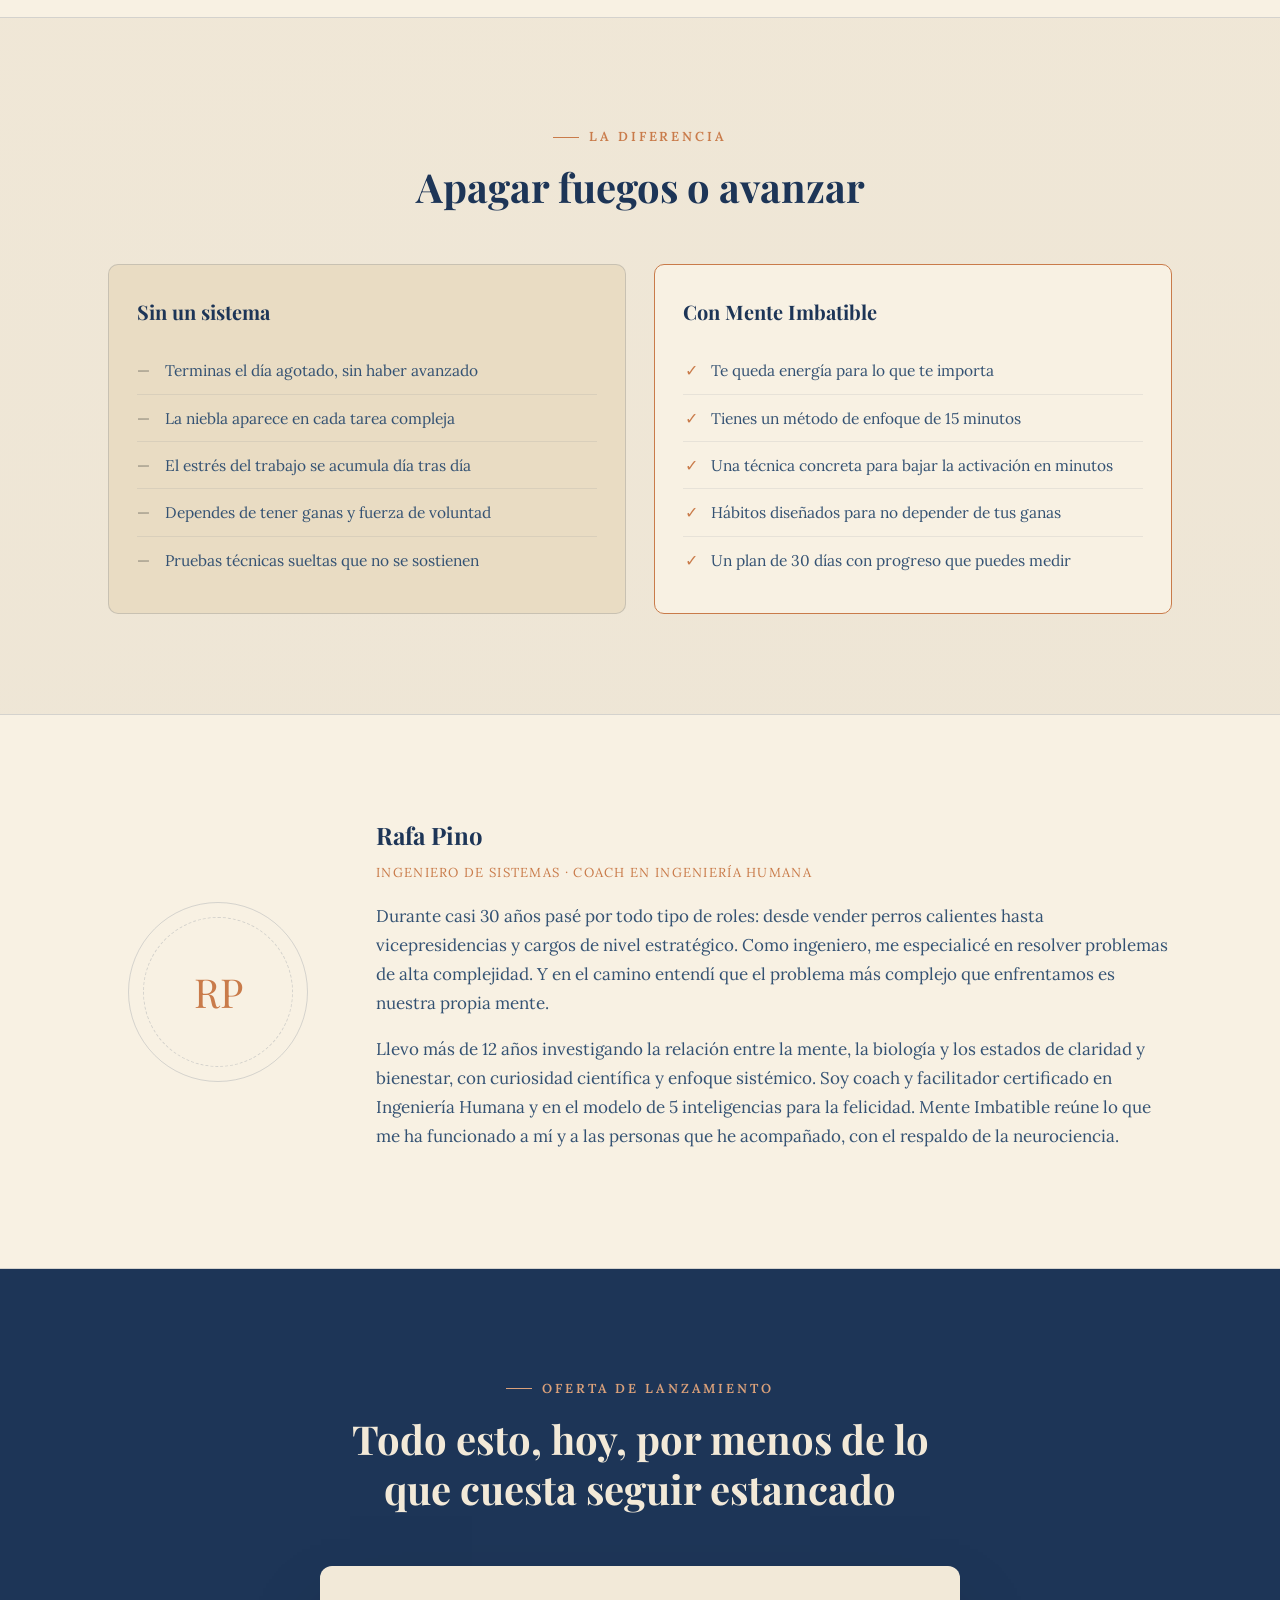
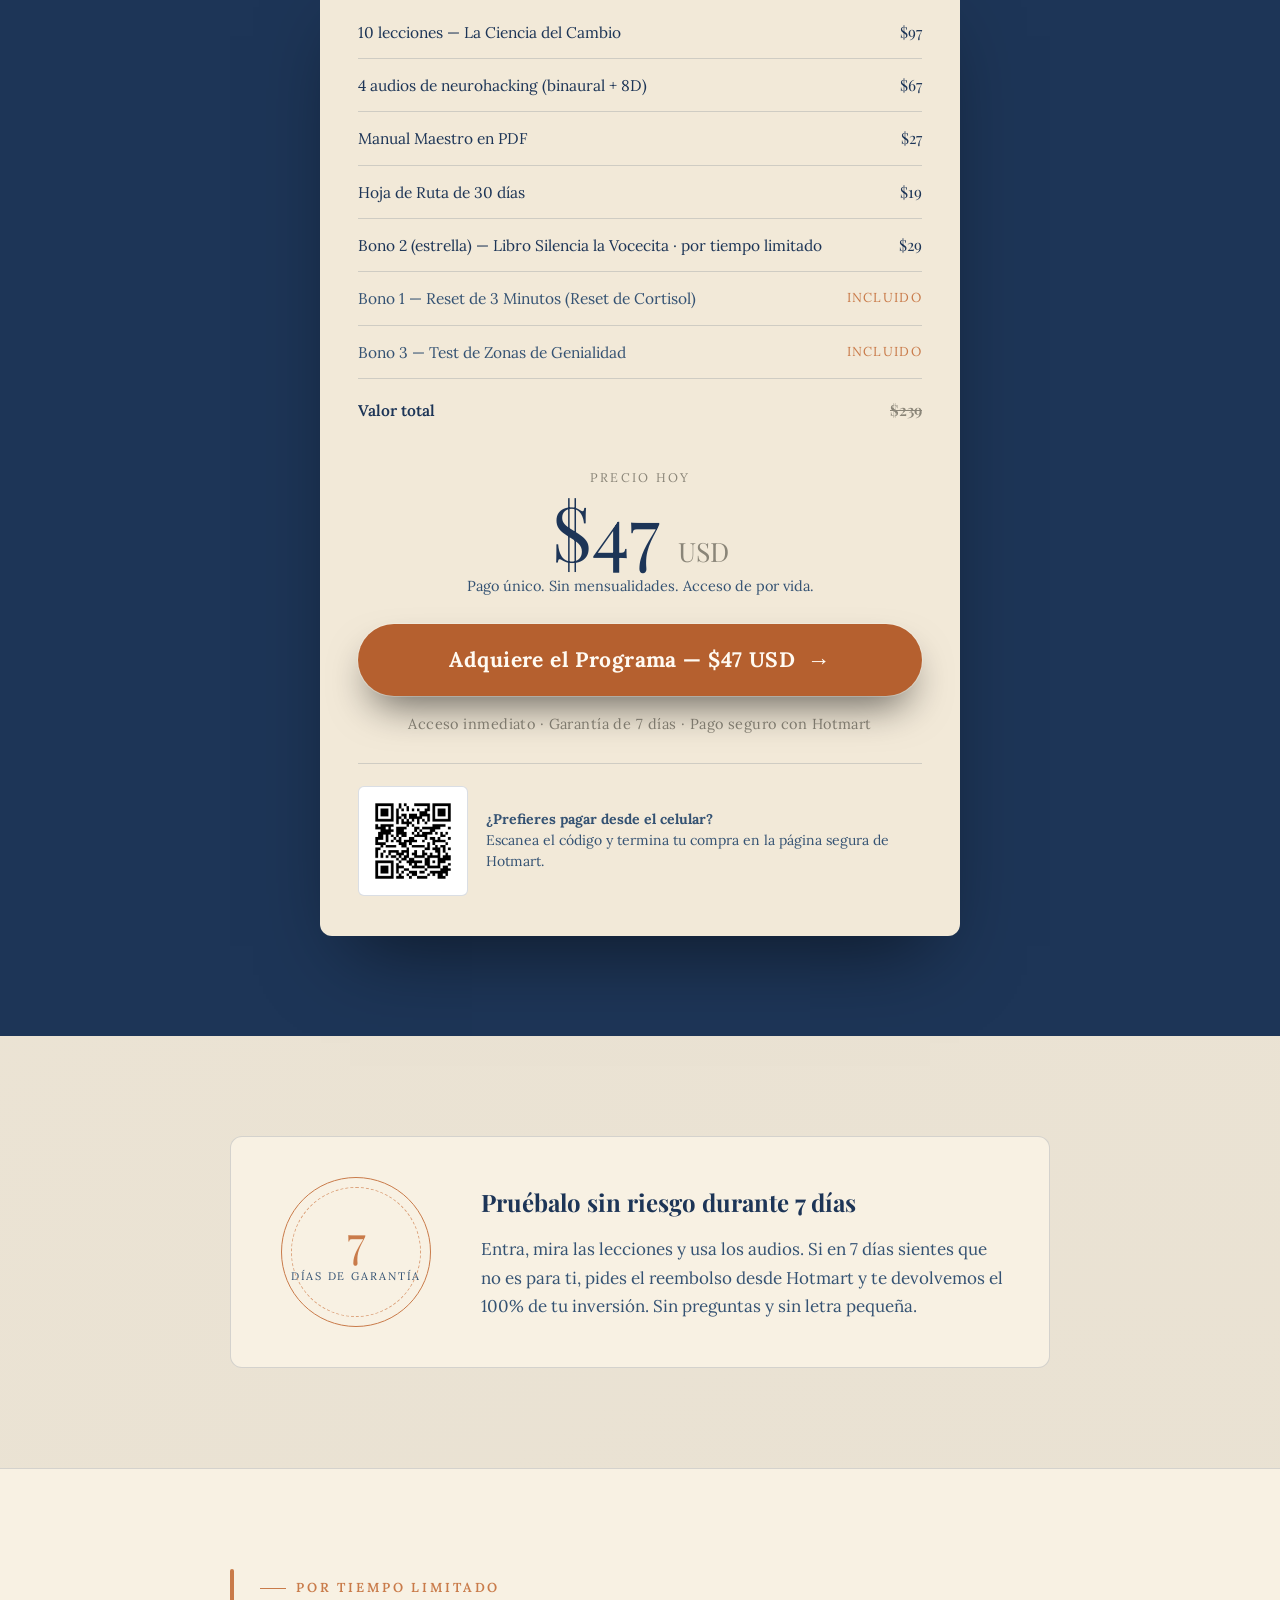
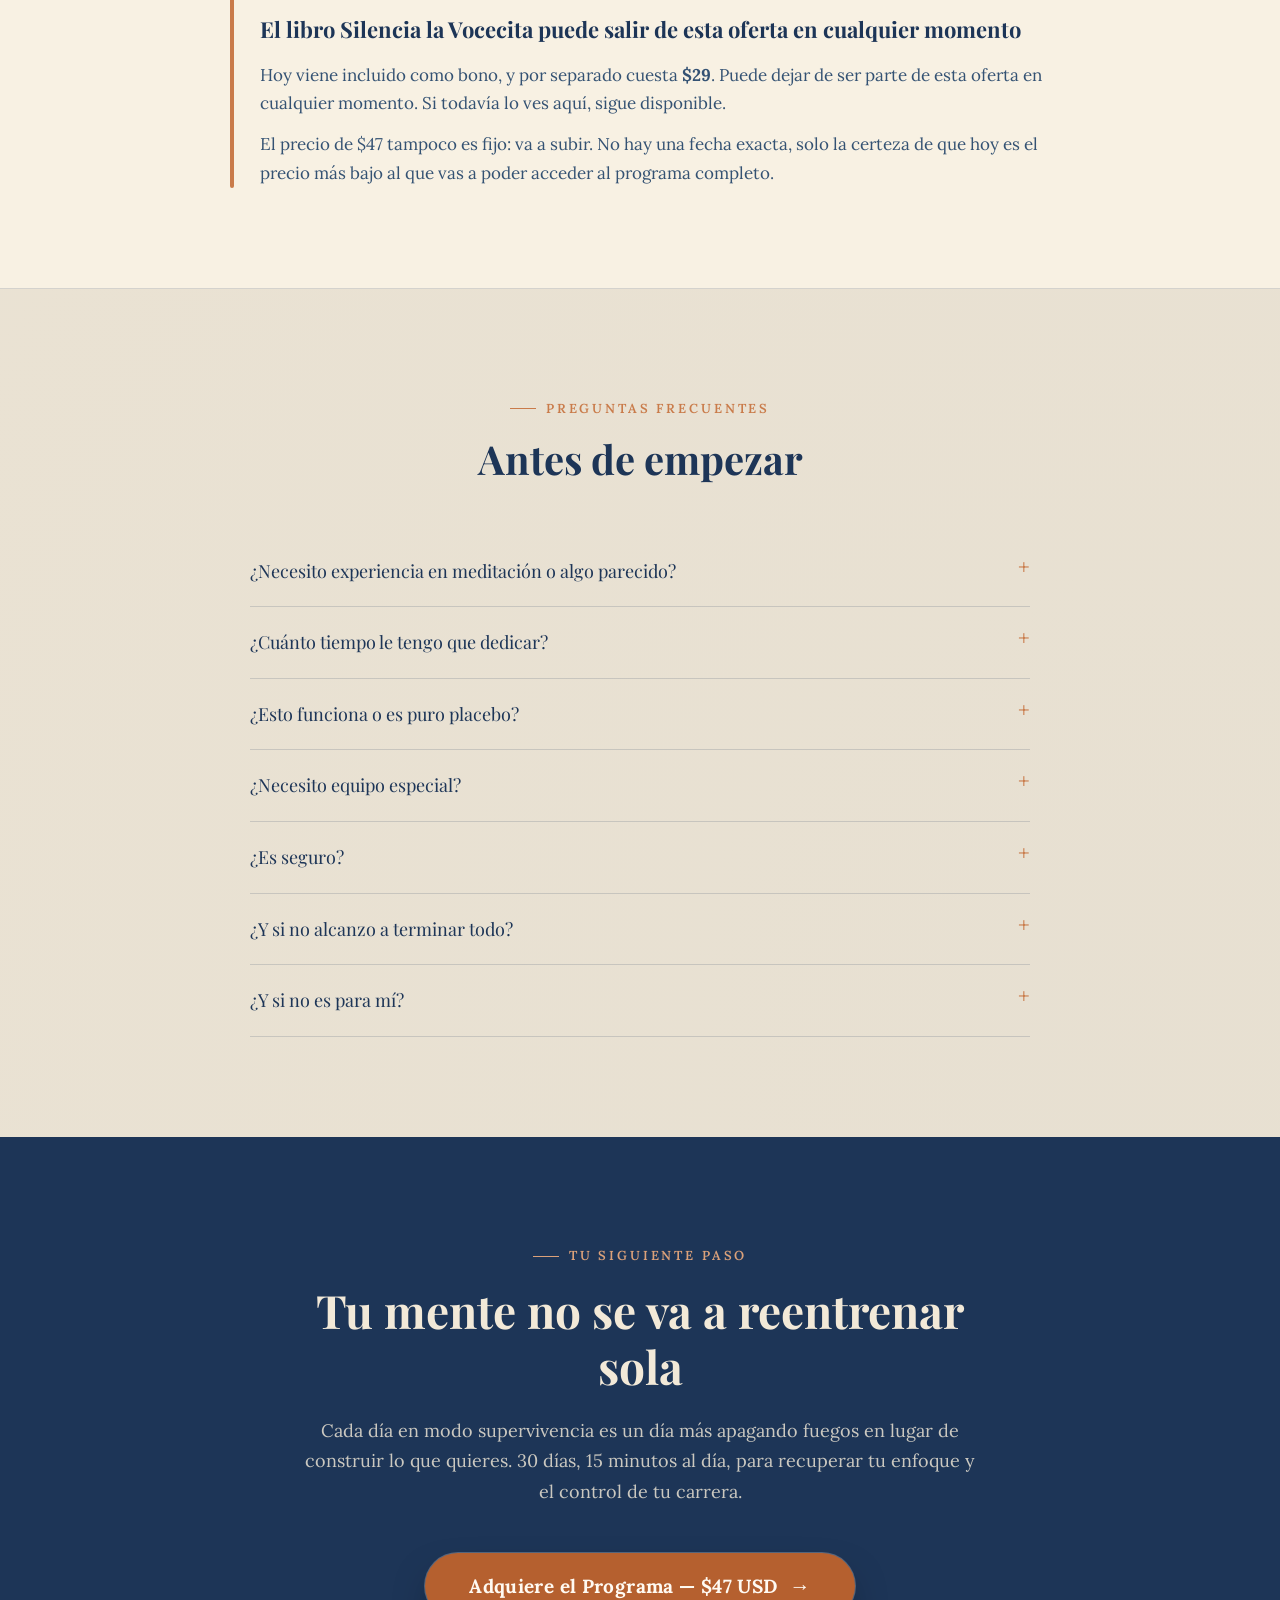
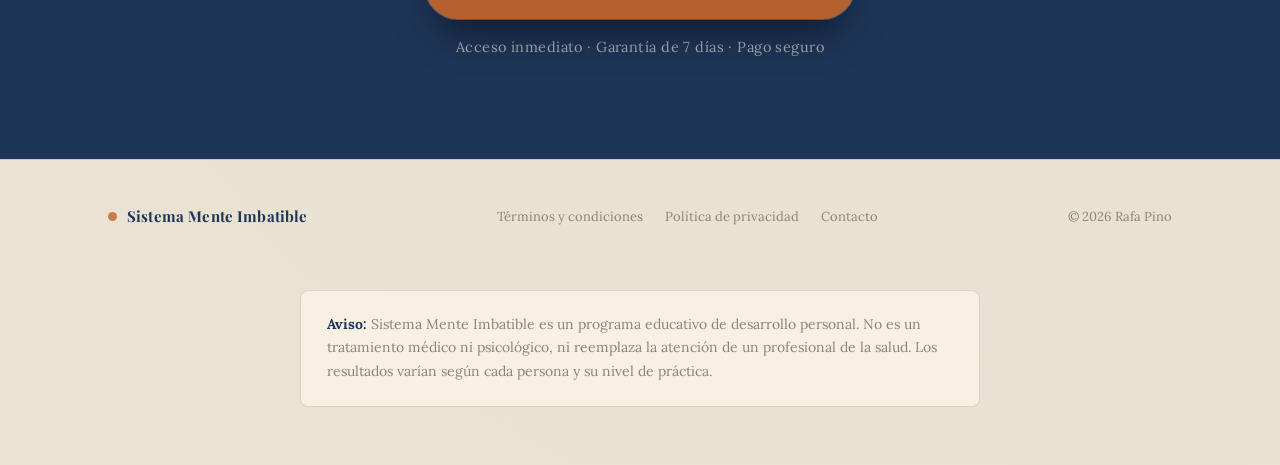
==== commit dd17a9e7: "VSL: botón de play funcional sobre la portada Co-Authored-By: Claude Opus 5.5 <noreply@anthropic.com" ====
--- a/index.html
+++ b/index.html
@@ -59,10 +59,11 @@
         <h2>Por qué la niebla mental no se arregla con más disciplina</h2>
       </div>
       <div class="video-frame reveal">
-        <video controls playsinline preload="none" poster="video/vsl-poster.jpg">
+        <video playsinline preload="none" poster="video/vsl-poster.jpg">
           <source src="video/vsl-mente-imbatible.mp4" type="video/mp4">
           <track kind="subtitles" src="video/vsl-mente-imbatible.vtt" srclang="es" label="Español">
         </video>
+        <button type="button" class="video-play" aria-label="Reproducir el video"><span></span></button>
       </div>
     </div>
   </section>
--- a/css/styles.css
+++ b/css/styles.css
@@ -1591,3 +1591,44 @@
   a.btn, a.btn.hotmart-fb { width: 100% !important; font-size: 18px !important; padding: 18px 24px !important; }
   .sticky-cta a.btn, .sticky-cta a.btn.hotmart-fb { width: auto !important; }
 }
+
+/* ---------- botón de play sobre la portada del VSL ---------- */
+.video-play {
+  position: absolute;
+  inset: 0;
+  z-index: 2;
+  display: flex;
+  align-items: center;
+  justify-content: center;
+  width: 100%;
+  border: 0;
+  padding: 0;
+  background: transparent;
+  cursor: pointer;
+}
+.video-play span {
+  width: 96px;
+  height: 96px;
+  border-radius: 50%;
+  background: rgba(248, 241, 227, 0.92);
+  border: 1.5px solid var(--accent);
+  display: flex;
+  align-items: center;
+  justify-content: center;
+  box-shadow: 0 18px 40px -16px rgba(29, 53, 87, 0.55);
+  transition: transform 0.2s ease, background 0.2s ease;
+}
+.video-play span::after {
+  content: "";
+  border-left: 26px solid var(--accent);
+  border-top: 16px solid transparent;
+  border-bottom: 16px solid transparent;
+  margin-left: 7px;
+}
+.video-play:hover span { transform: scale(1.06); background: #fffaf2; }
+.video-play:focus-visible span { outline: 3px solid var(--accent-soft); outline-offset: 4px; }
+.video-frame.playing .video-play { display: none; }
+@media (max-width: 640px) {
+  .video-play span { width: 68px; height: 68px; }
+  .video-play span::after { border-left-width: 19px; border-top-width: 12px; border-bottom-width: 12px; margin-left: 5px; }
+}
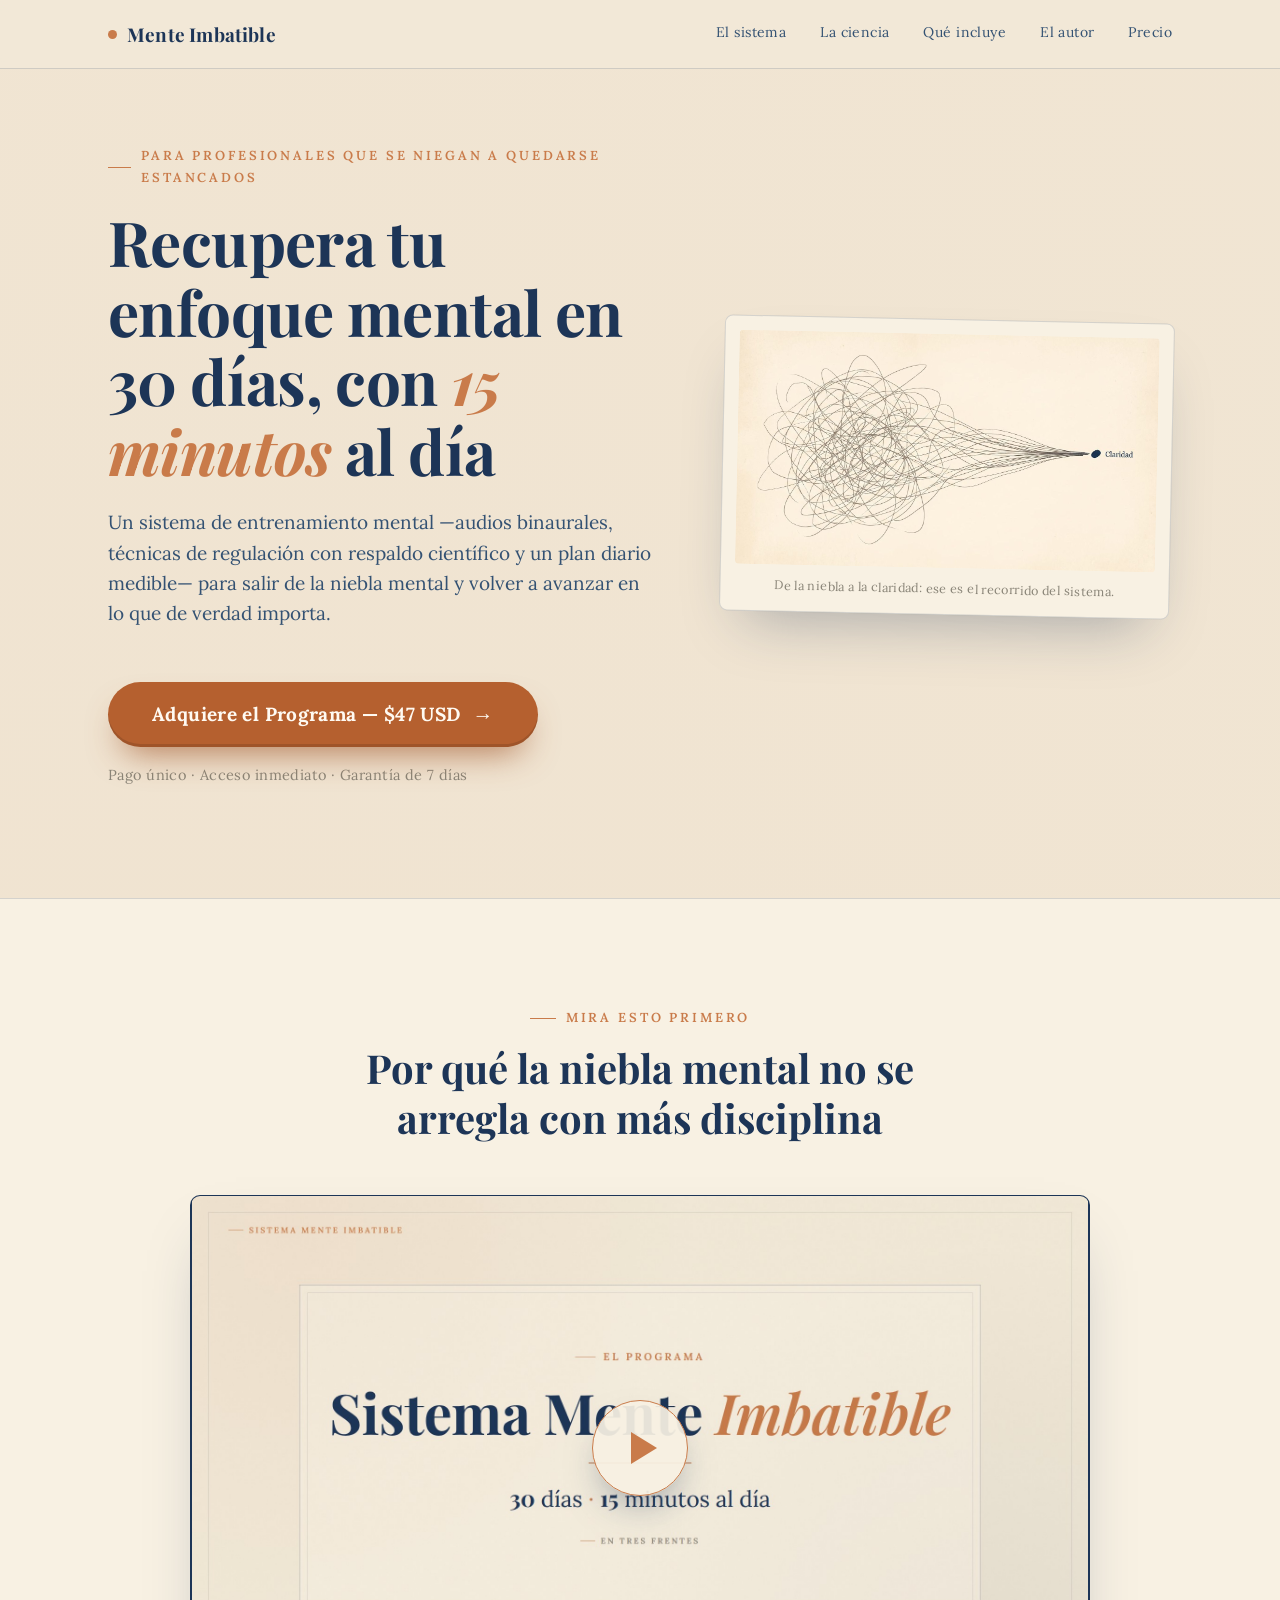
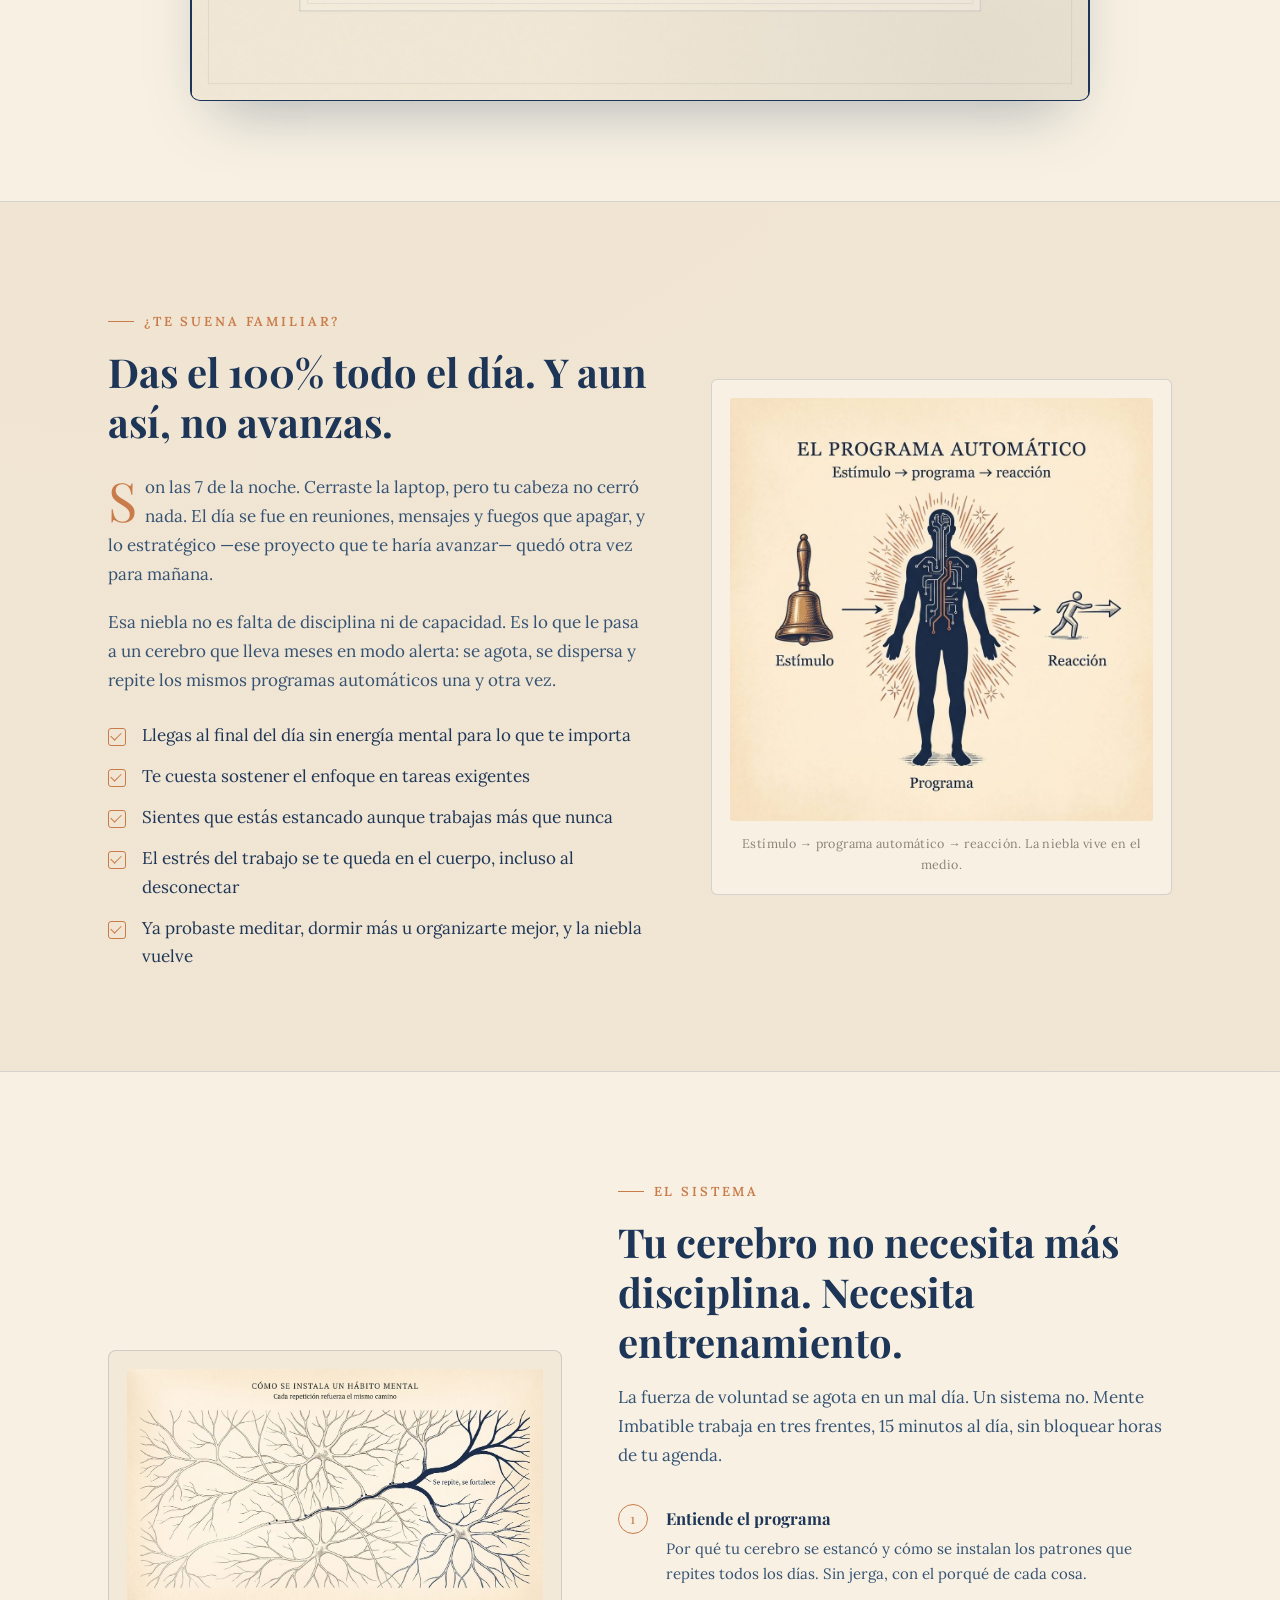
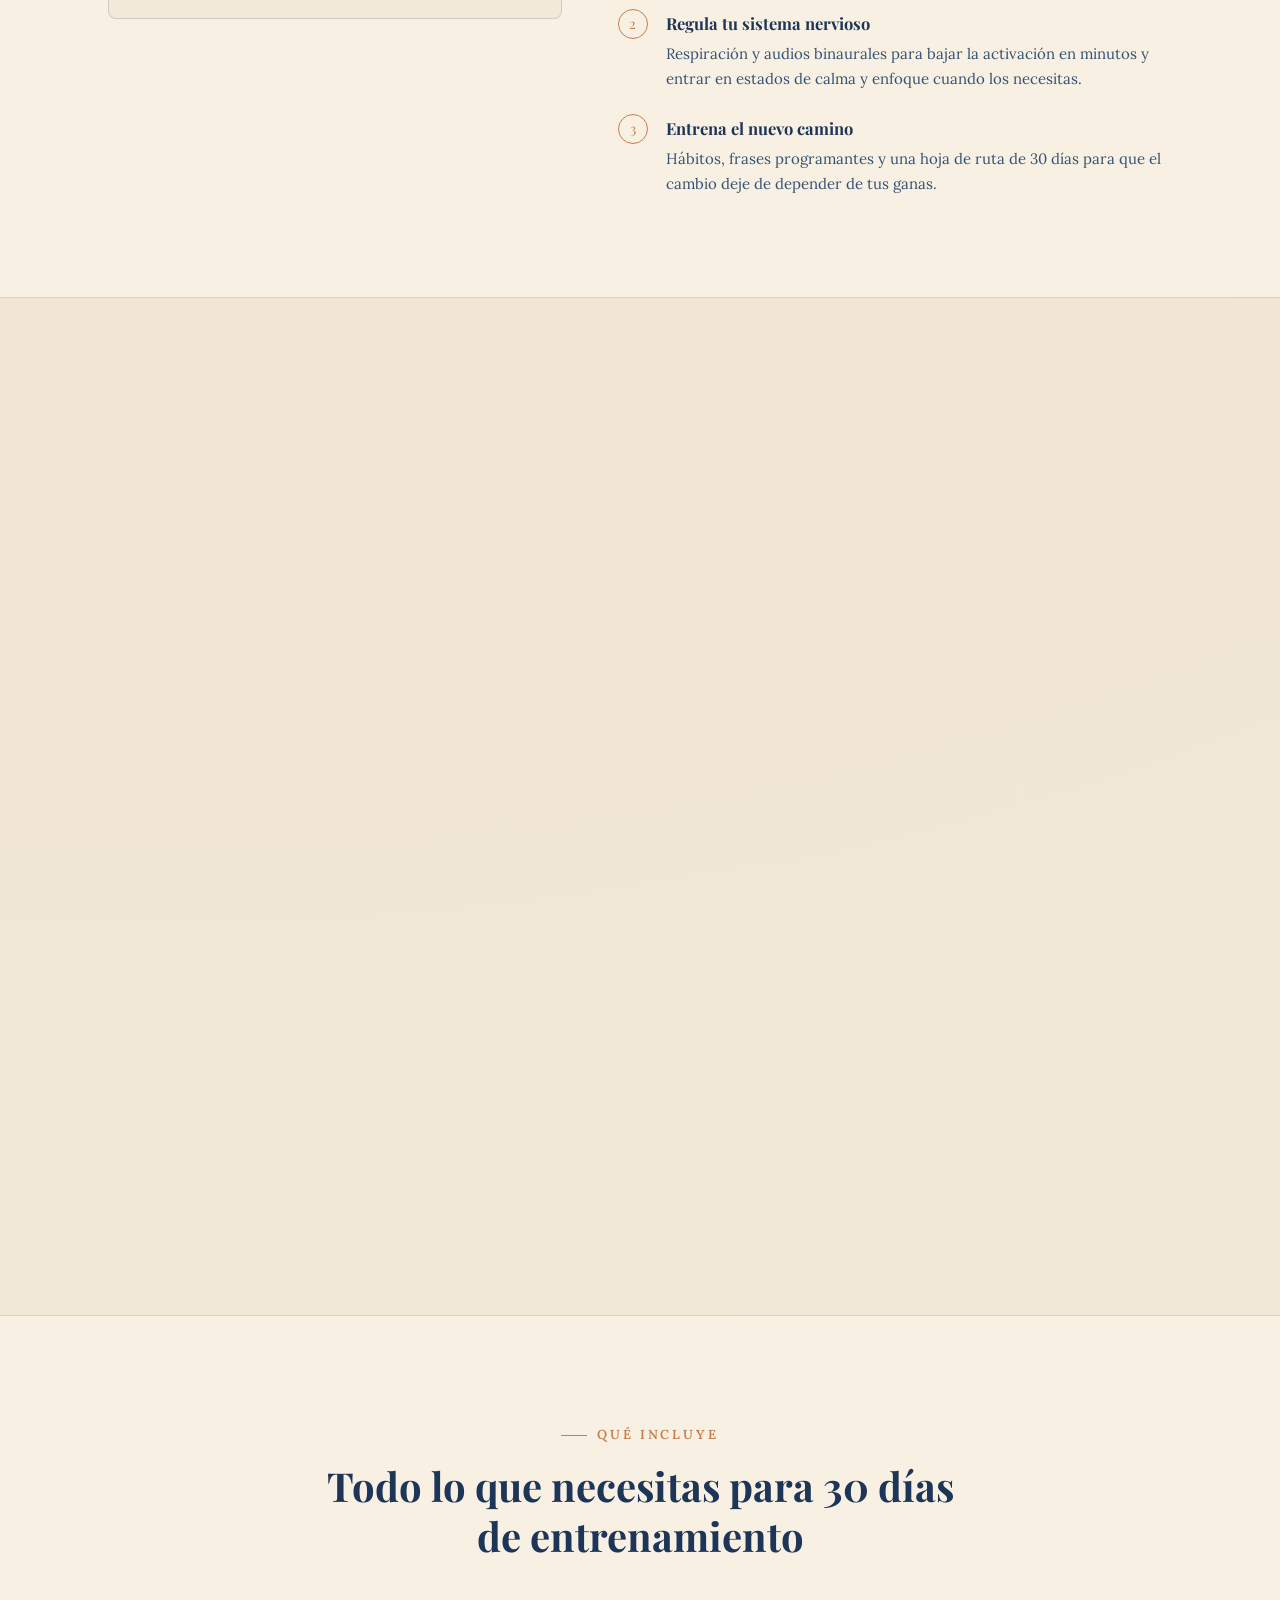
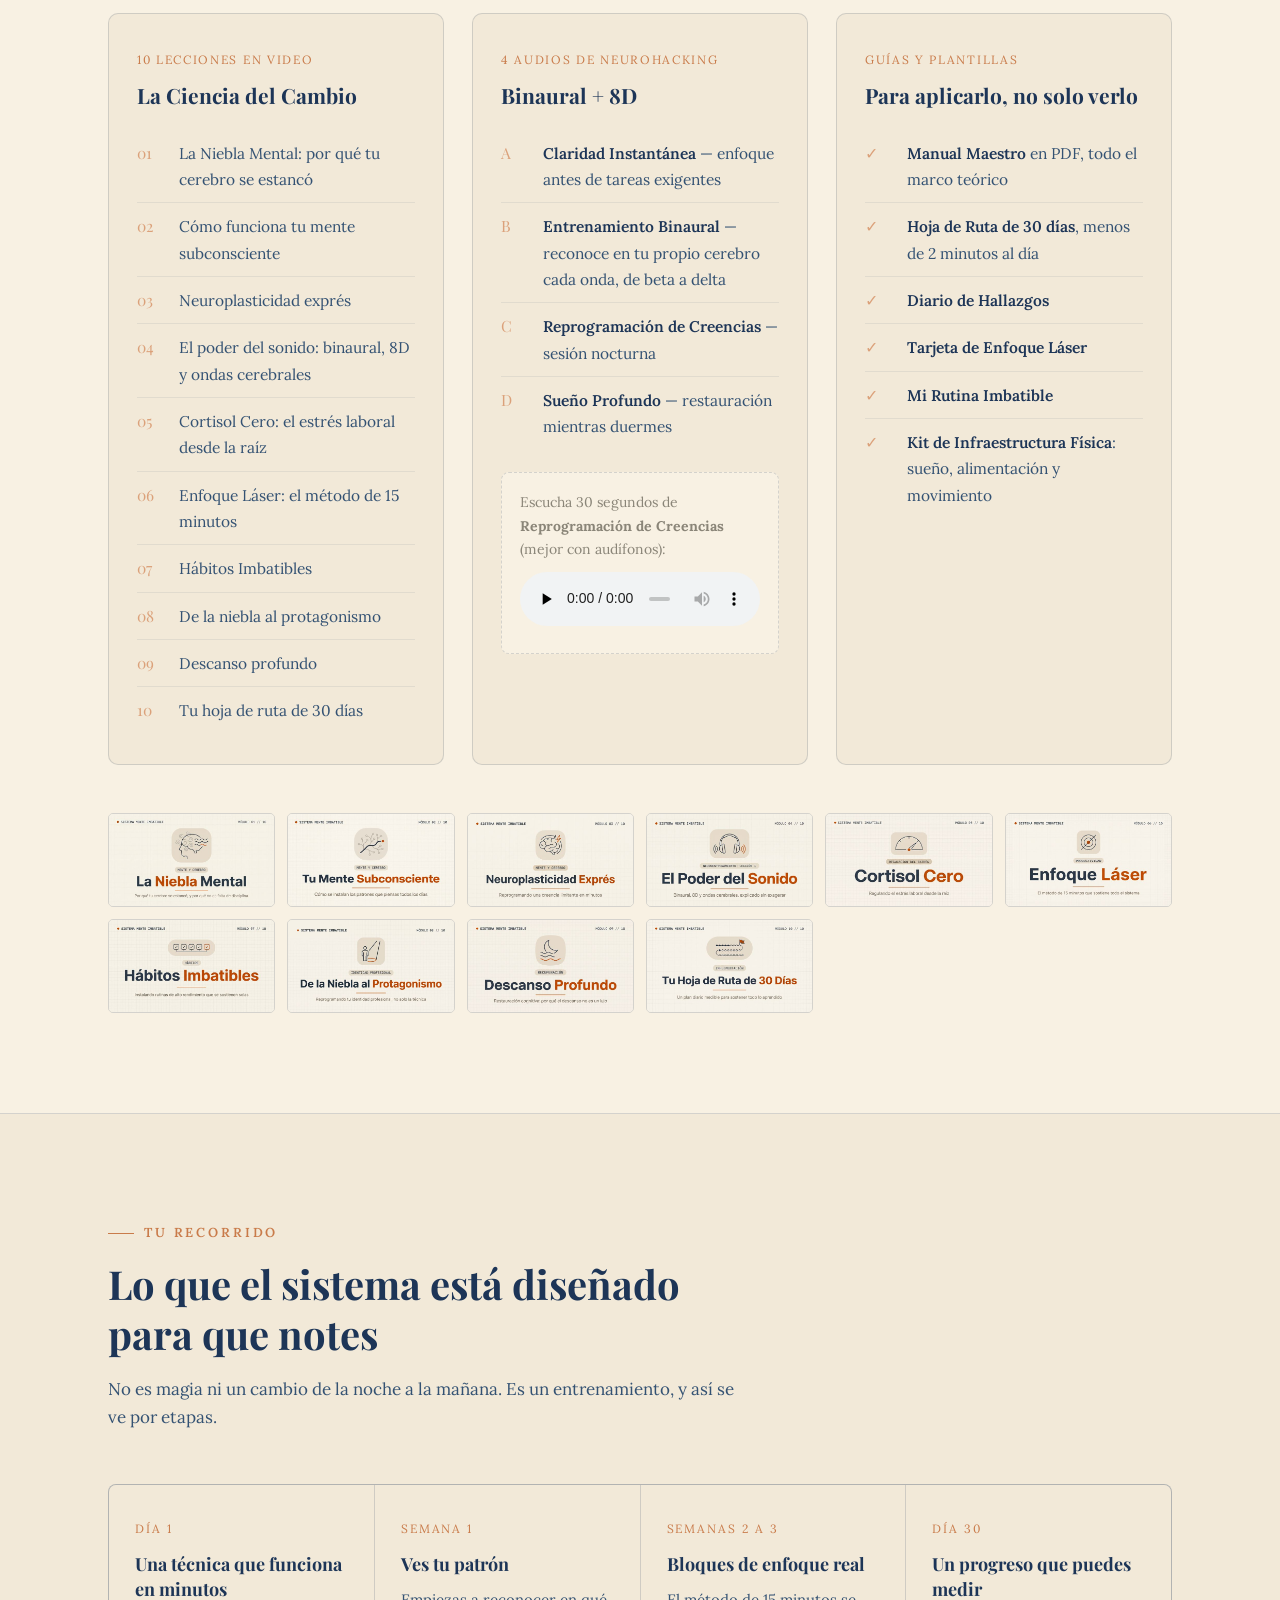
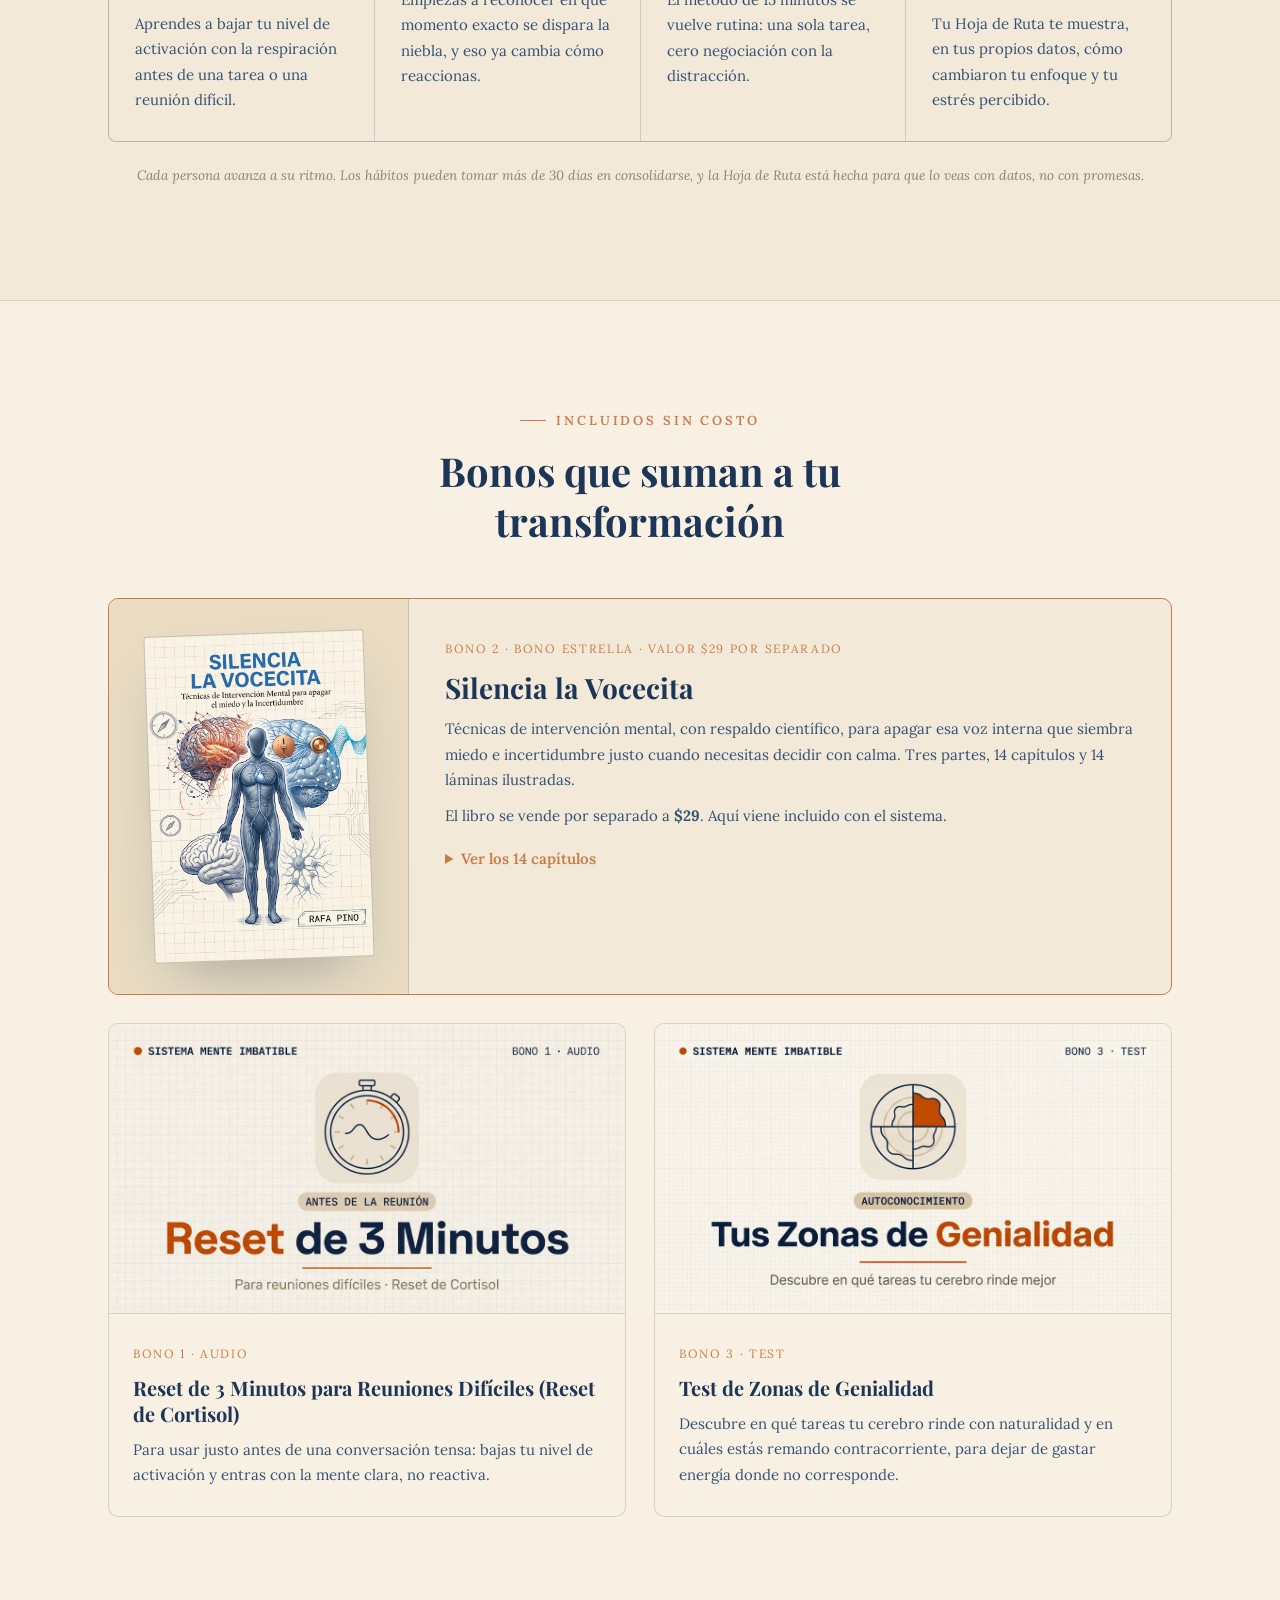
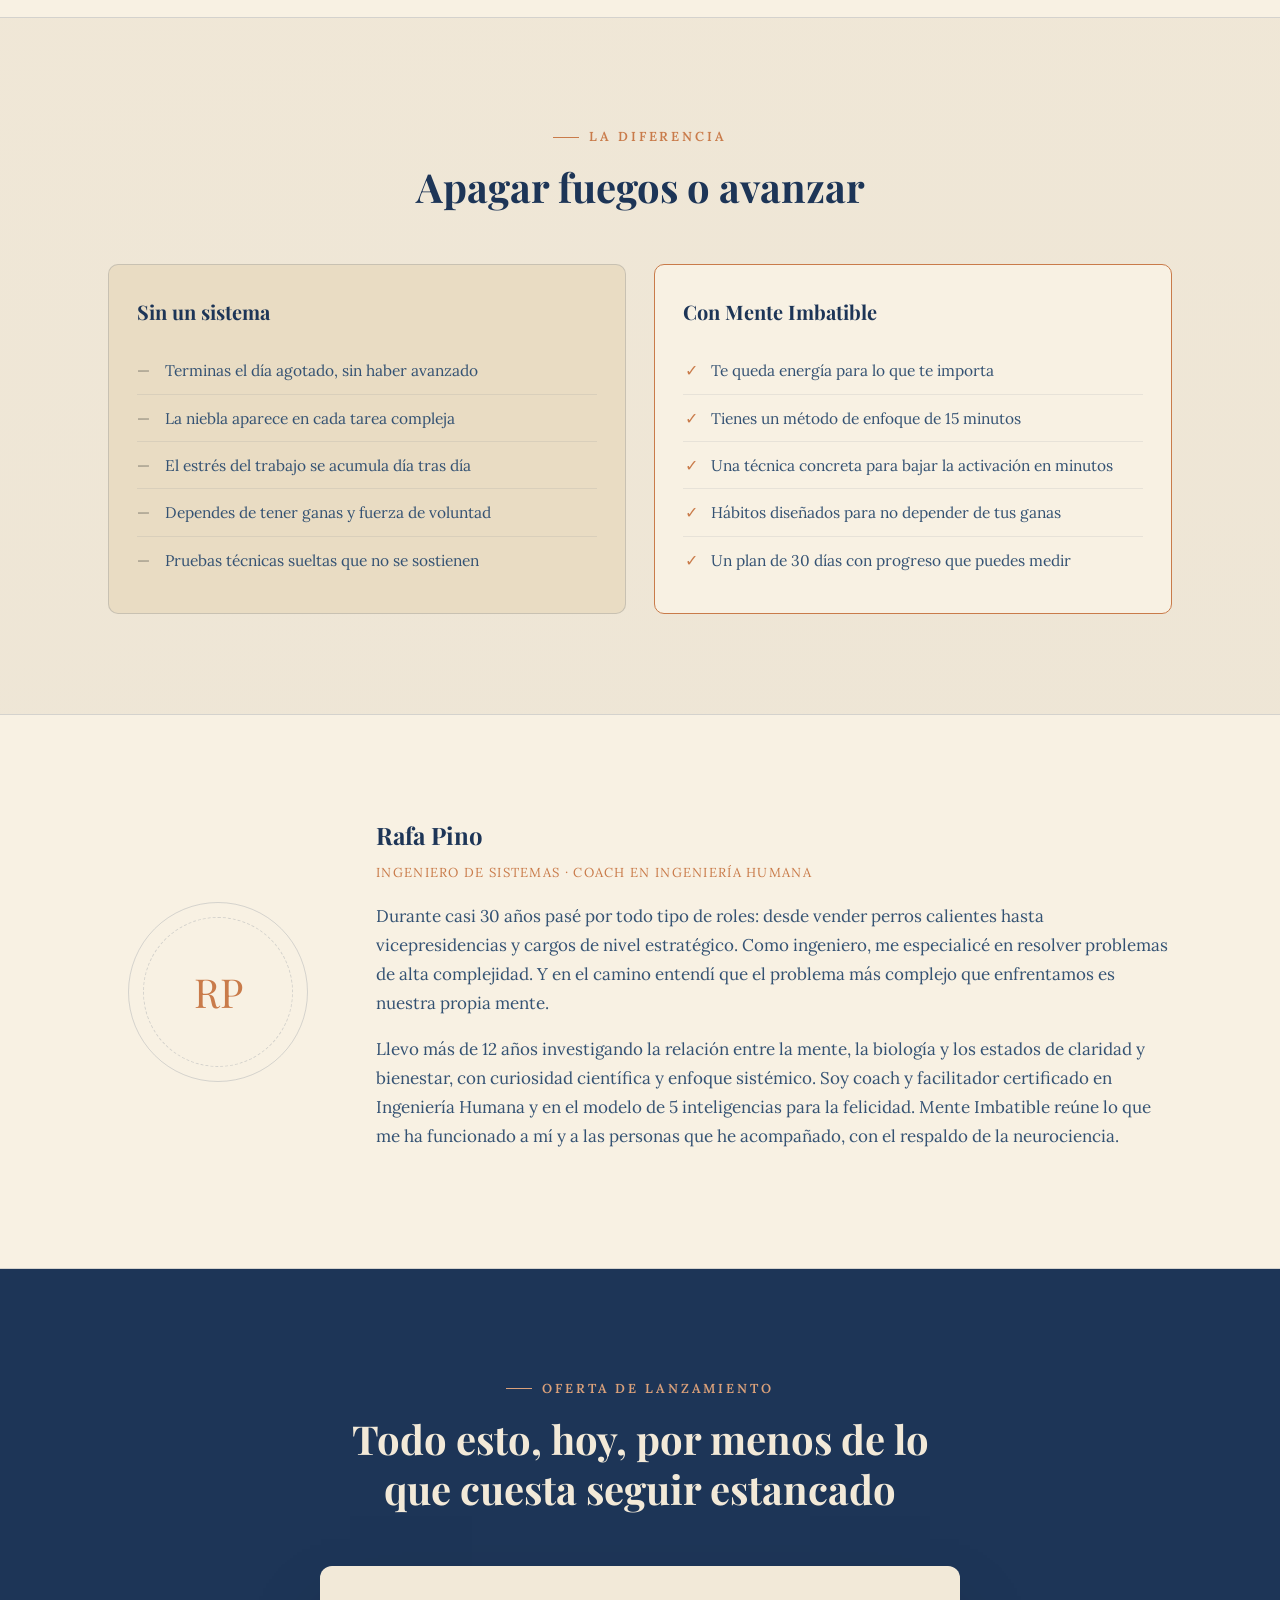
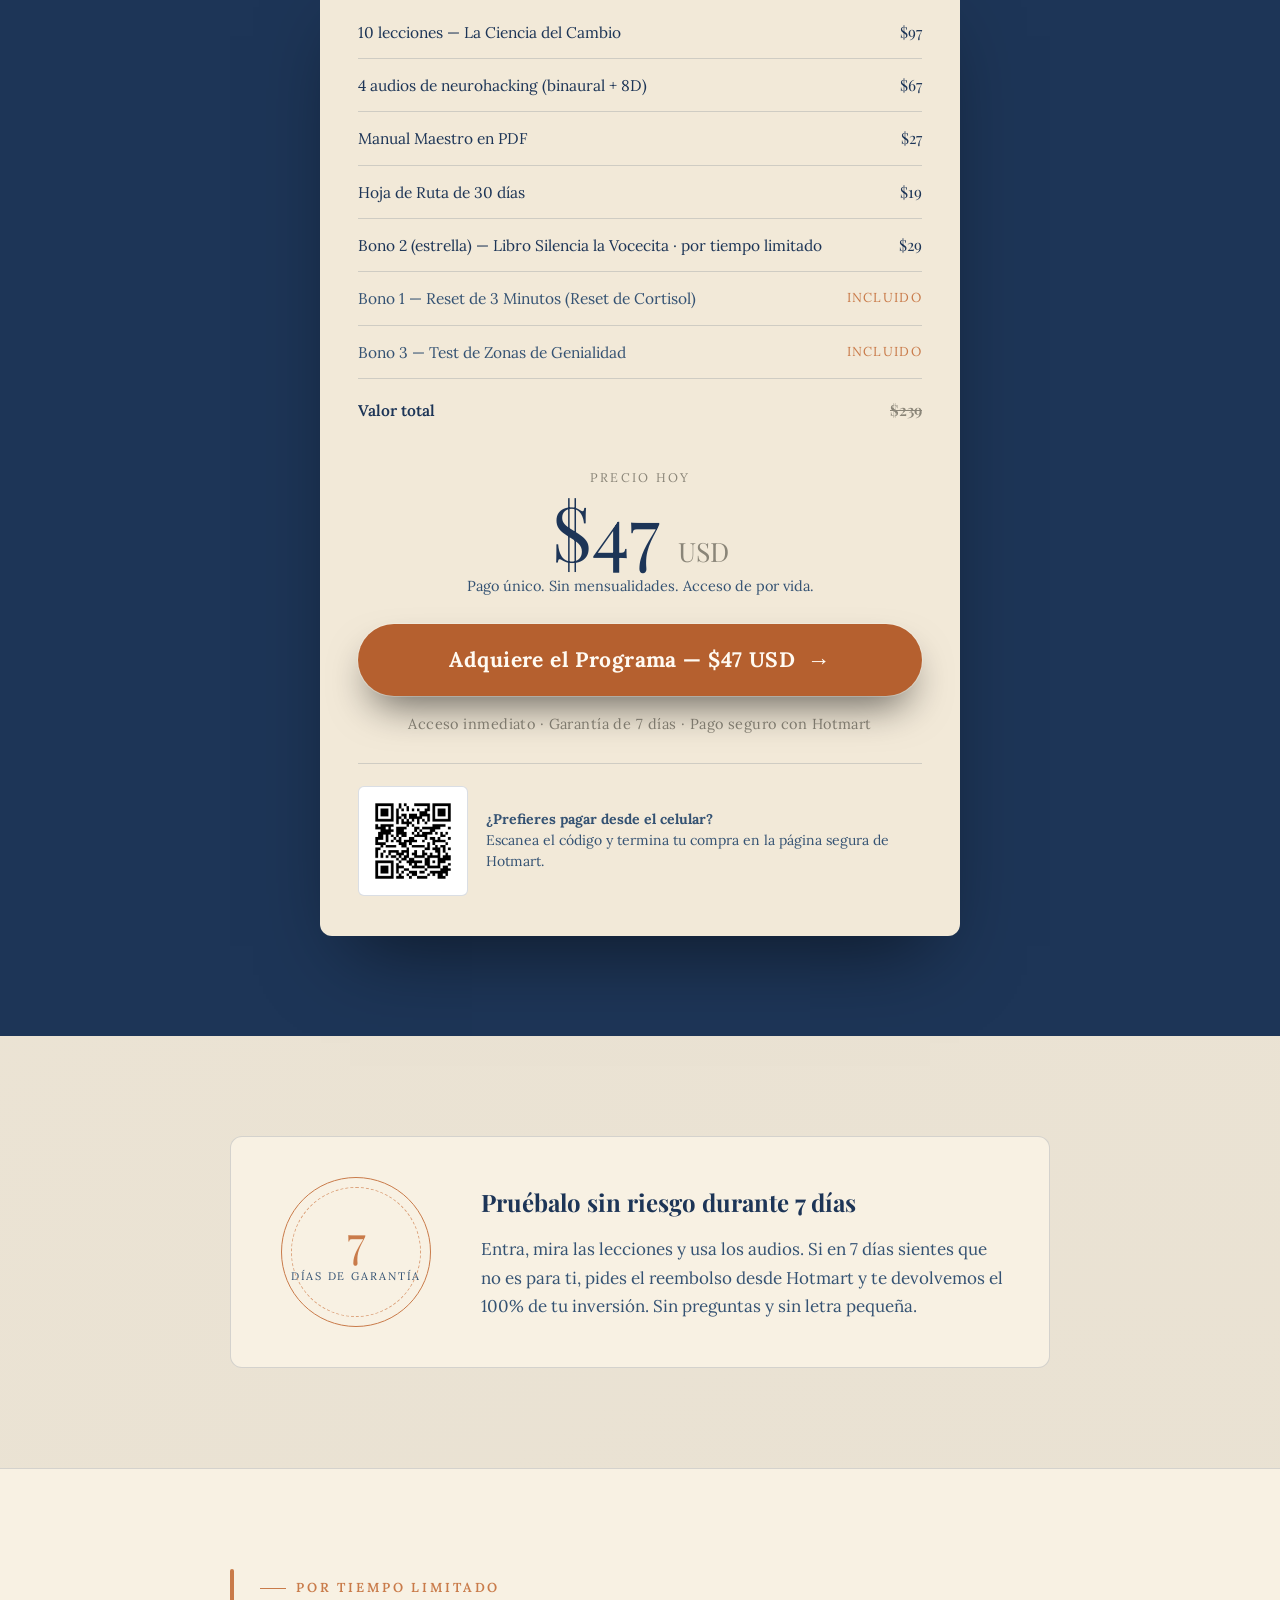
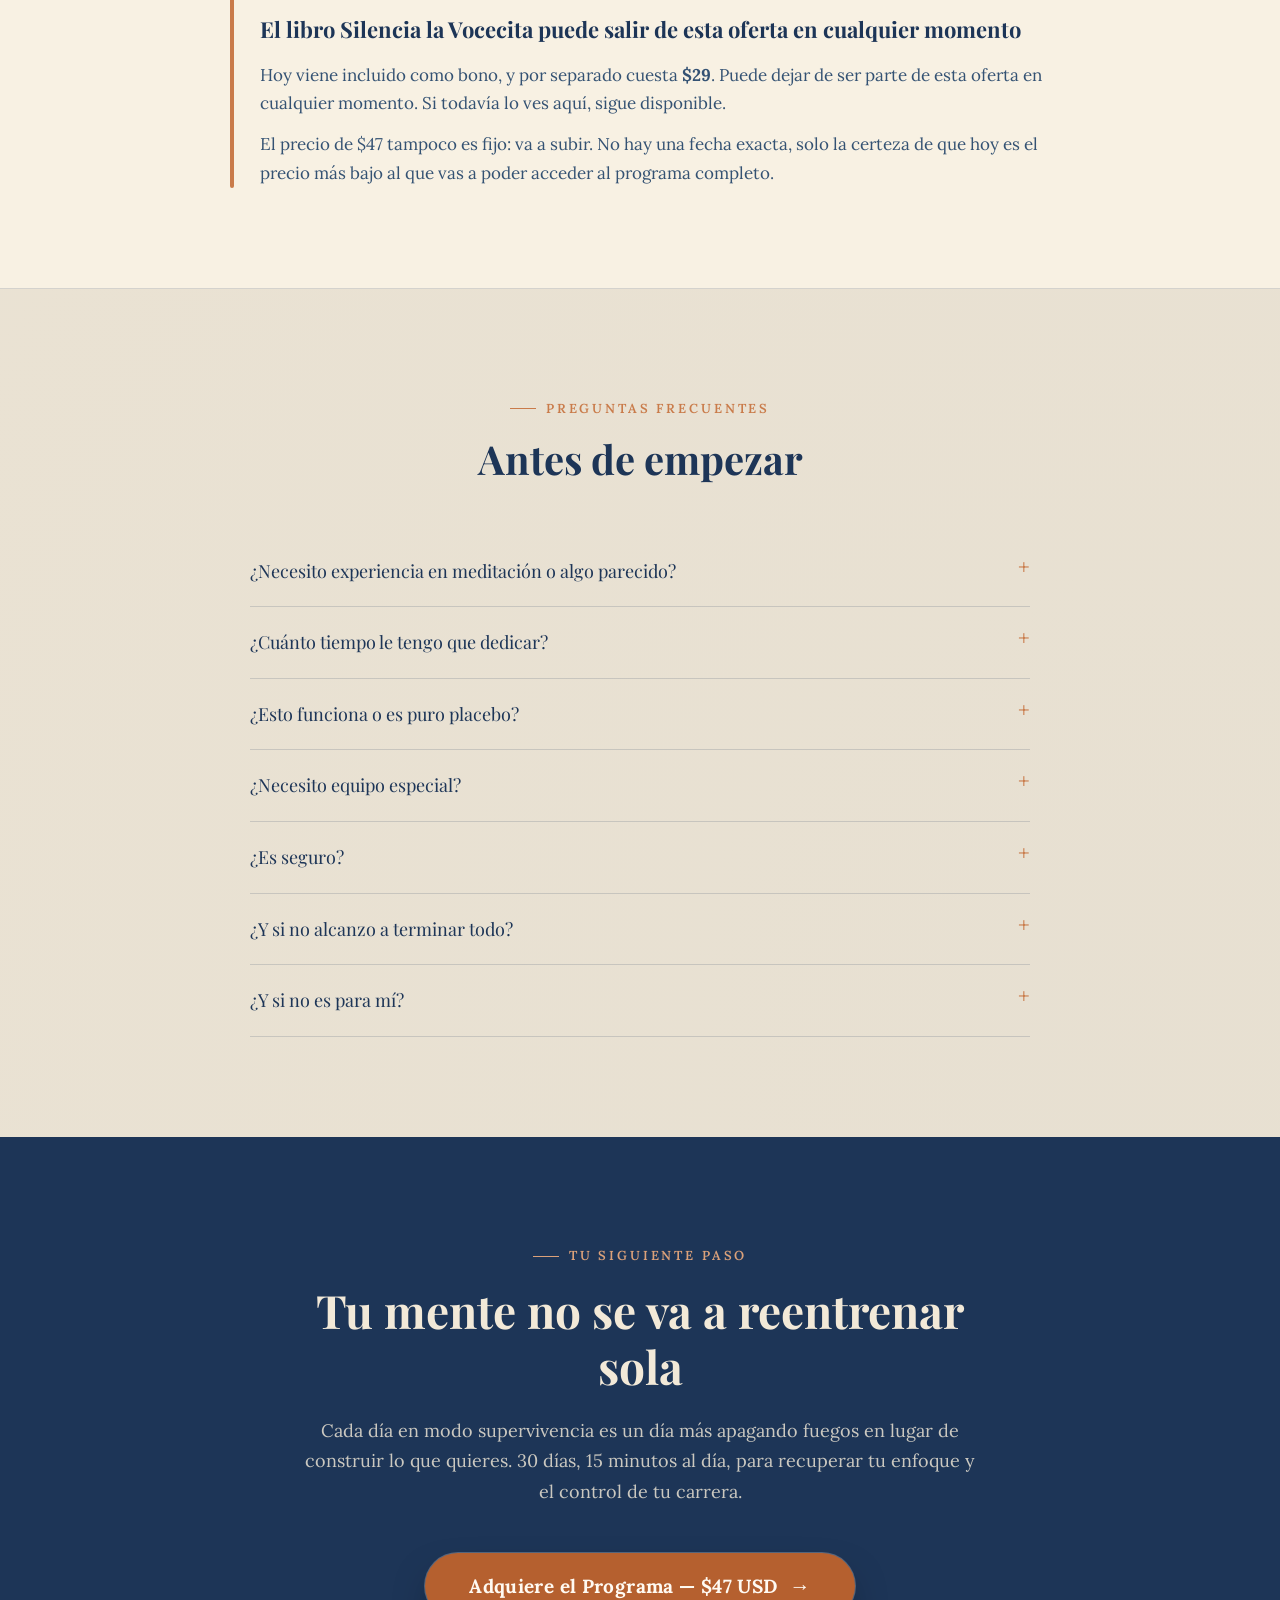
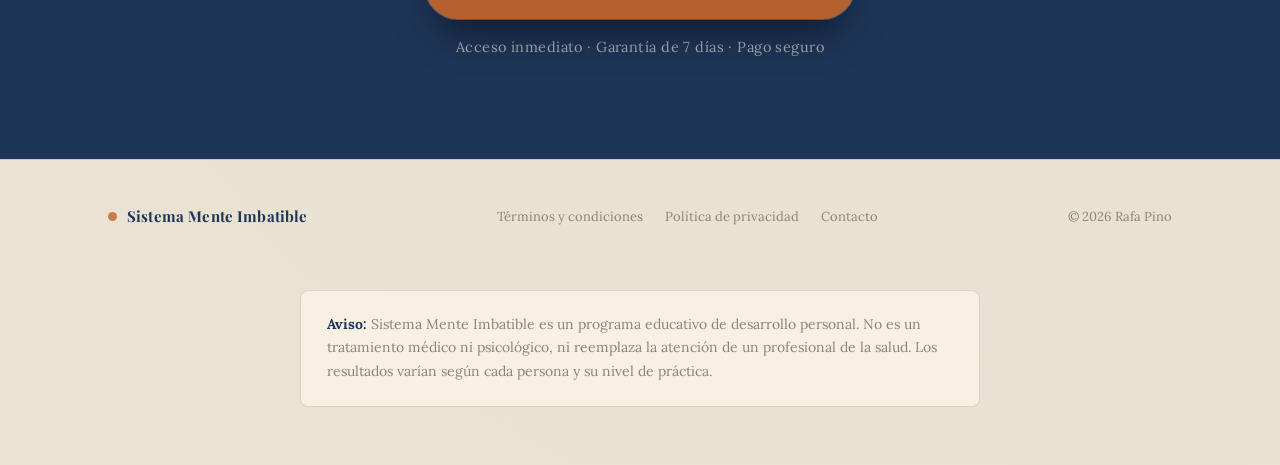
==== commit d337715a: "VSL: lógica del botón de play dentro del HTML y controles de respaldo Co-Authored-By: Claude Opus 5." ====
--- a/index.html
+++ b/index.html
@@ -10,7 +10,7 @@
 <link rel="preconnect" href="https://fonts.gstatic.com" crossorigin>
 <link href="https://fonts.googleapis.com/css2?family=Playfair+Display:ital,wght@0,600;0,700;1,600&family=Lora:ital,wght@0,400;0,500;0,600;1,400&display=swap" rel="stylesheet">
 
-<link rel="stylesheet" href="css/styles.css">
+<link rel="stylesheet" href="css/styles.css?v=2">
 </head>
 <body>
 
@@ -59,11 +59,21 @@
         <h2>Por qué la niebla mental no se arregla con más disciplina</h2>
       </div>
       <div class="video-frame reveal">
-        <video playsinline preload="none" poster="video/vsl-poster.jpg">
+        <video controls playsinline preload="none" poster="video/vsl-poster.jpg">
           <source src="video/vsl-mente-imbatible.mp4" type="video/mp4">
           <track kind="subtitles" src="video/vsl-mente-imbatible.vtt" srclang="es" label="Español">
         </video>
         <button type="button" class="video-play" aria-label="Reproducir el video"><span></span></button>
+        <script>
+          (function () {
+            var f = document.currentScript.parentNode, v = f.querySelector("video"), b = f.querySelector(".video-play");
+            if (!v || !b) return;
+            v.controls = false; f.classList.add("has-play");
+            function start() { f.classList.add("playing"); v.controls = true; }
+            b.addEventListener("click", function () { start(); var p = v.play(); if (p && p.catch) p.catch(function () {}); });
+            v.addEventListener("play", start);
+          })();
+        </script>
       </div>
     </div>
   </section>
@@ -522,6 +532,6 @@
   <a class="btn" data-checkout href="https://pay.hotmart.com/F107381026O">Adquirir</a>
 </div>
 
-<script src="js/main.js"></script>
+<script src="js/main.js?v=2"></script>
 </body>
 </html>
--- a/css/styles.css
+++ b/css/styles.css
@@ -1627,6 +1627,7 @@
 }
 .video-play:hover span { transform: scale(1.06); background: #fffaf2; }
 .video-play:focus-visible span { outline: 3px solid var(--accent-soft); outline-offset: 4px; }
+.video-frame:not(.has-play) .video-play,
 .video-frame.playing .video-play { display: none; }
 @media (max-width: 640px) {
   .video-play span { width: 68px; height: 68px; }
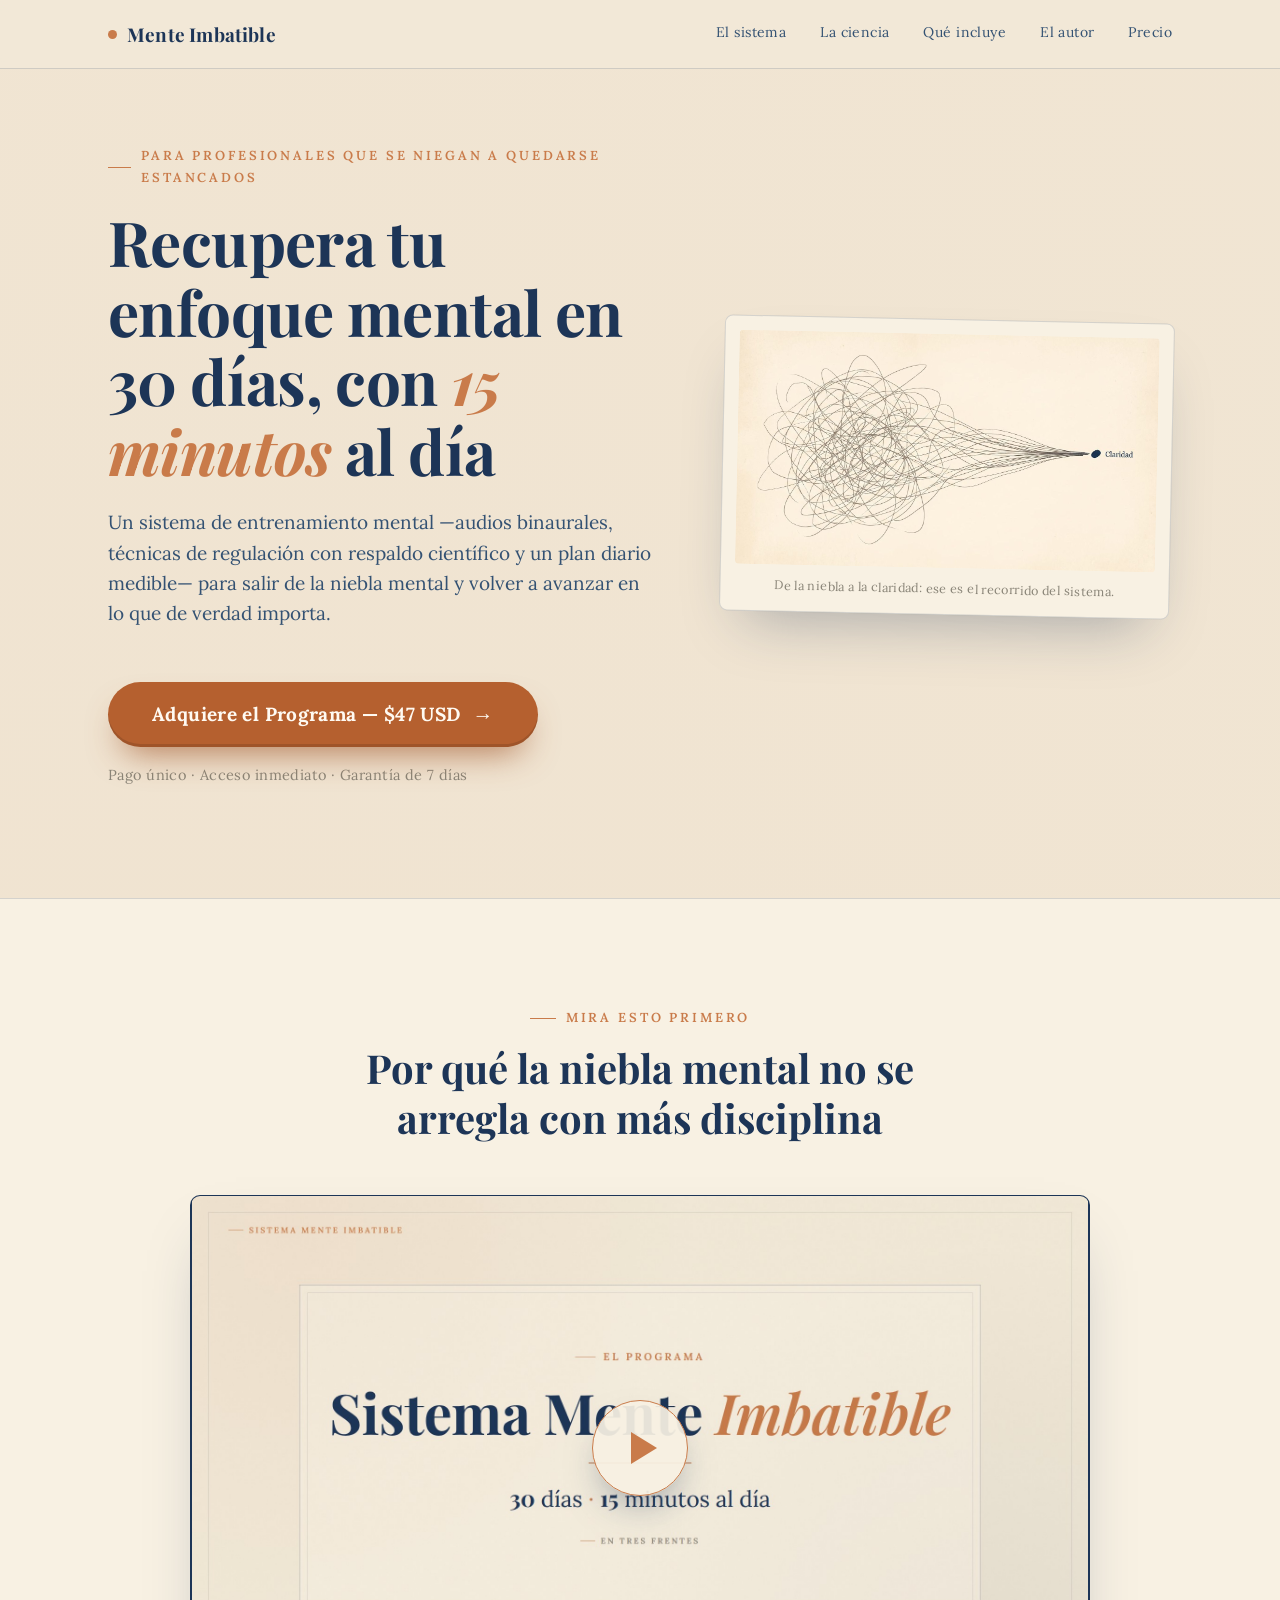
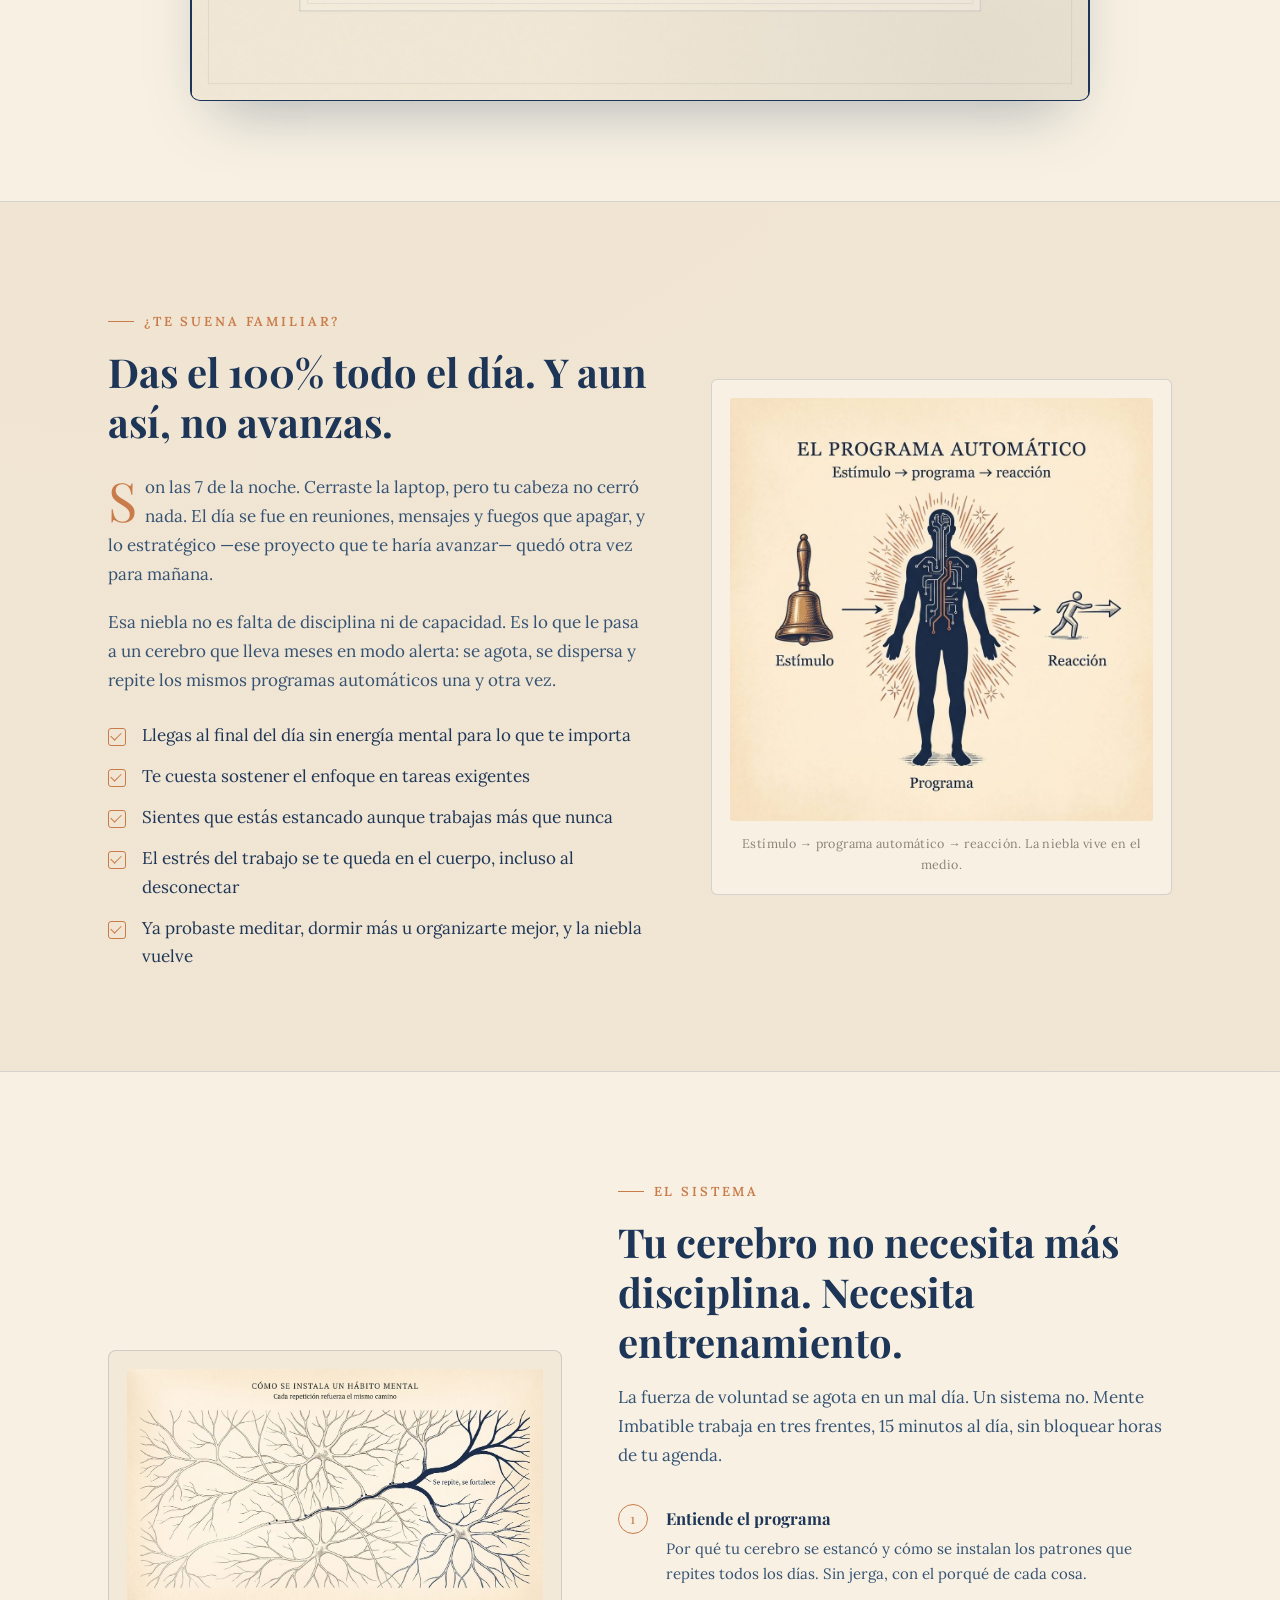
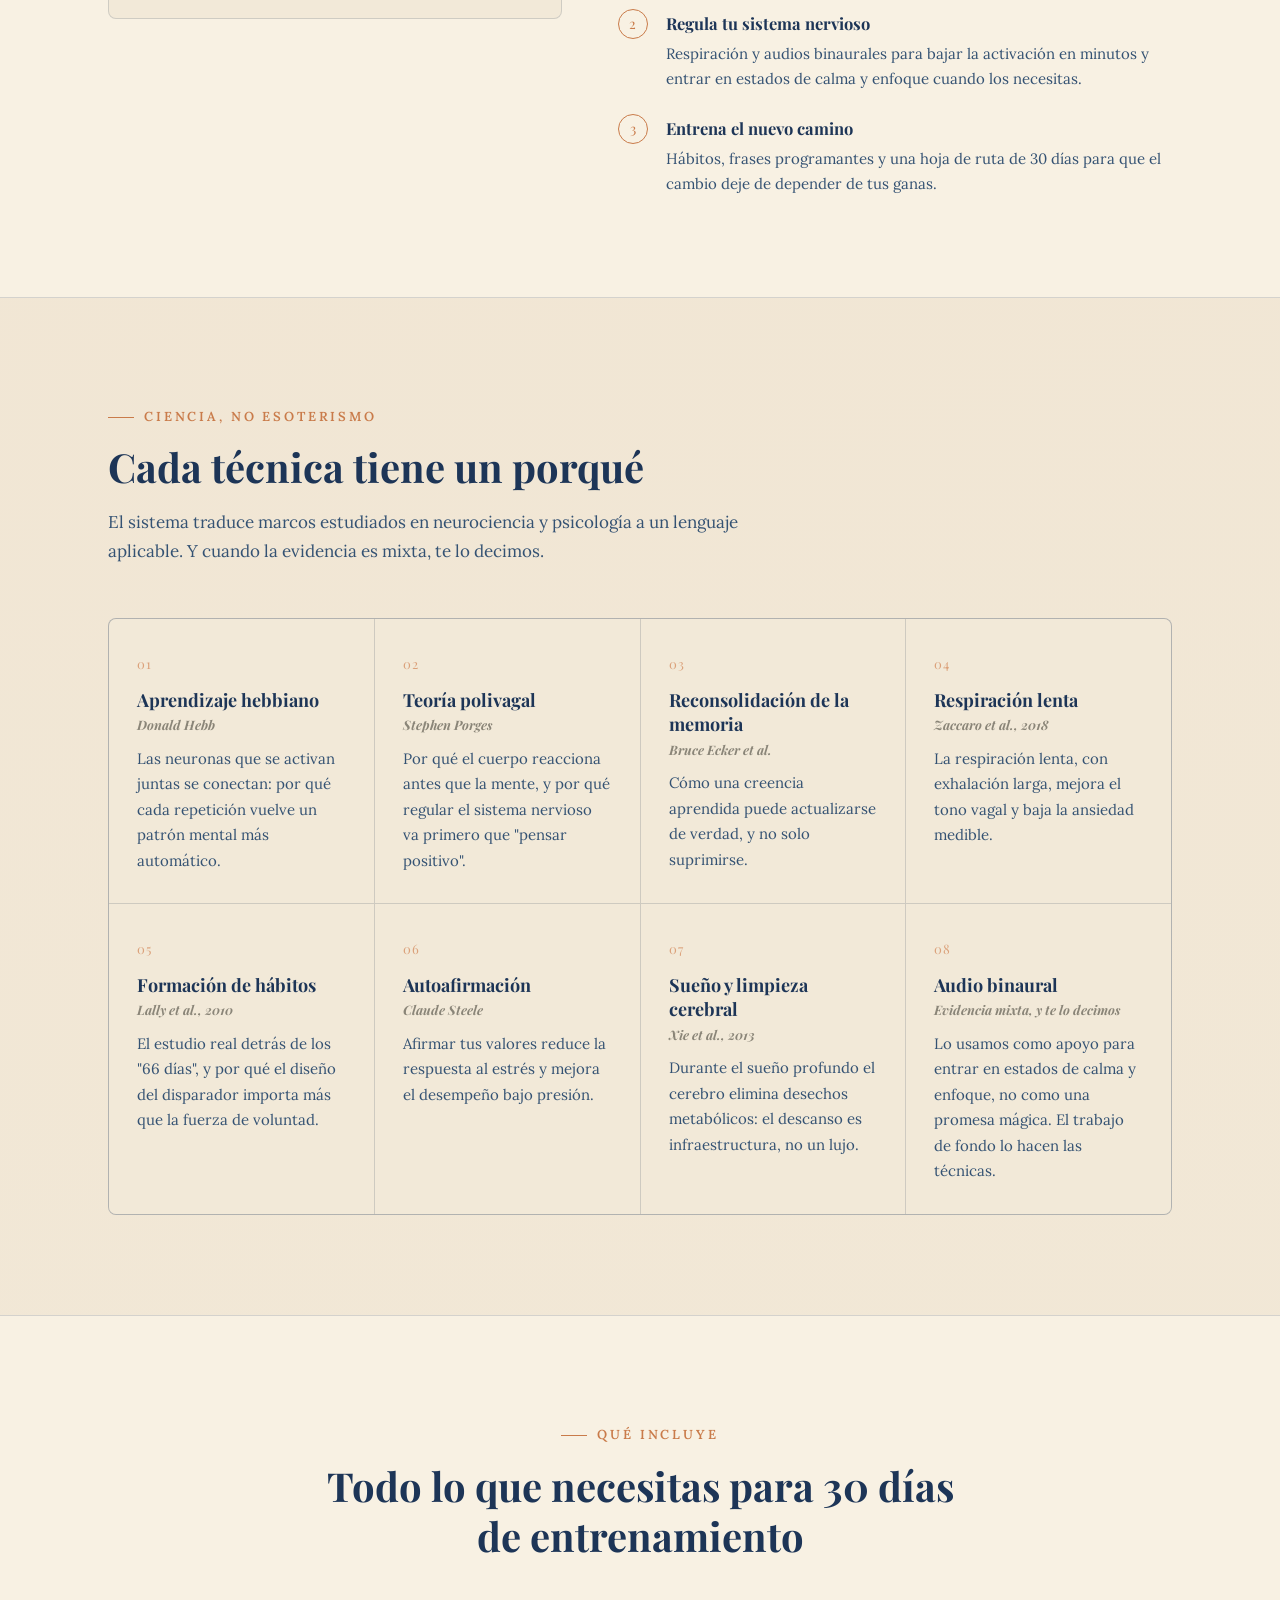
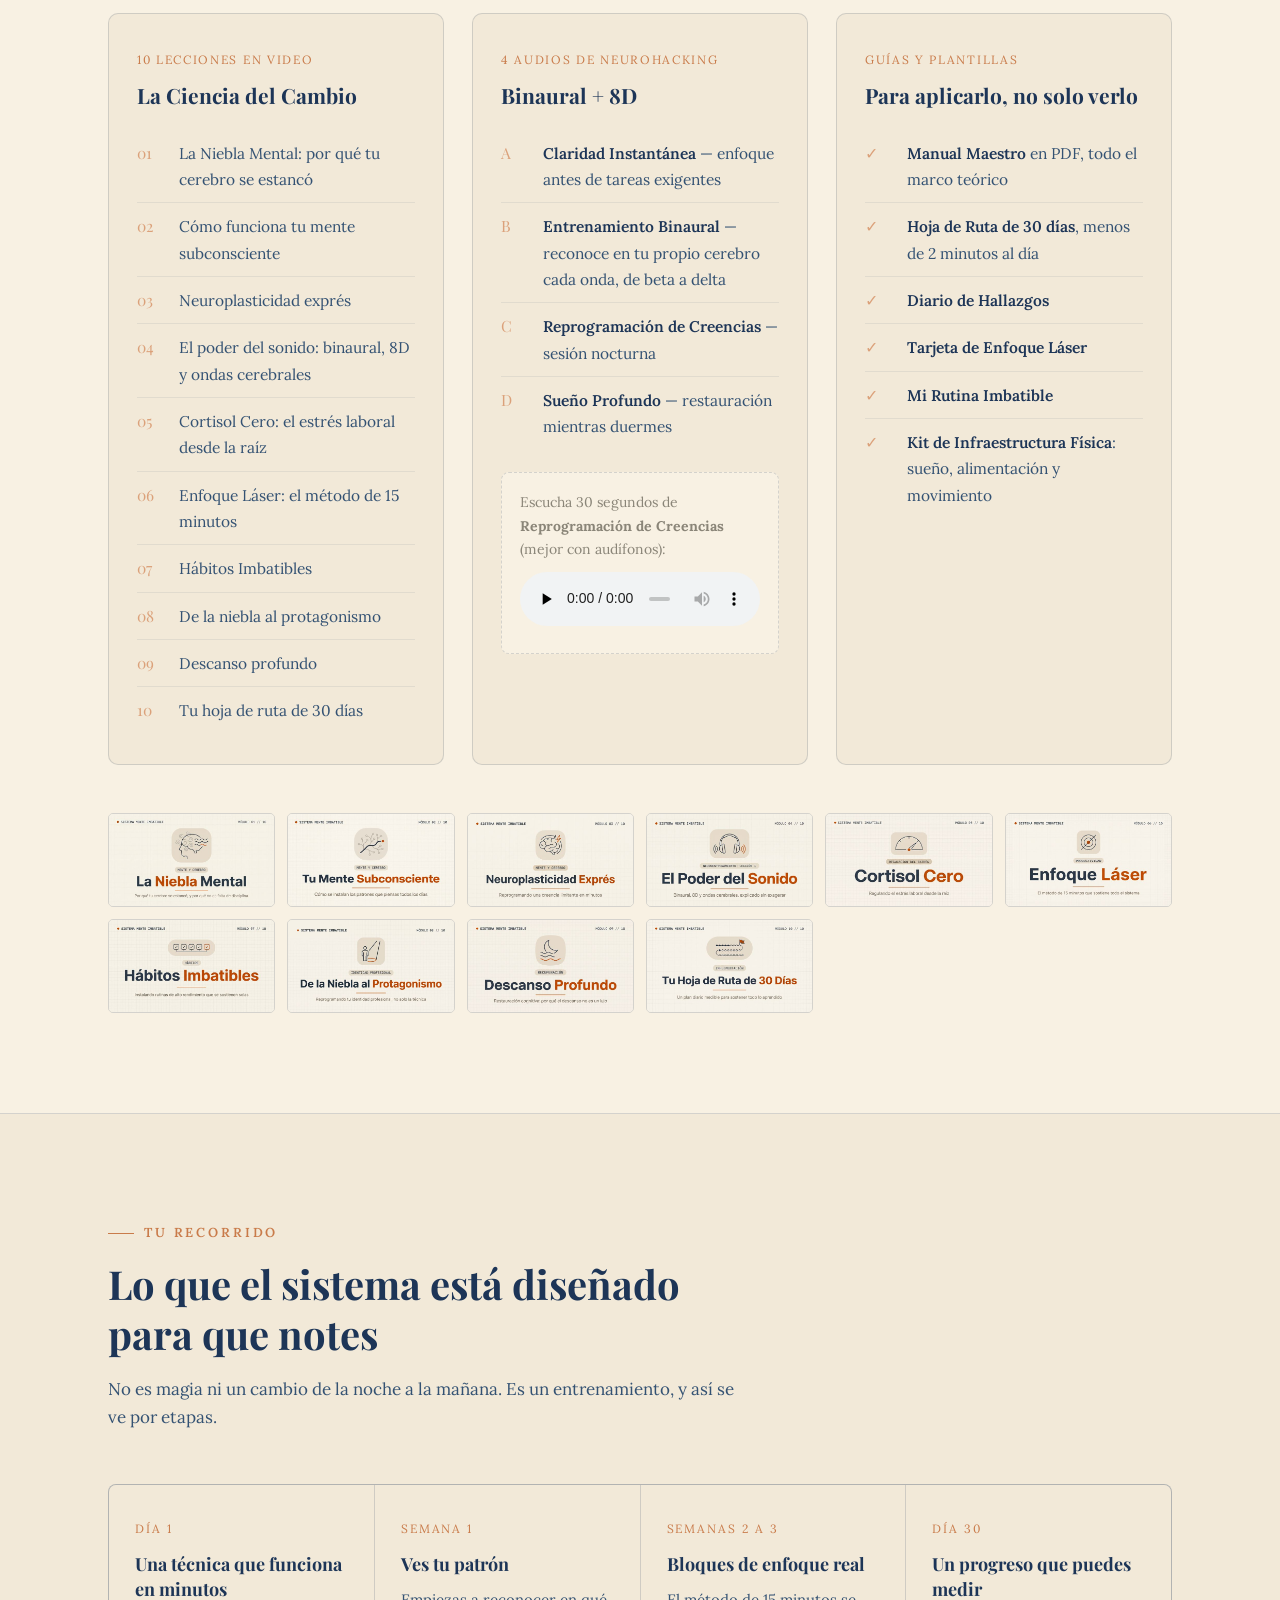
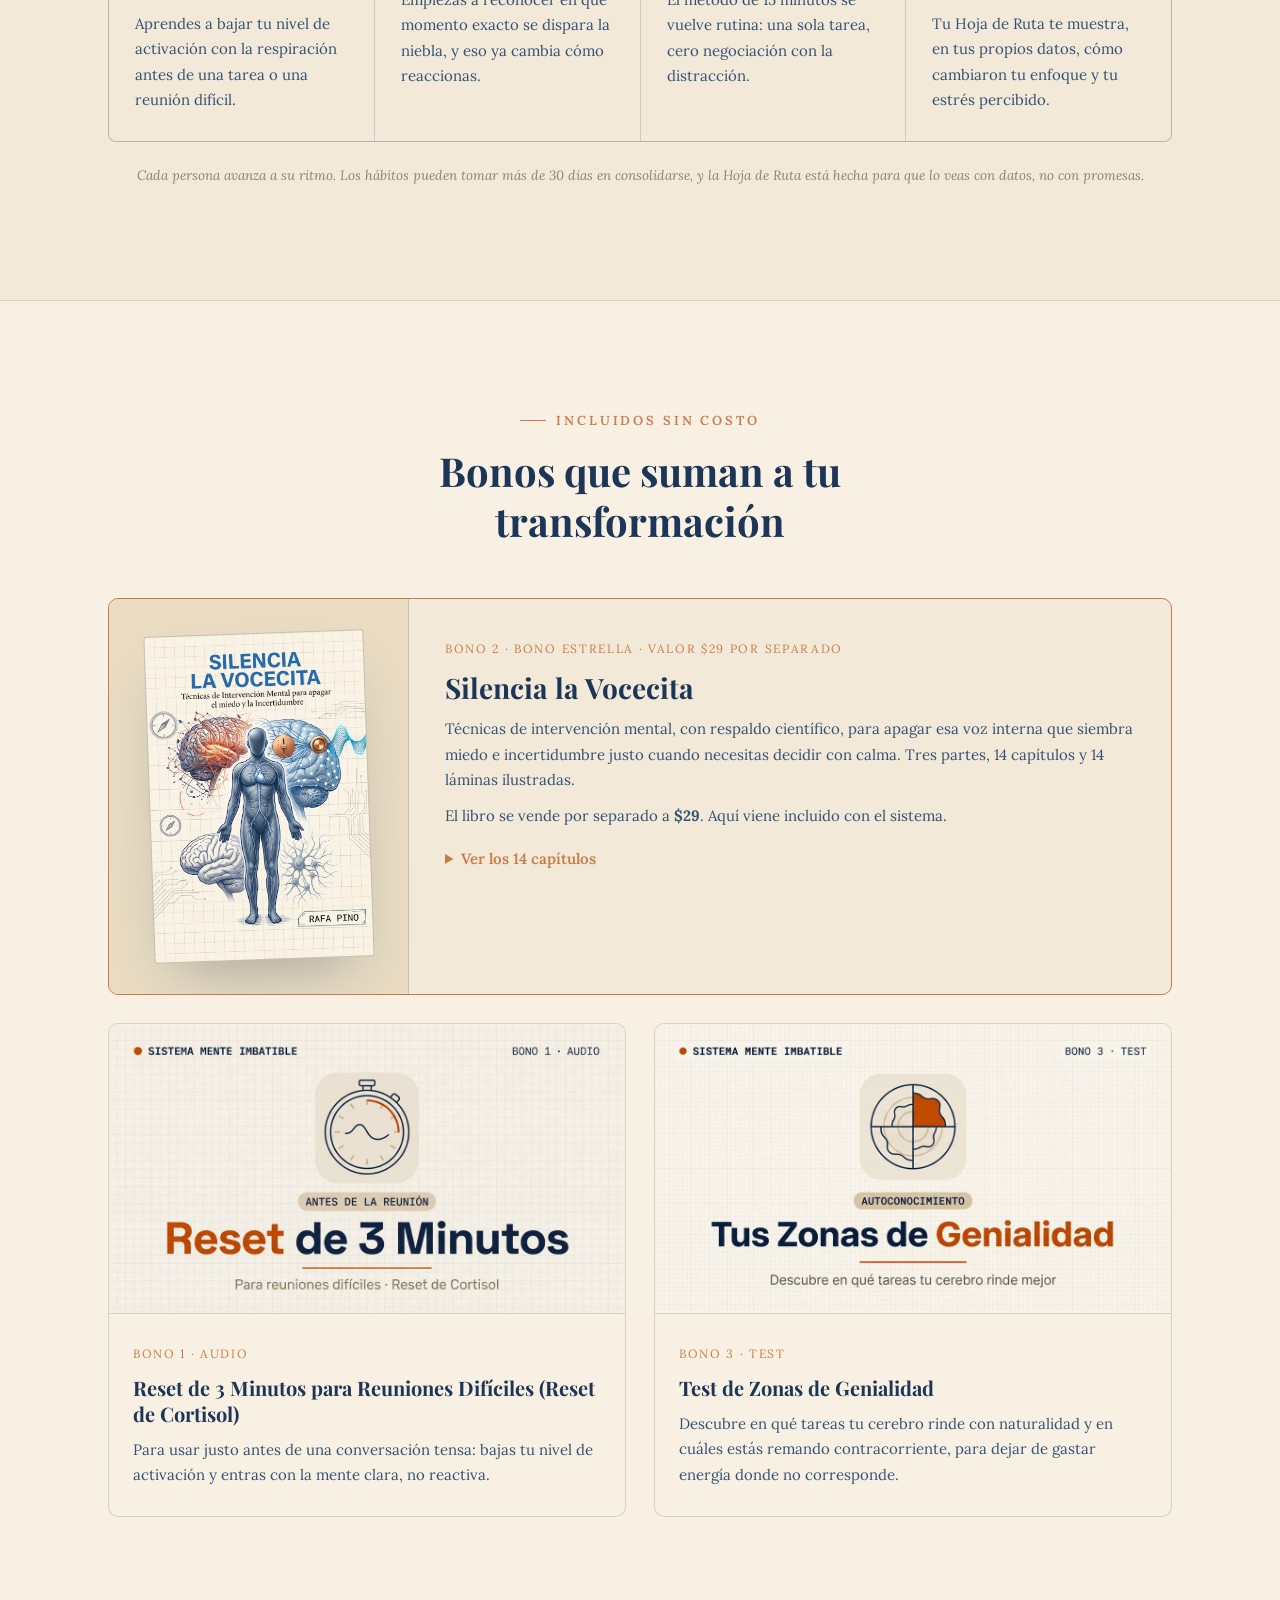
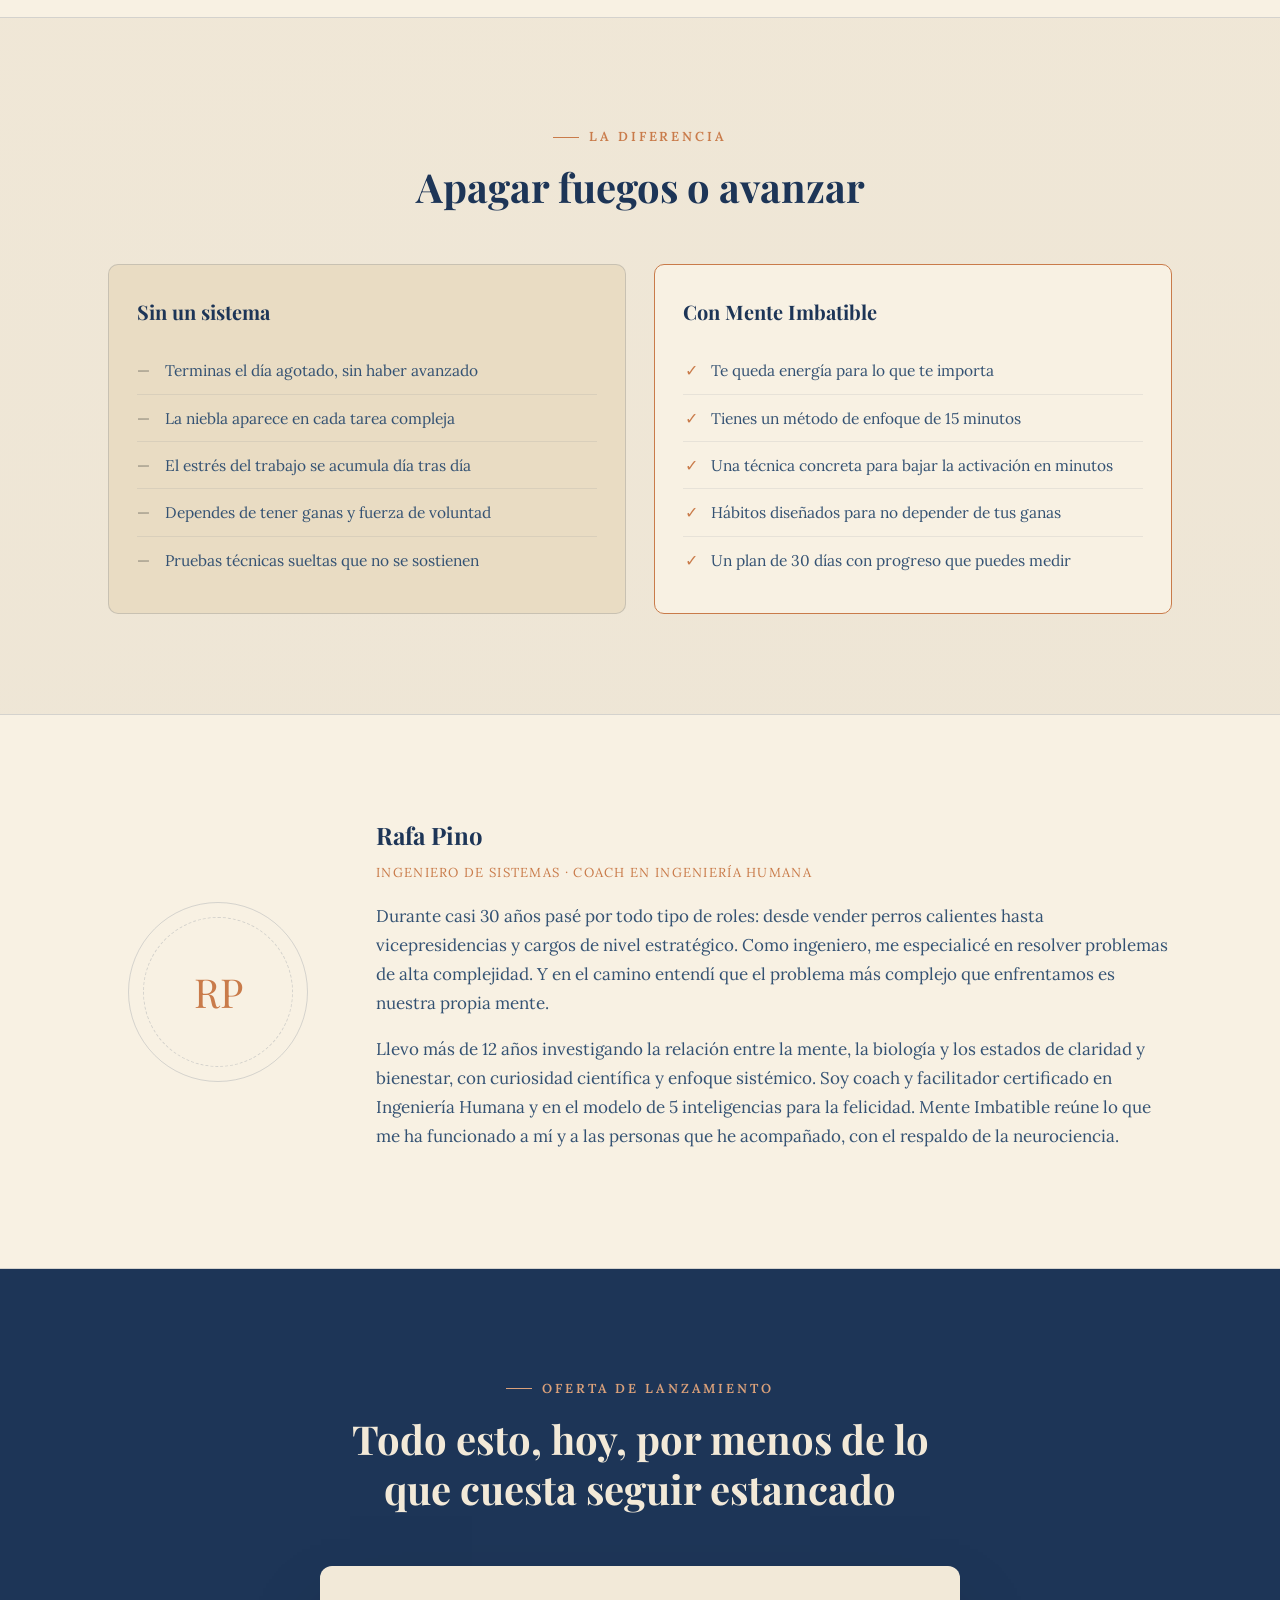
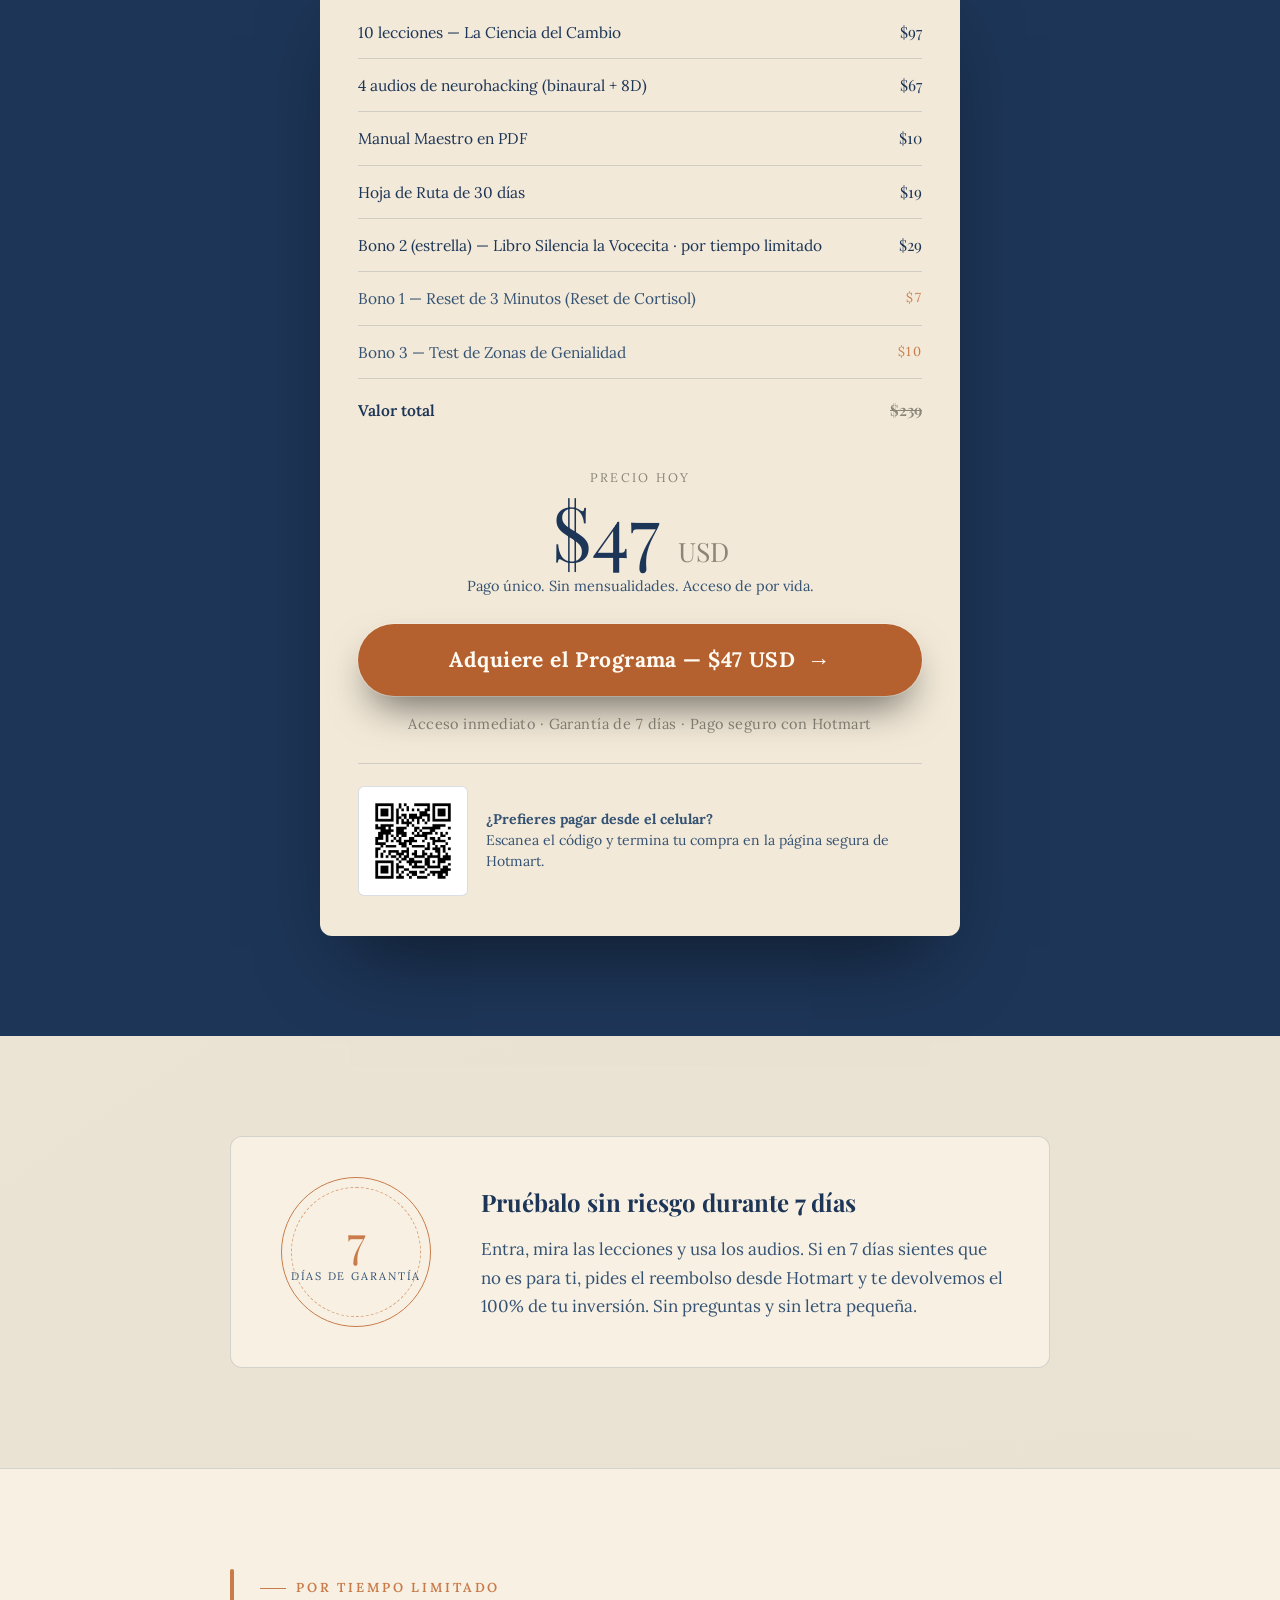
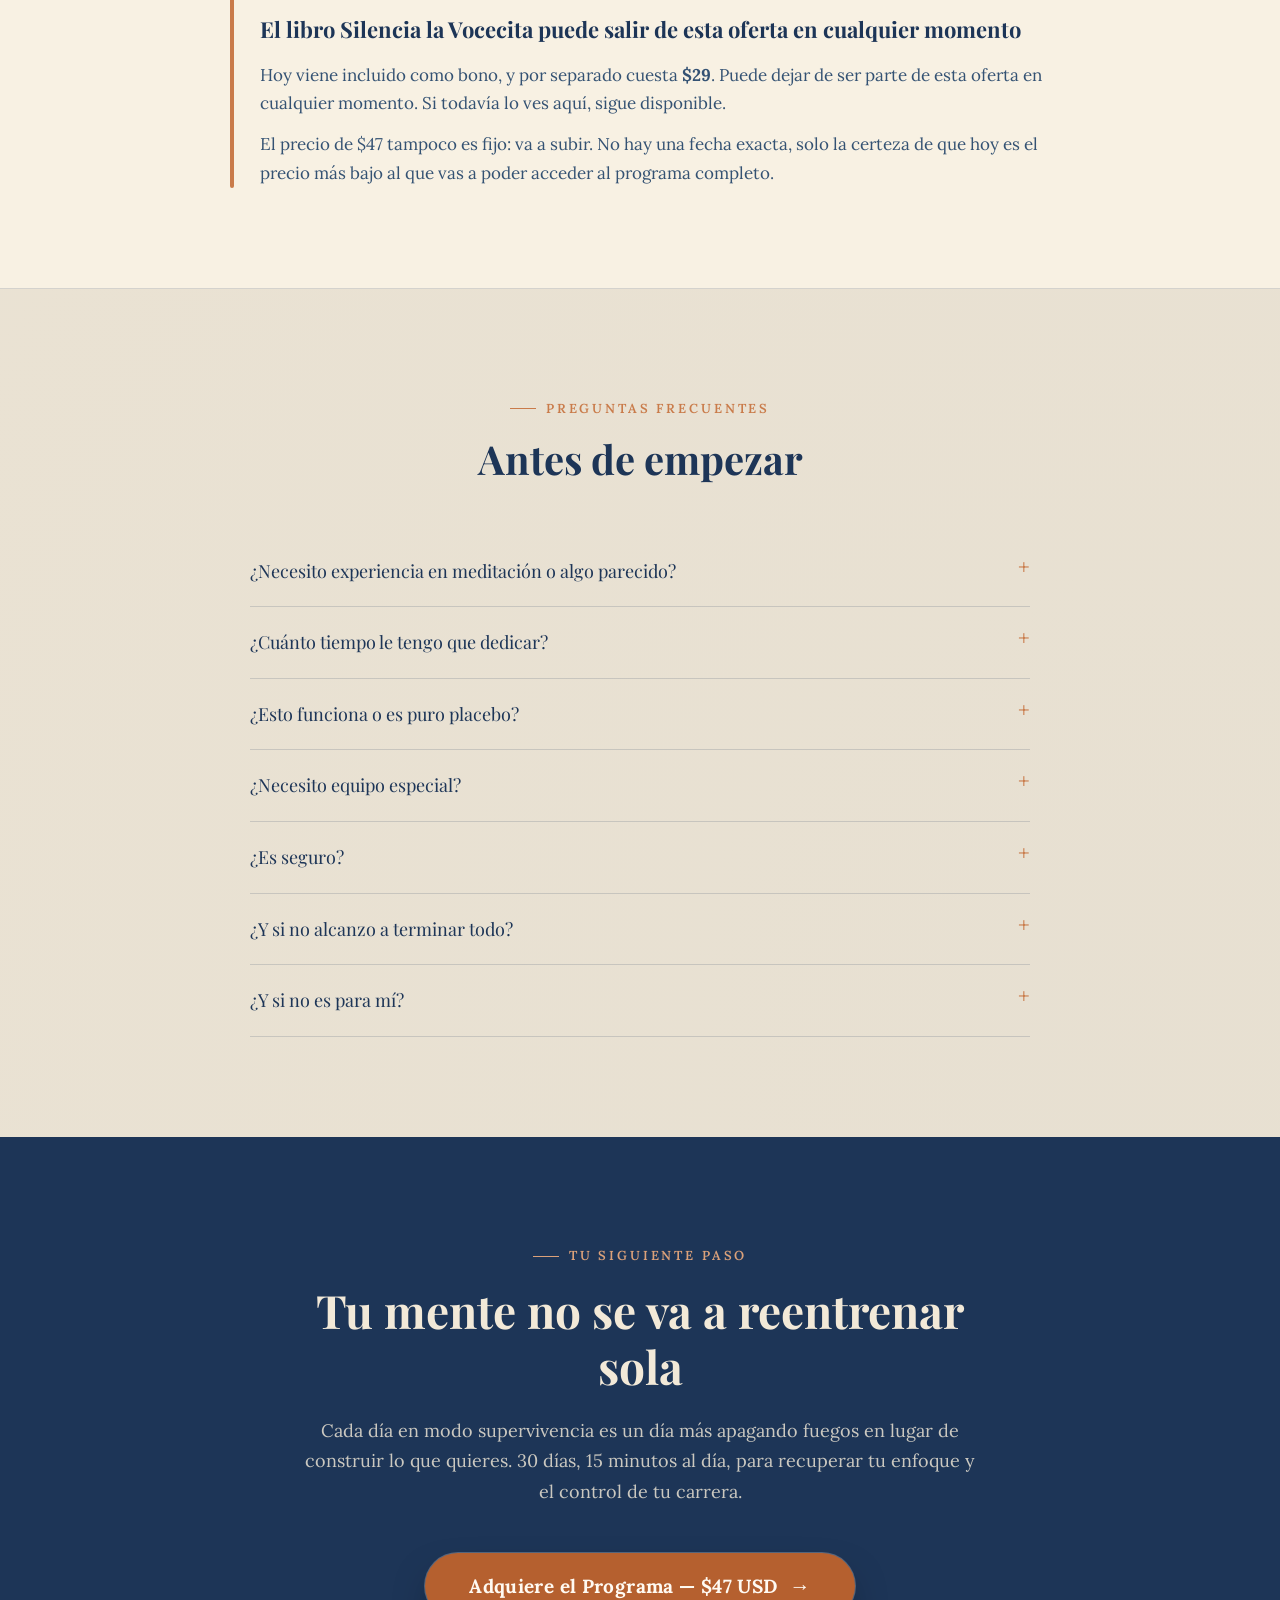
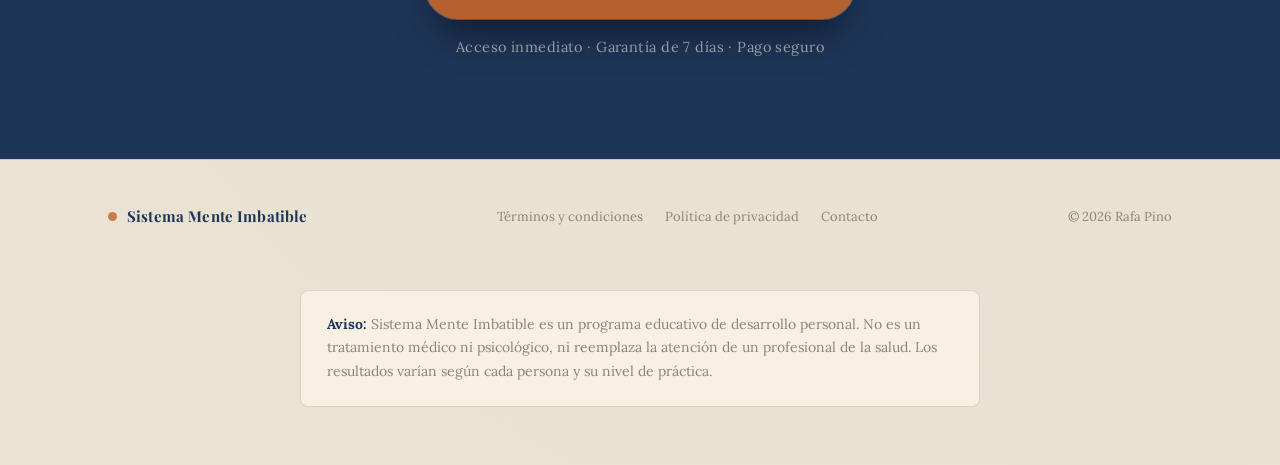
==== commit ac6765f1: "Oferta: nuevos valores de Manual ($10), Reset ($7) y Test ($10); VSL con 'Ingeniero de soporte' en l" ====
--- a/index.html
+++ b/index.html
@@ -407,11 +407,11 @@
         <table class="value-table">
           <tr><td>10 lecciones — La Ciencia del Cambio</td><td>$97</td></tr>
           <tr><td>4 audios de neurohacking (binaural + 8D)</td><td>$67</td></tr>
-          <tr><td>Manual Maestro en PDF</td><td>$27</td></tr>
+          <tr><td>Manual Maestro en PDF</td><td>$10</td></tr>
           <tr><td>Hoja de Ruta de 30 días</td><td>$19</td></tr>
           <tr><td>Bono 2 (estrella) — Libro Silencia la Vocecita · por tiempo limitado</td><td>$29</td></tr>
-          <tr class="bonus"><td>Bono 1 — Reset de 3 Minutos (Reset de Cortisol)</td><td>Incluido</td></tr>
-          <tr class="bonus"><td>Bono 3 — Test de Zonas de Genialidad</td><td>Incluido</td></tr>
+          <tr class="bonus"><td>Bono 1 — Reset de 3 Minutos (Reset de Cortisol)</td><td>$7</td></tr>
+          <tr class="bonus"><td>Bono 3 — Test de Zonas de Genialidad</td><td>$10</td></tr>
           <tr class="total"><td>Valor total</td><td><s>$239</s></td></tr>
         </table>
         <div class="price-block">
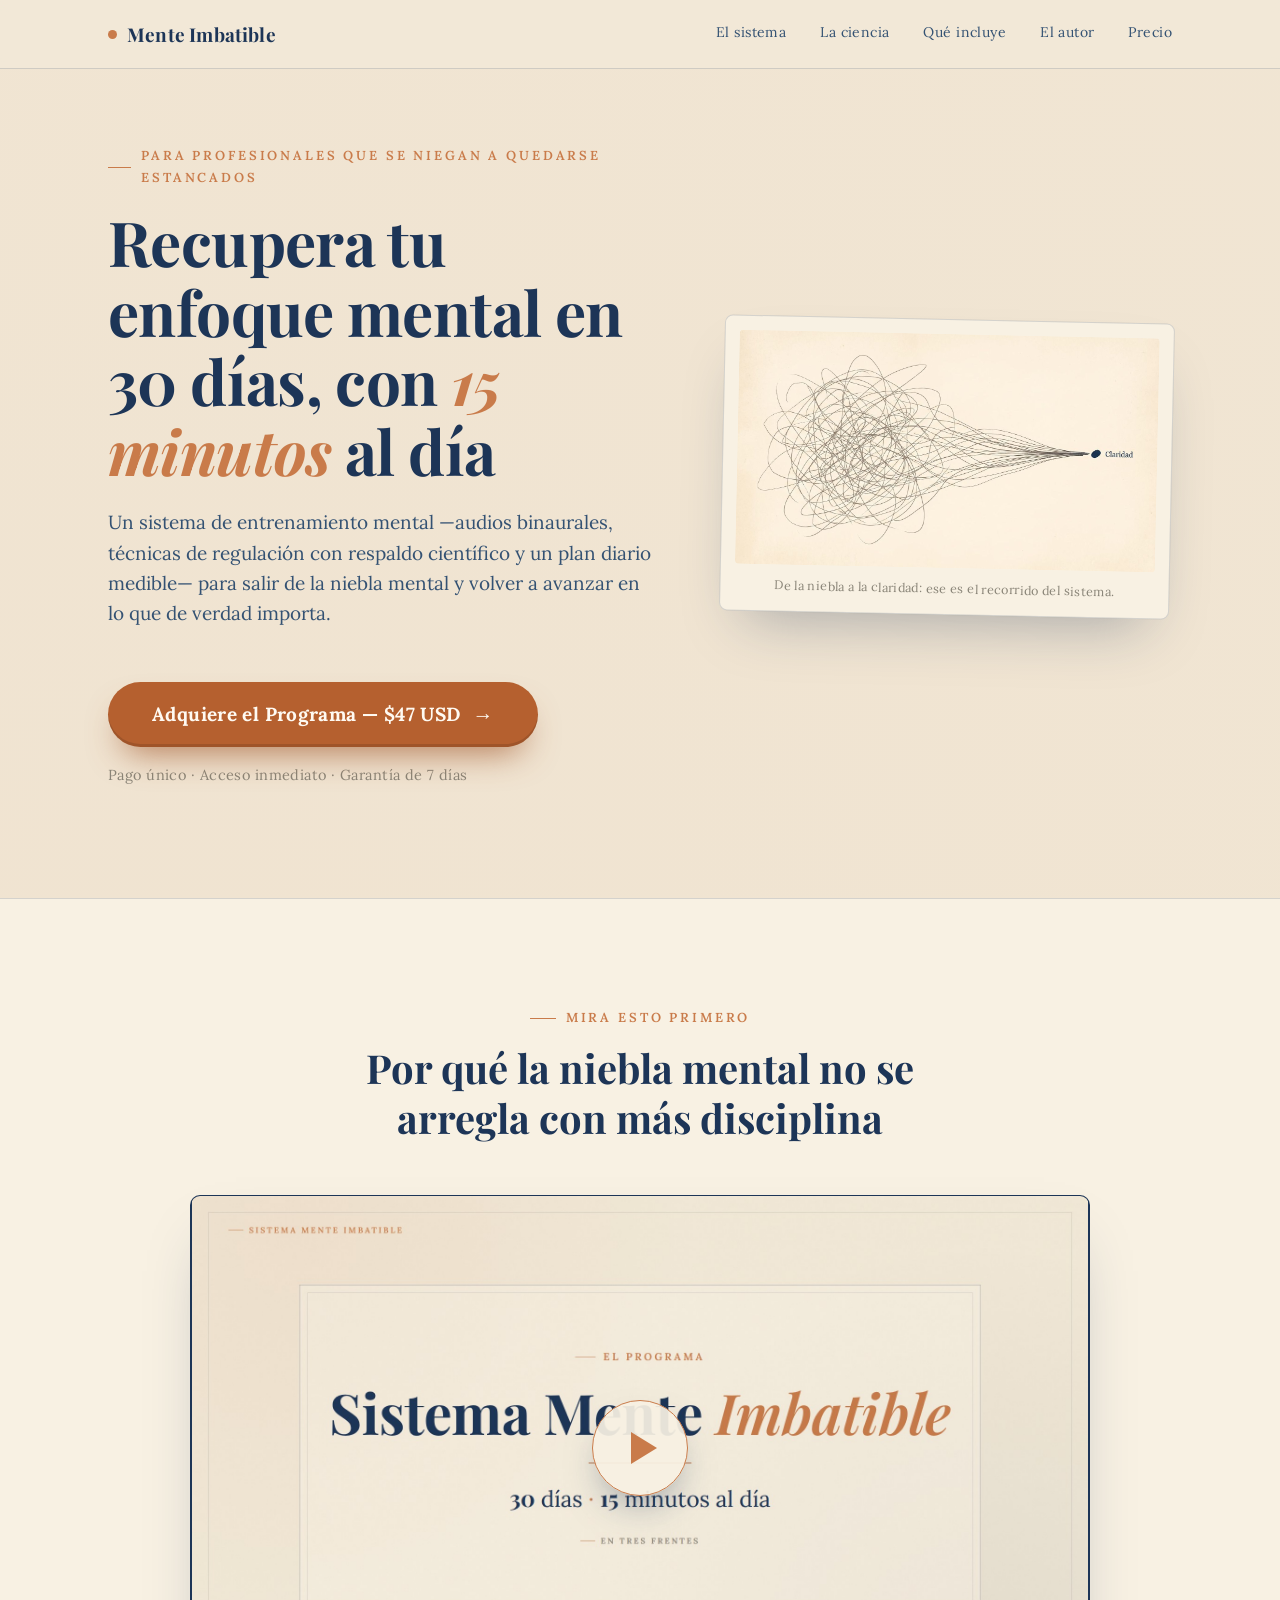
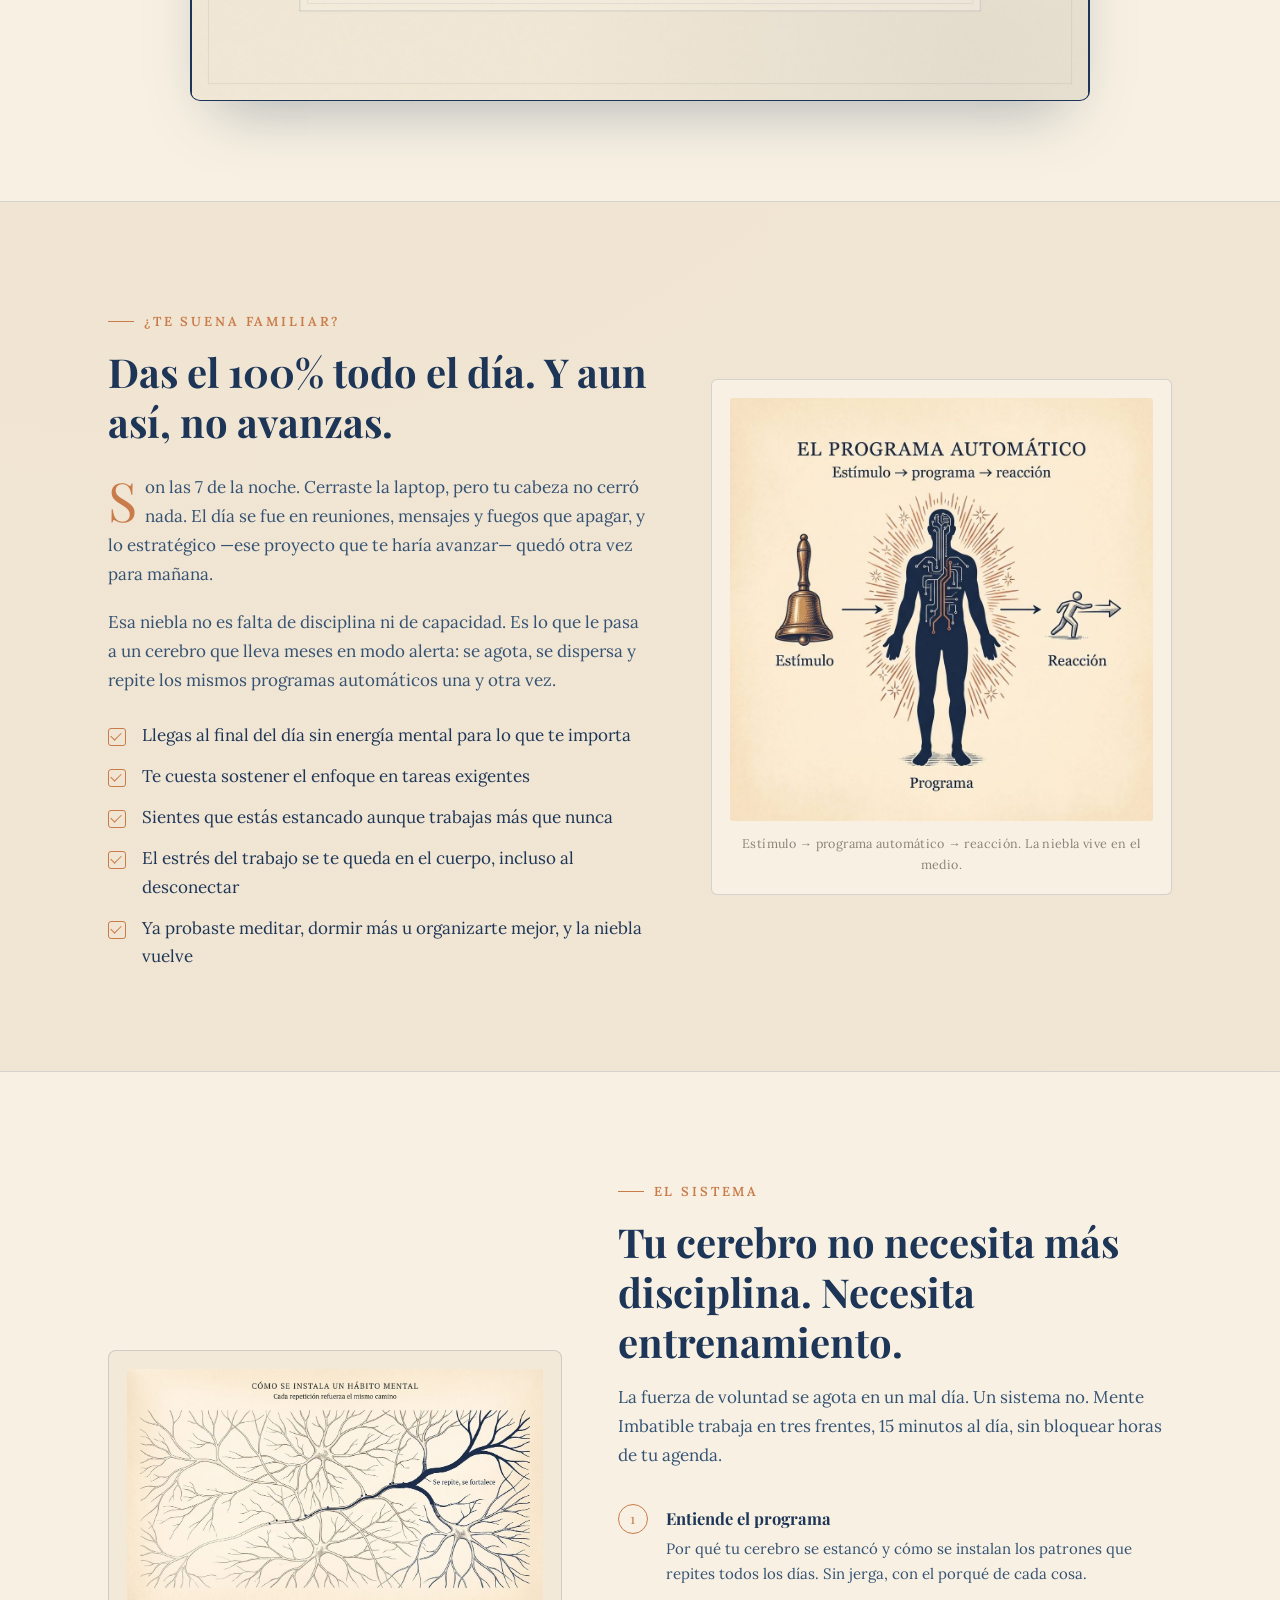
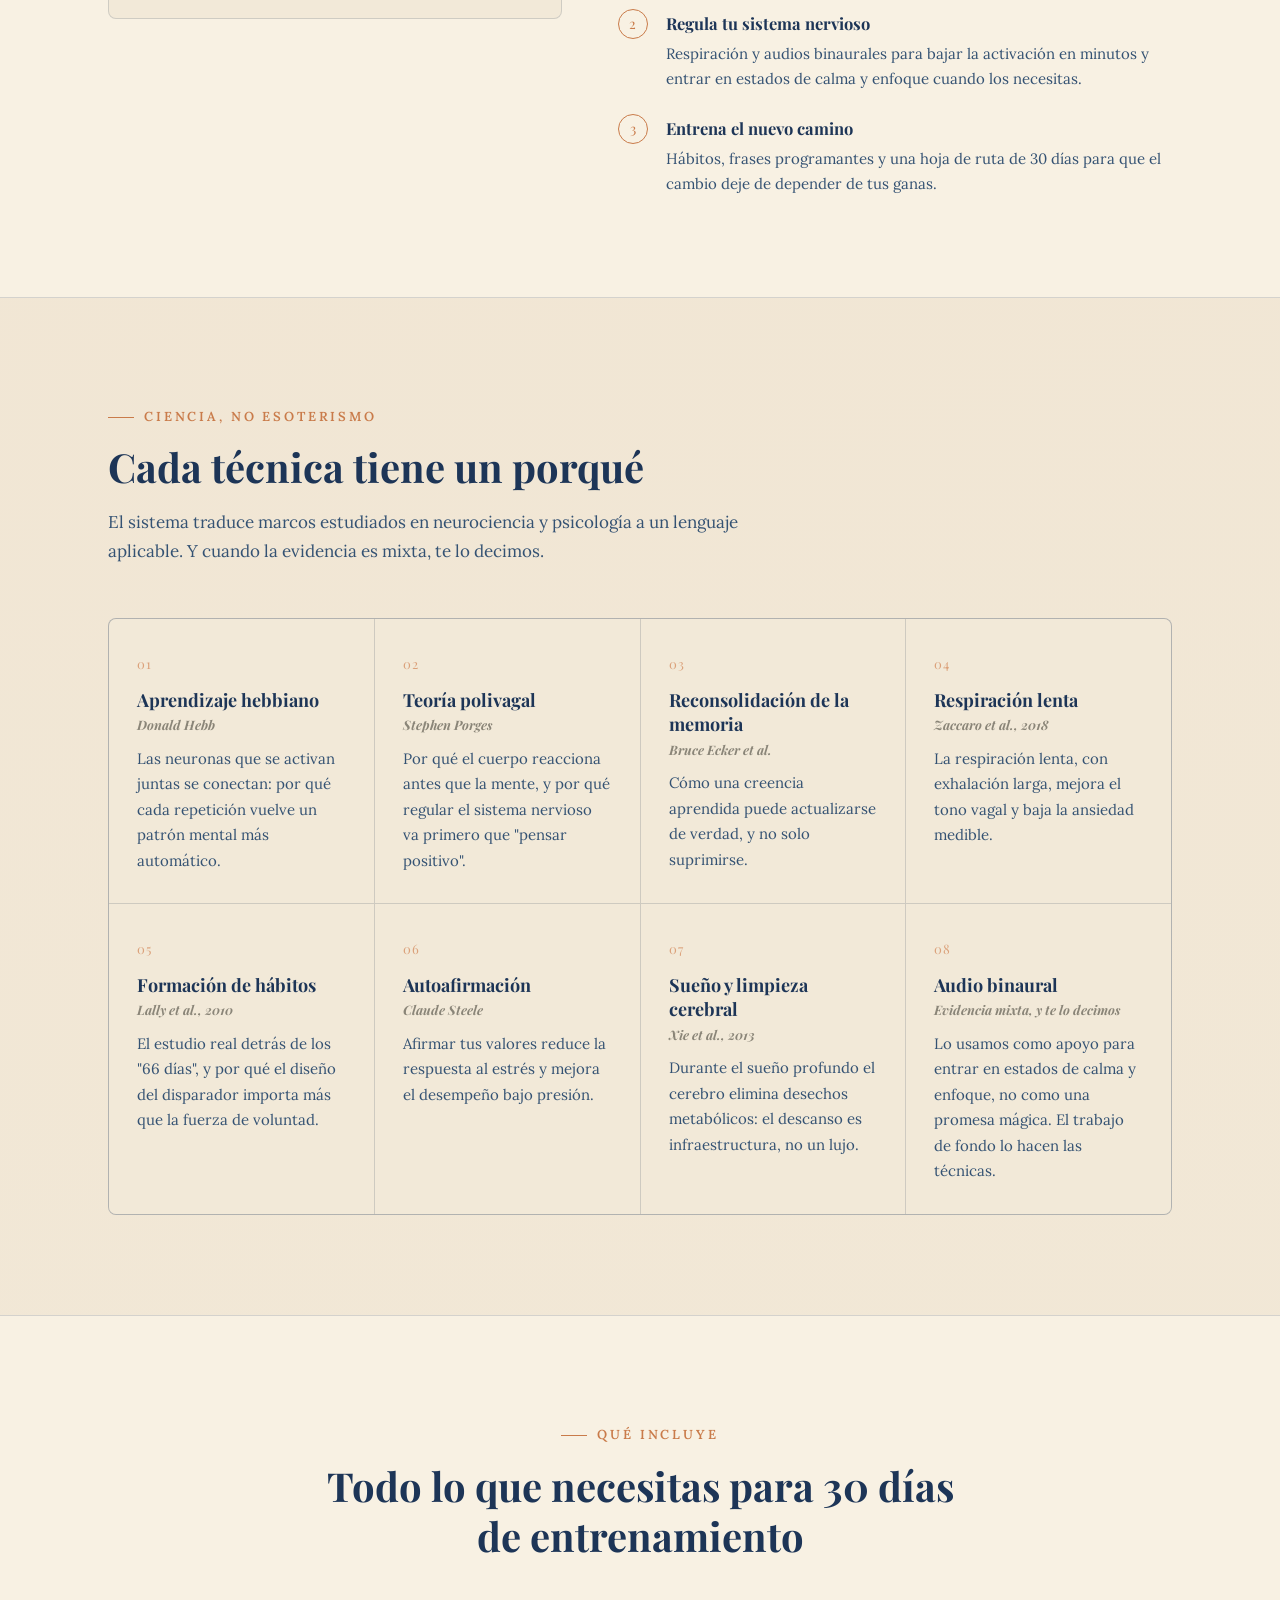
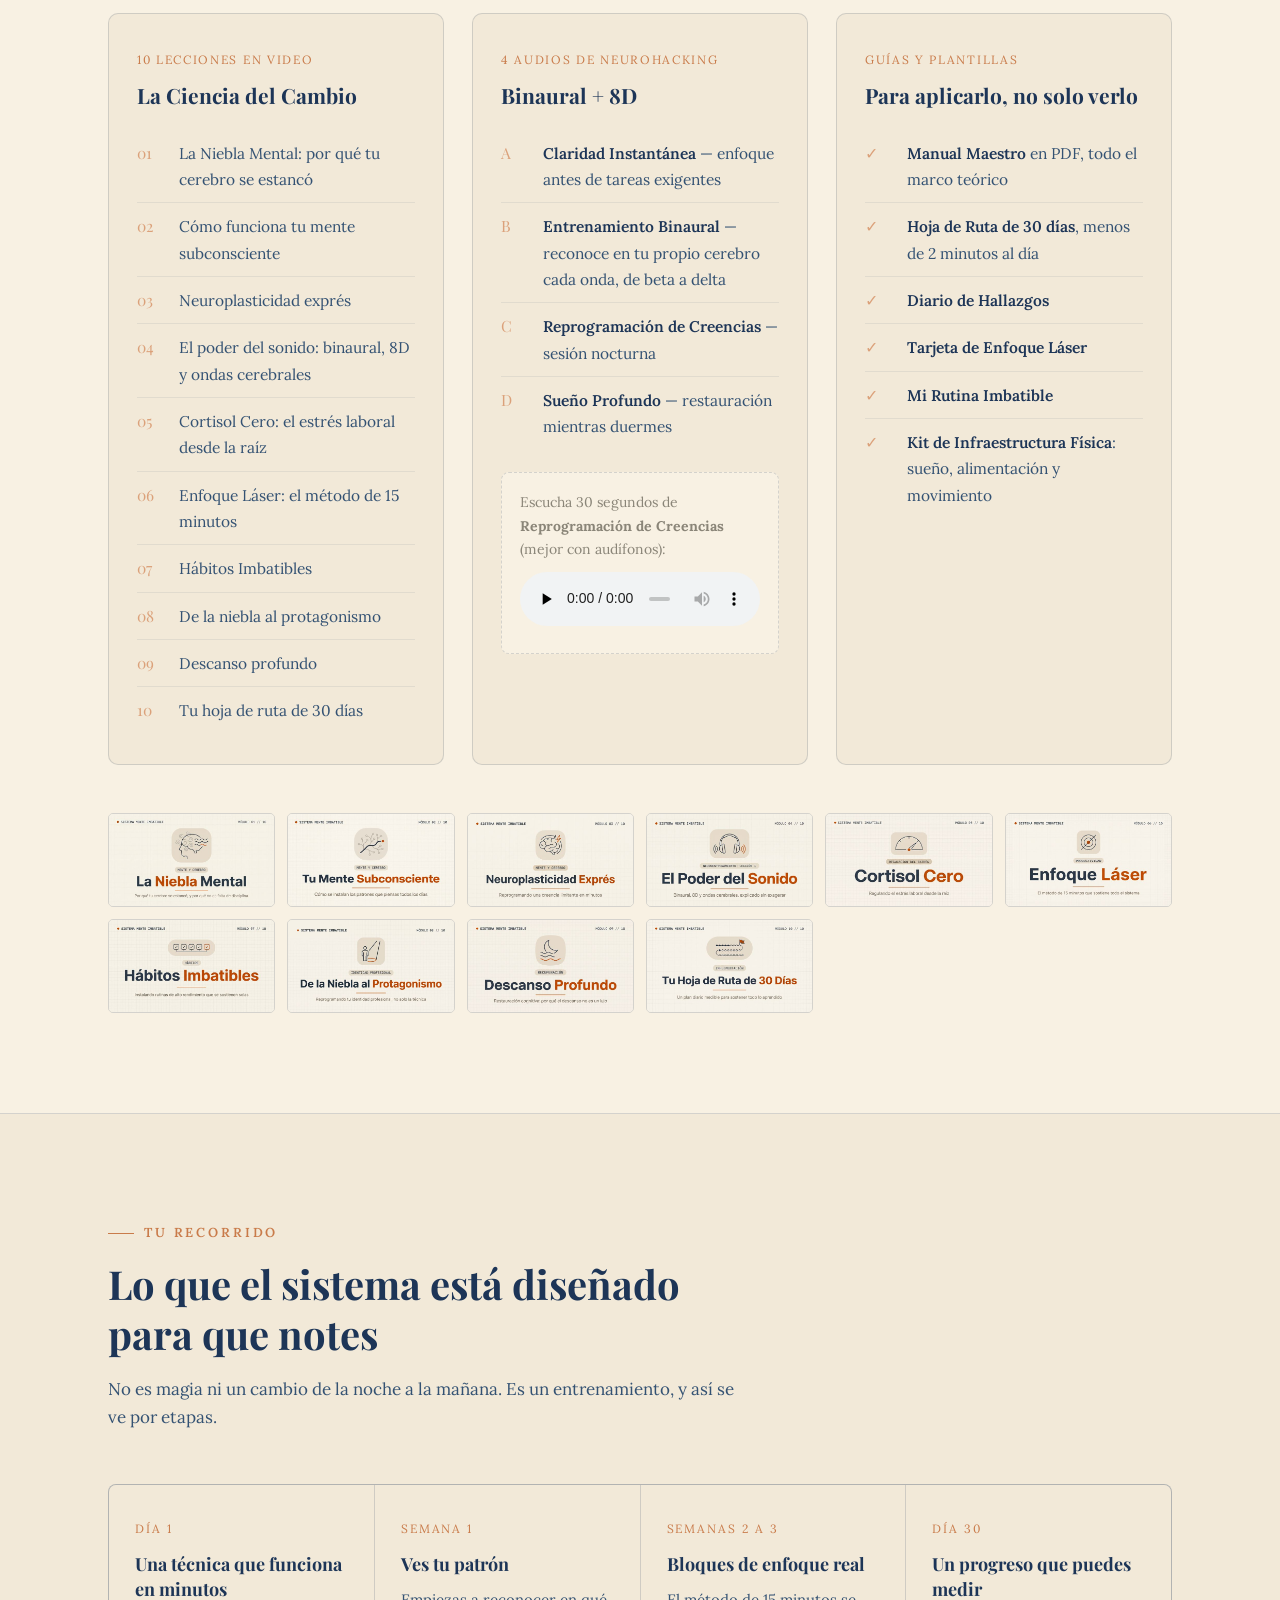
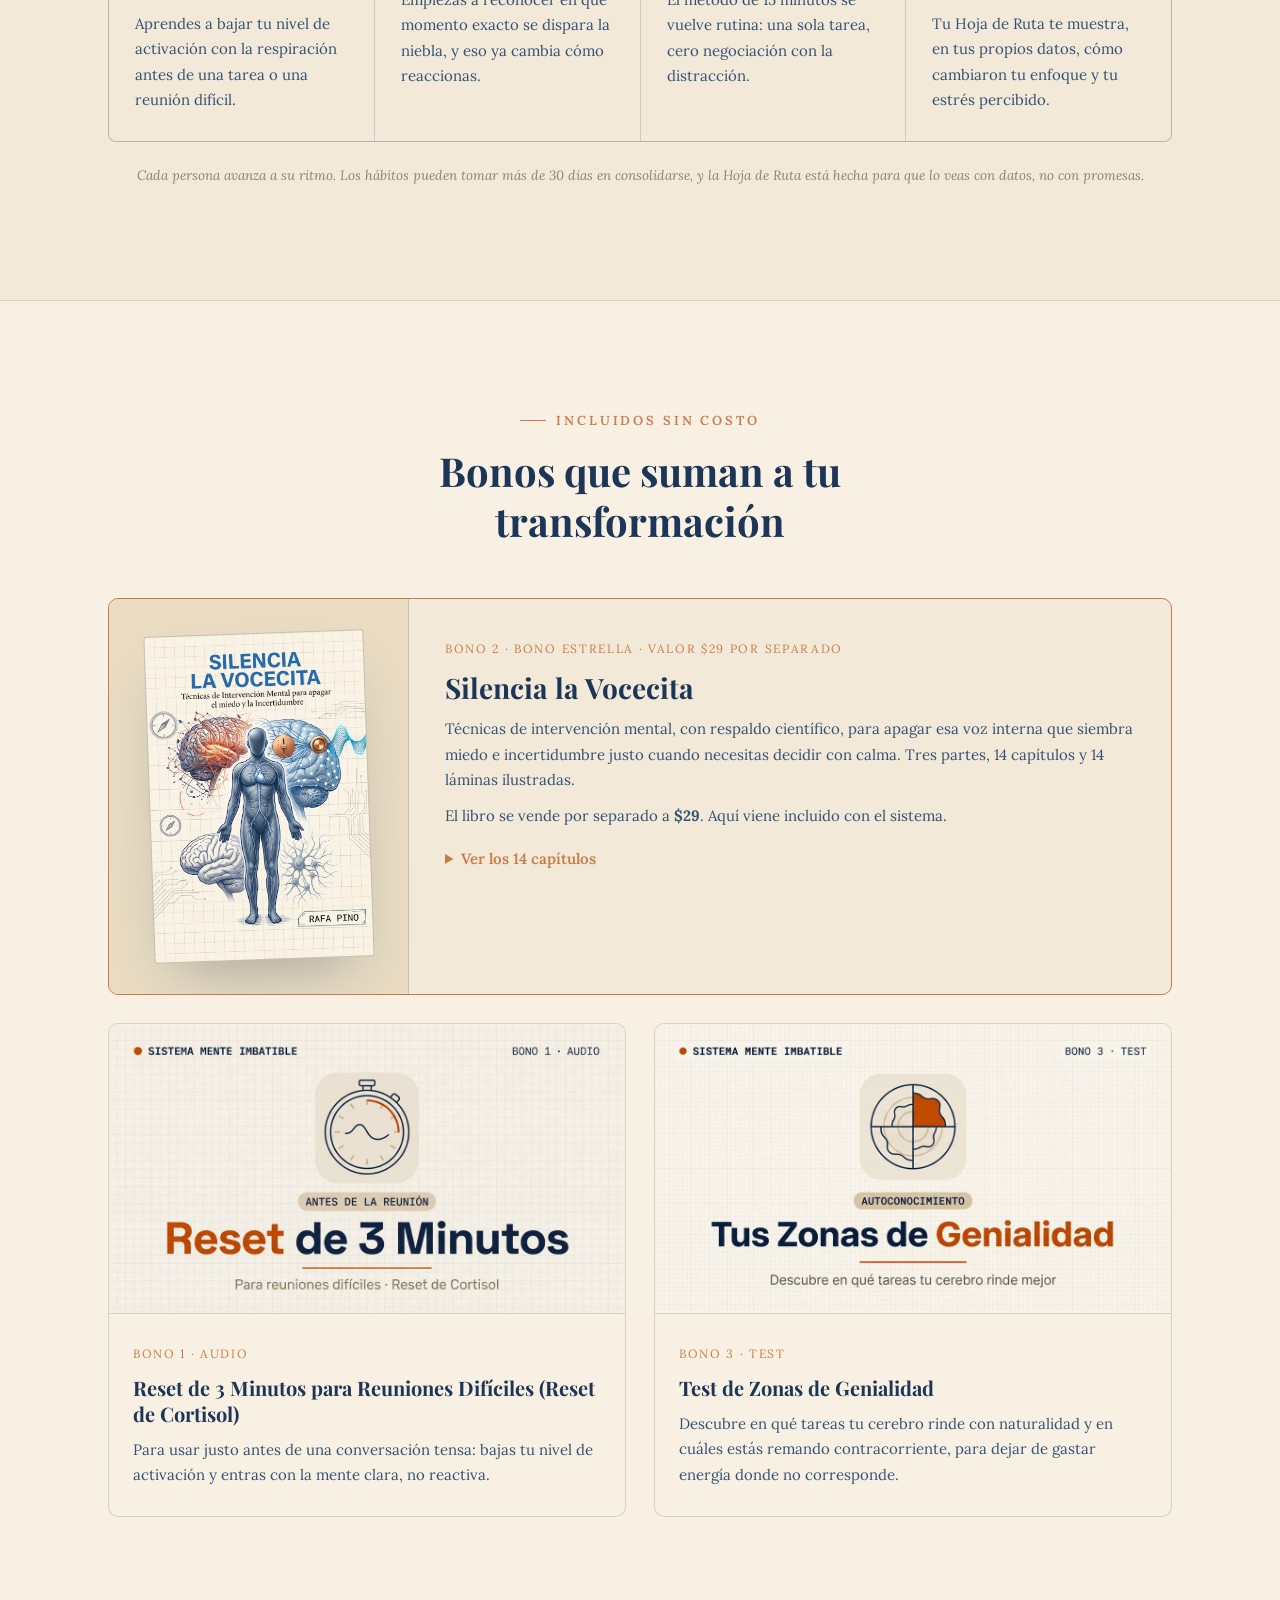
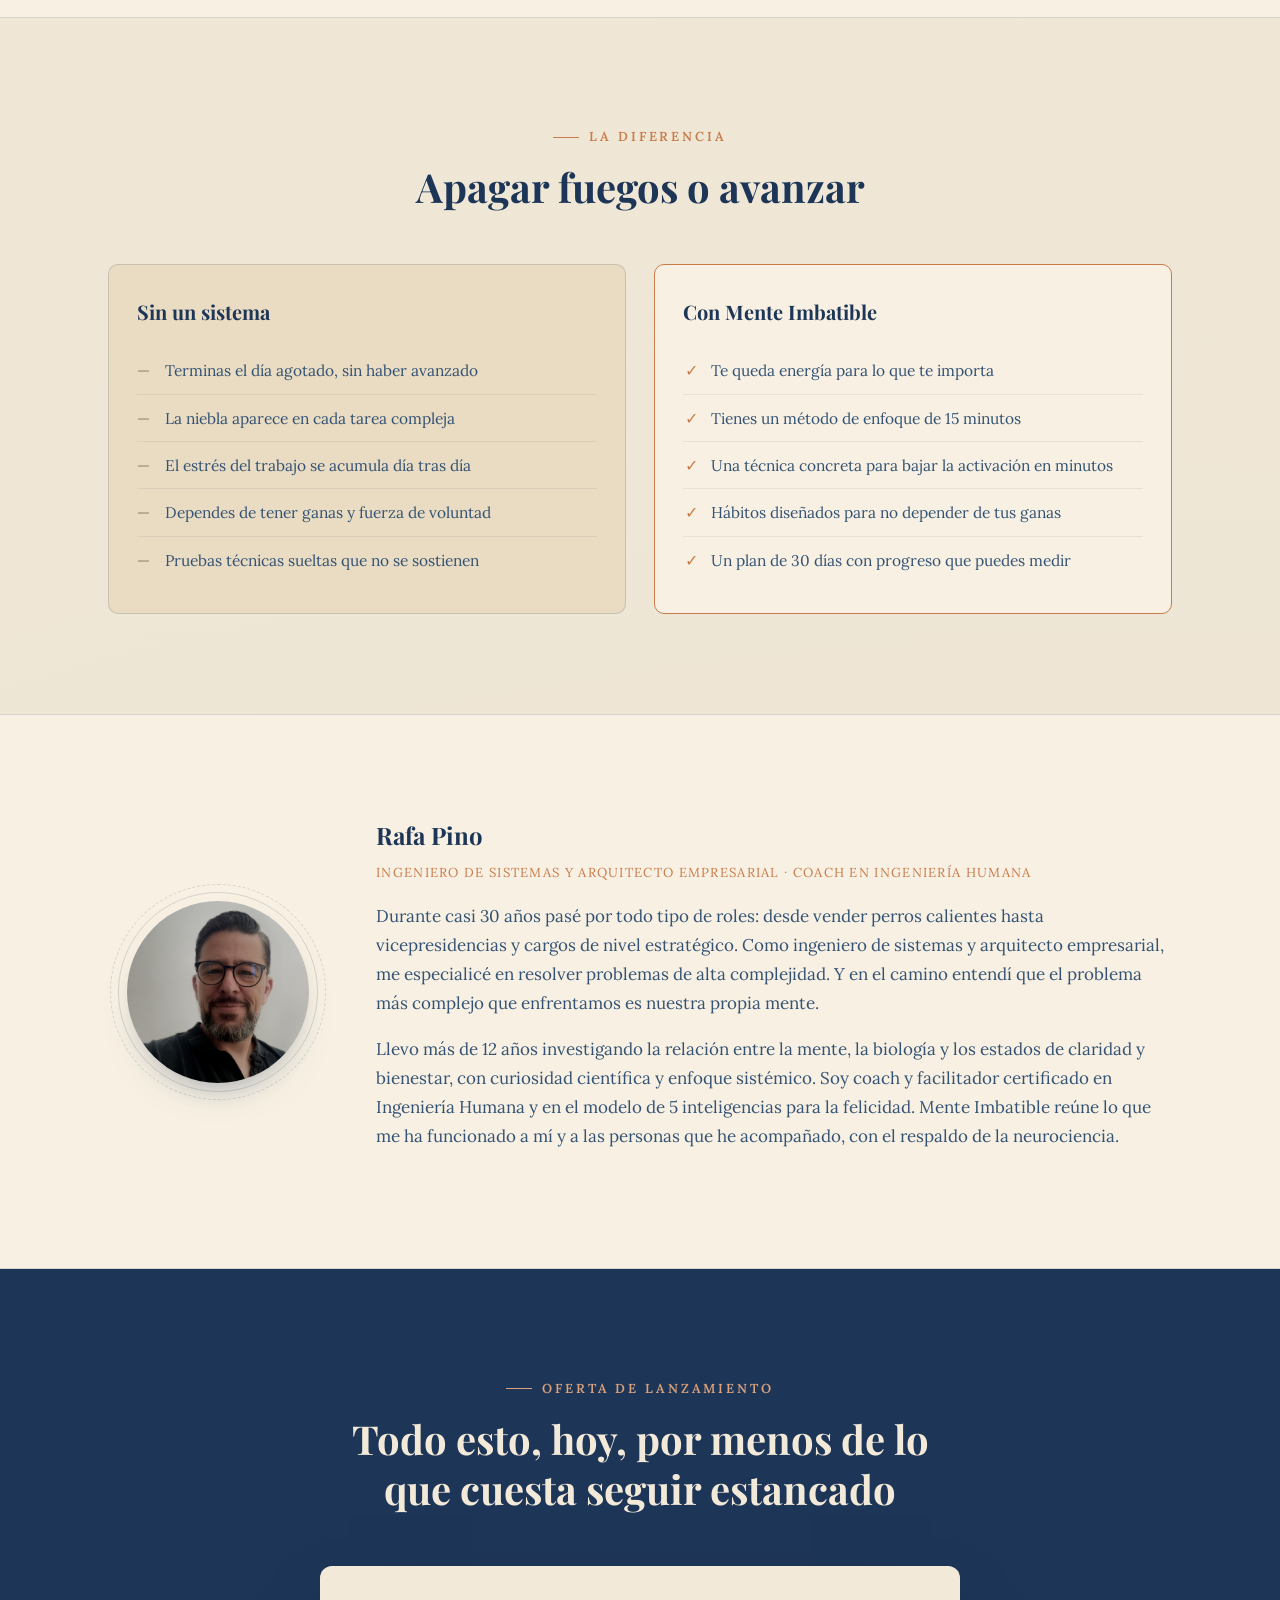
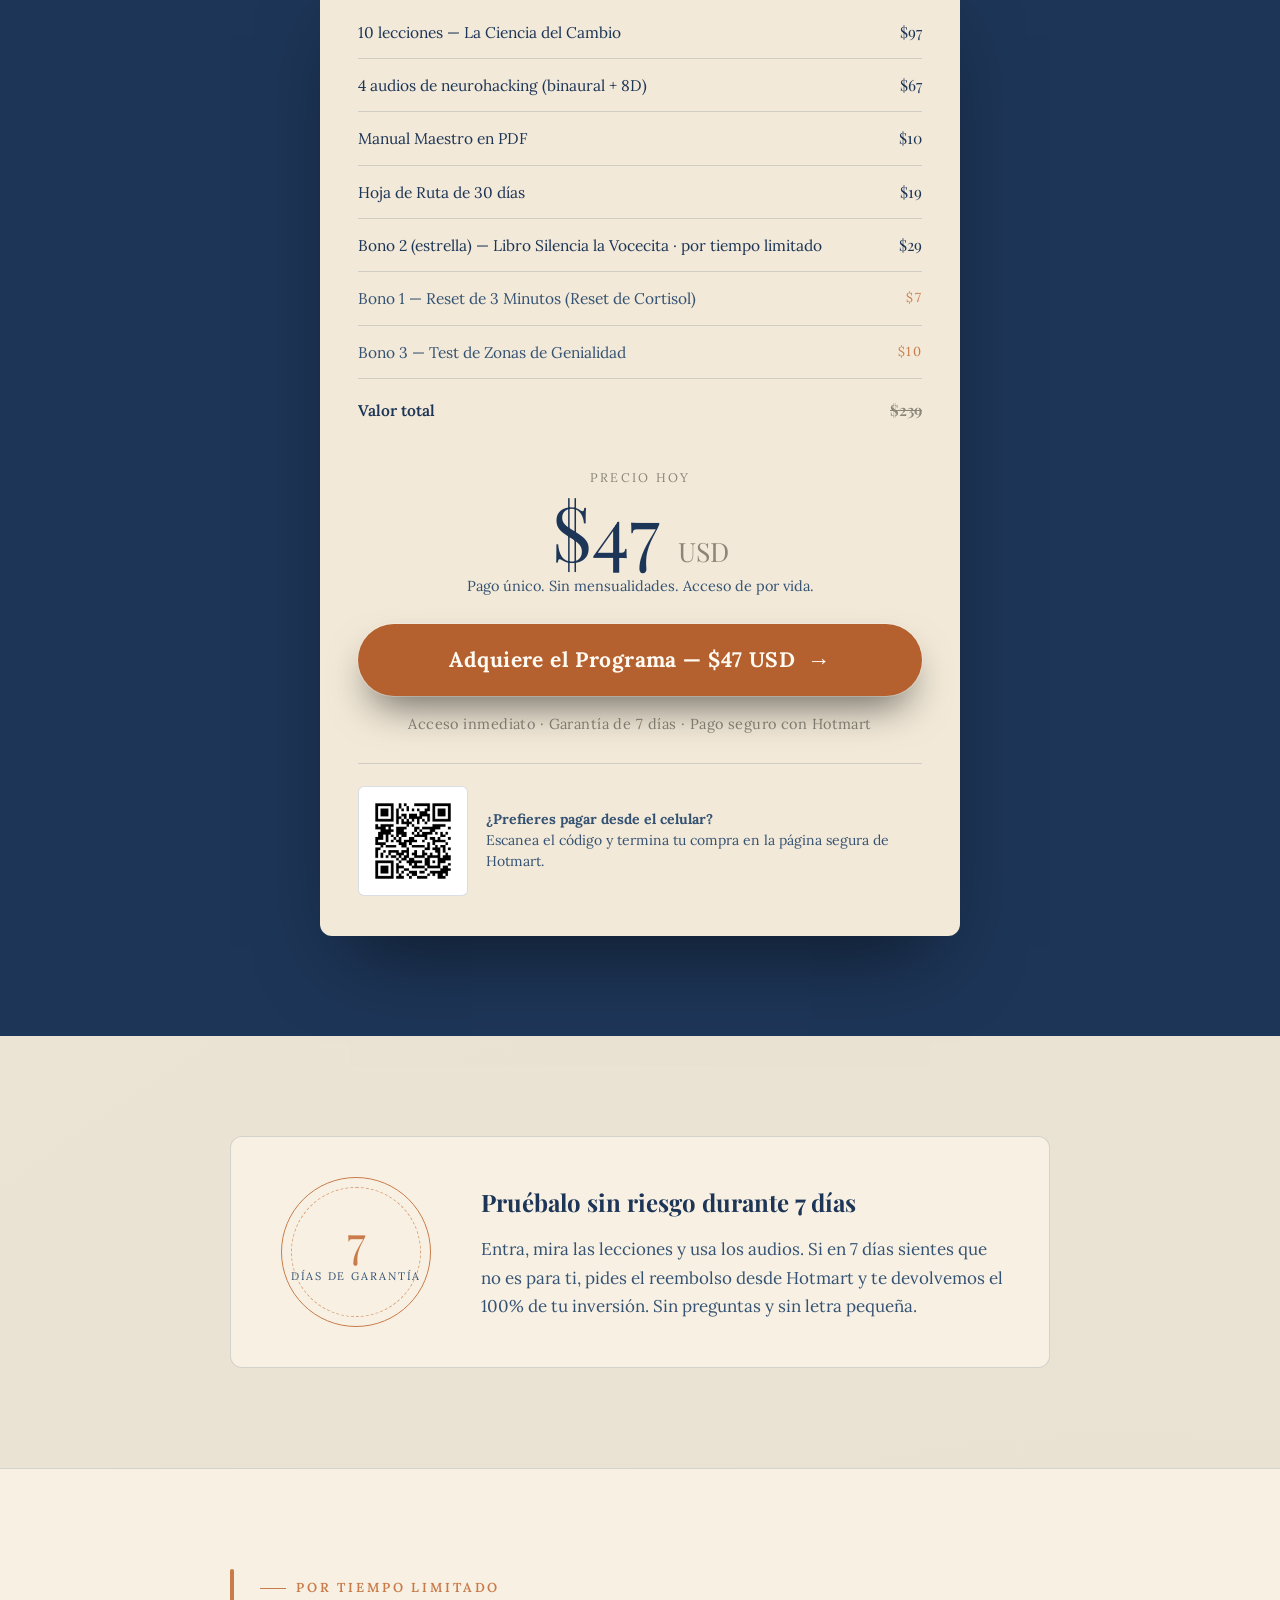
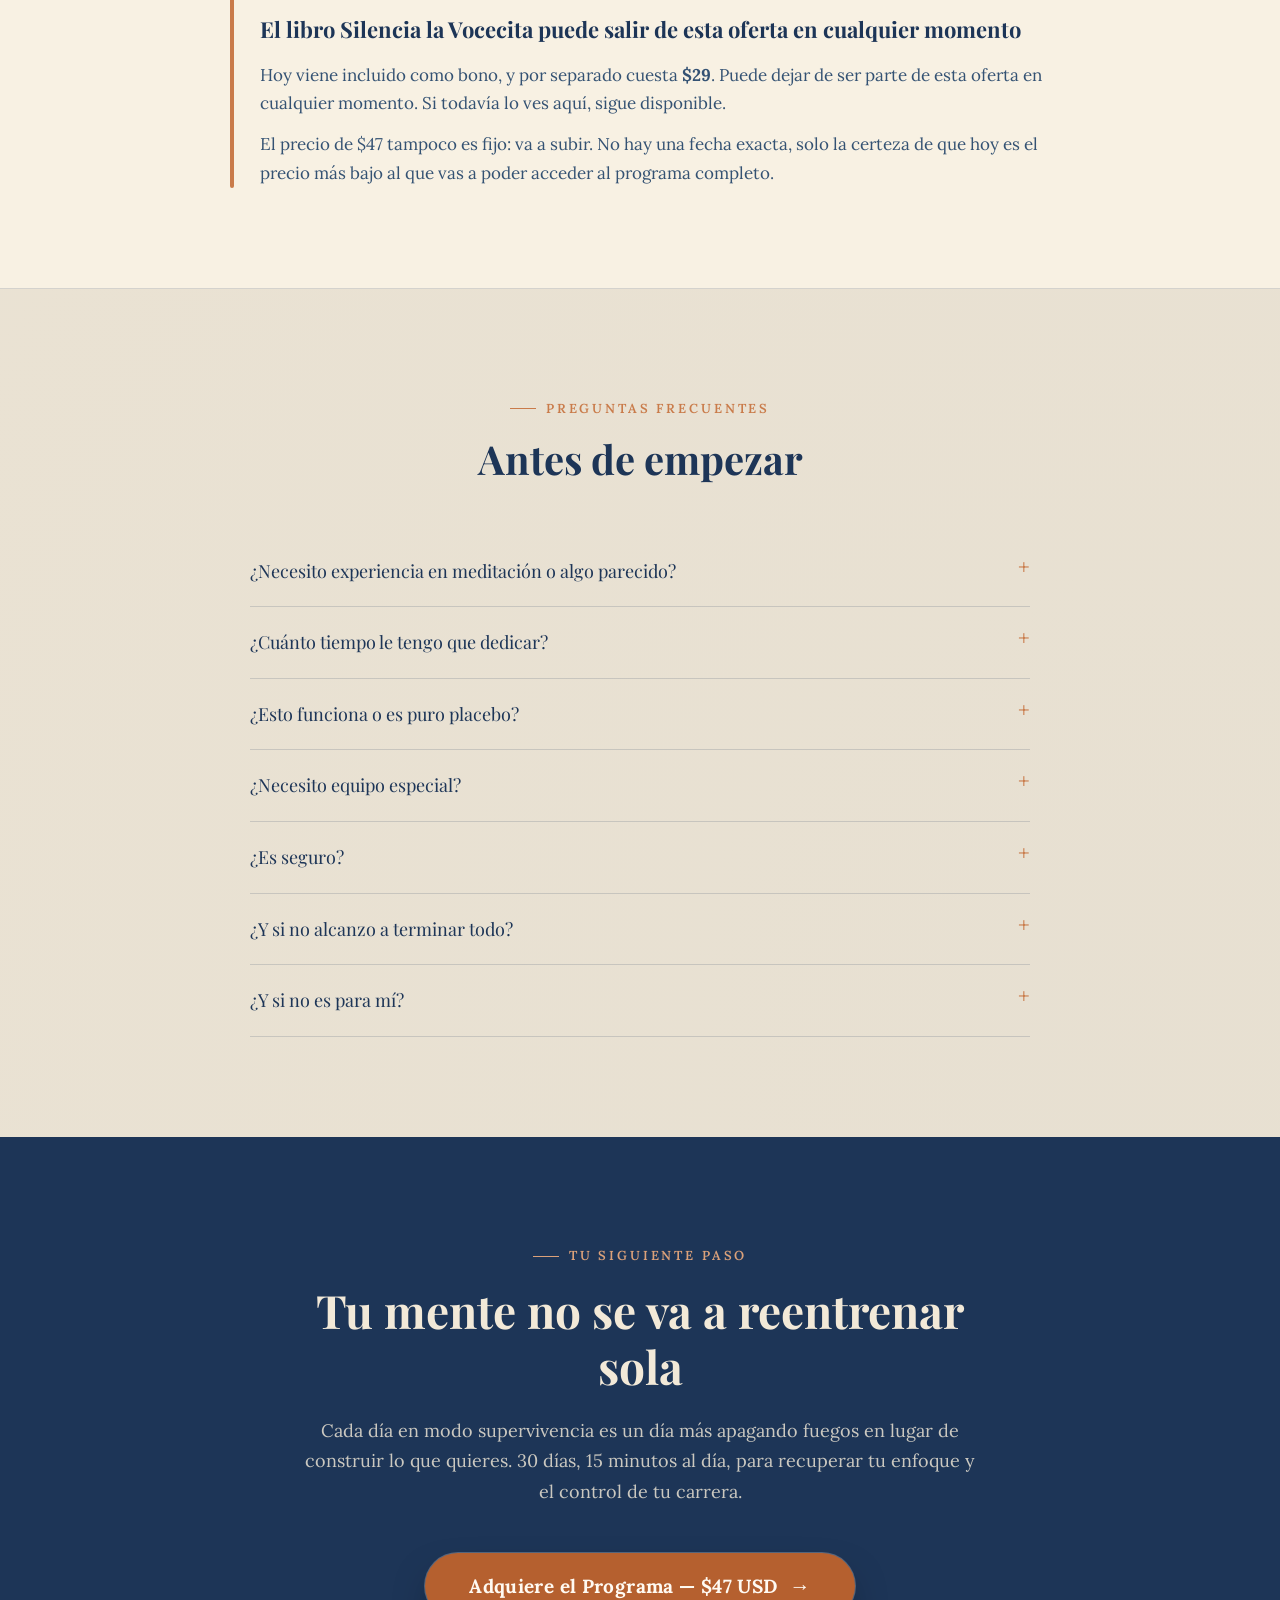
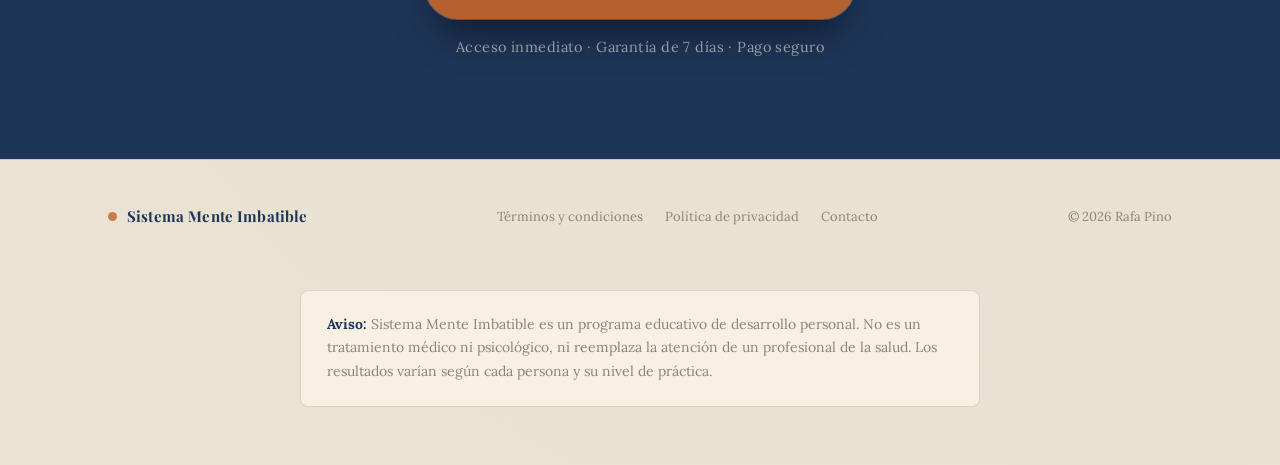
==== commit fcdadbb6: "Foto del autor en alta resolución; bio del sistema con foto y 'ingeniero de sistemas y arquitecto em" ====
--- a/index.html
+++ b/index.html
@@ -10,7 +10,7 @@
 <link rel="preconnect" href="https://fonts.gstatic.com" crossorigin>
 <link href="https://fonts.googleapis.com/css2?family=Playfair+Display:ital,wght@0,600;0,700;1,600&family=Lora:ital,wght@0,400;0,500;0,600;1,400&display=swap" rel="stylesheet">
 
-<link rel="stylesheet" href="css/styles.css?v=2">
+<link rel="stylesheet" href="css/styles.css?v=3">
 </head>
 <body>
 
@@ -385,12 +385,12 @@
   <section class="alt" id="autor">
     <div class="wrap author-block">
       <div class="reveal">
-        <div class="author-emblem"><span class="initials">RP</span></div>
+        <div class="author-photo"><img src="images/rafa.png" alt="Rafa Pino, creador del Sistema Mente Imbatible" width="480" height="640" loading="lazy"></div>
       </div>
       <div class="reveal author-copy">
         <h3>Rafa Pino</h3>
-        <span class="role">Ingeniero de sistemas · Coach en Ingeniería Humana</span>
-        <p>Durante casi 30 años pasé por todo tipo de roles: desde vender perros calientes hasta vicepresidencias y cargos de nivel estratégico. Como ingeniero, me especialicé en resolver problemas de alta complejidad. Y en el camino entendí que el problema más complejo que enfrentamos es nuestra propia mente.</p>
+        <span class="role">Ingeniero de sistemas y arquitecto empresarial · Coach en Ingeniería Humana</span>
+        <p>Durante casi 30 años pasé por todo tipo de roles: desde vender perros calientes hasta vicepresidencias y cargos de nivel estratégico. Como ingeniero de sistemas y arquitecto empresarial, me especialicé en resolver problemas de alta complejidad. Y en el camino entendí que el problema más complejo que enfrentamos es nuestra propia mente.</p>
         <p>Llevo más de 12 años investigando la relación entre la mente, la biología y los estados de claridad y bienestar, con curiosidad científica y enfoque sistémico. Soy coach y facilitador certificado en Ingeniería Humana y en el modelo de 5 inteligencias para la felicidad. Mente Imbatible reúne lo que me ha funcionado a mí y a las personas que he acompañado, con el respaldo de la neurociencia.</p>
       </div>
     </div>
--- a/css/styles.css
+++ b/css/styles.css
@@ -1633,3 +1633,8 @@
   .video-play span { width: 68px; height: 68px; }
   .video-play span::after { border-left-width: 19px; border-top-width: 12px; border-bottom-width: 12px; margin-left: 5px; }
 }
+
+/* ---------- foto del autor ---------- */
+.author-photo { width: 200px; height: 200px; margin: 0 auto; border-radius: 50%; padding: 8px; border: 1px solid var(--line); position: relative; }
+.author-photo::before { content: ""; position: absolute; inset: -9px; border: 1px dashed var(--line); border-radius: 50%; }
+.author-photo img { width: 100%; height: 100%; border-radius: 50%; object-fit: cover; object-position: 50% 30%; display: block; box-shadow: 0 18px 36px -20px rgba(29, 53, 87, 0.55); }
